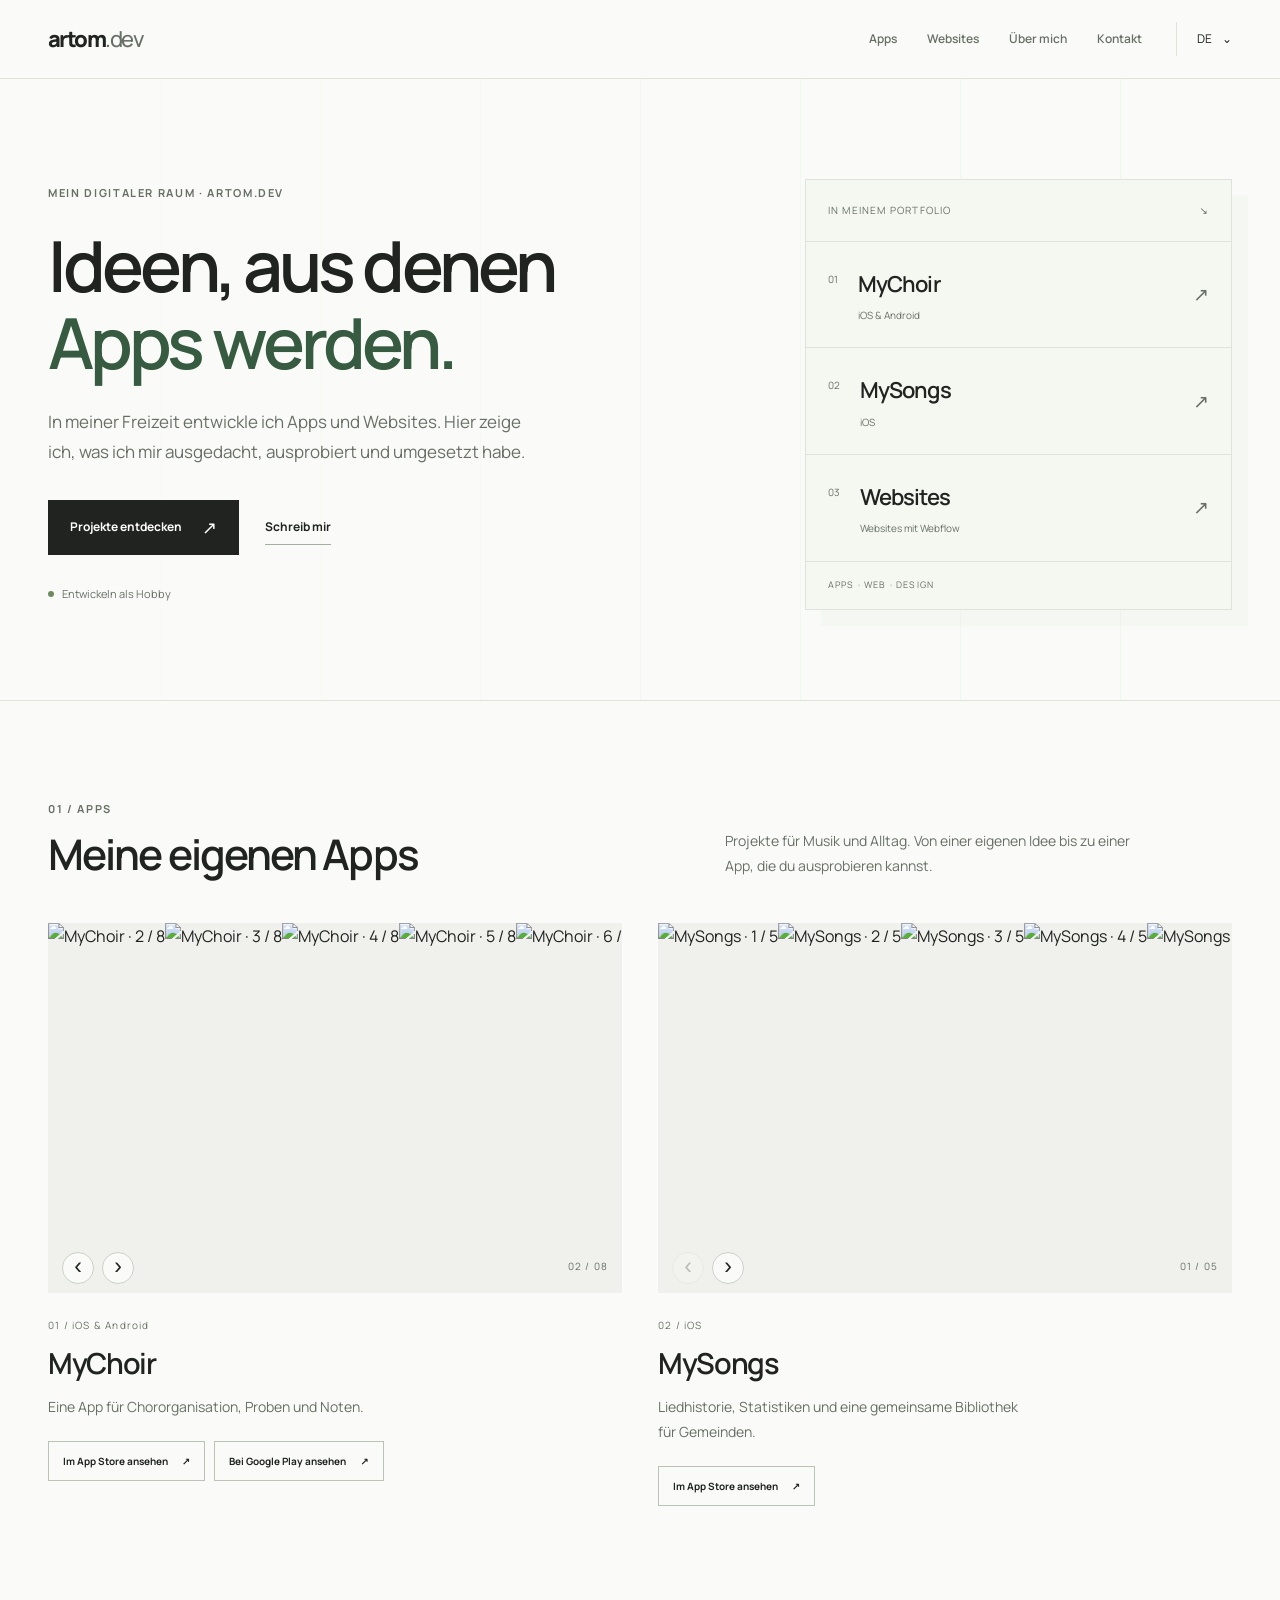
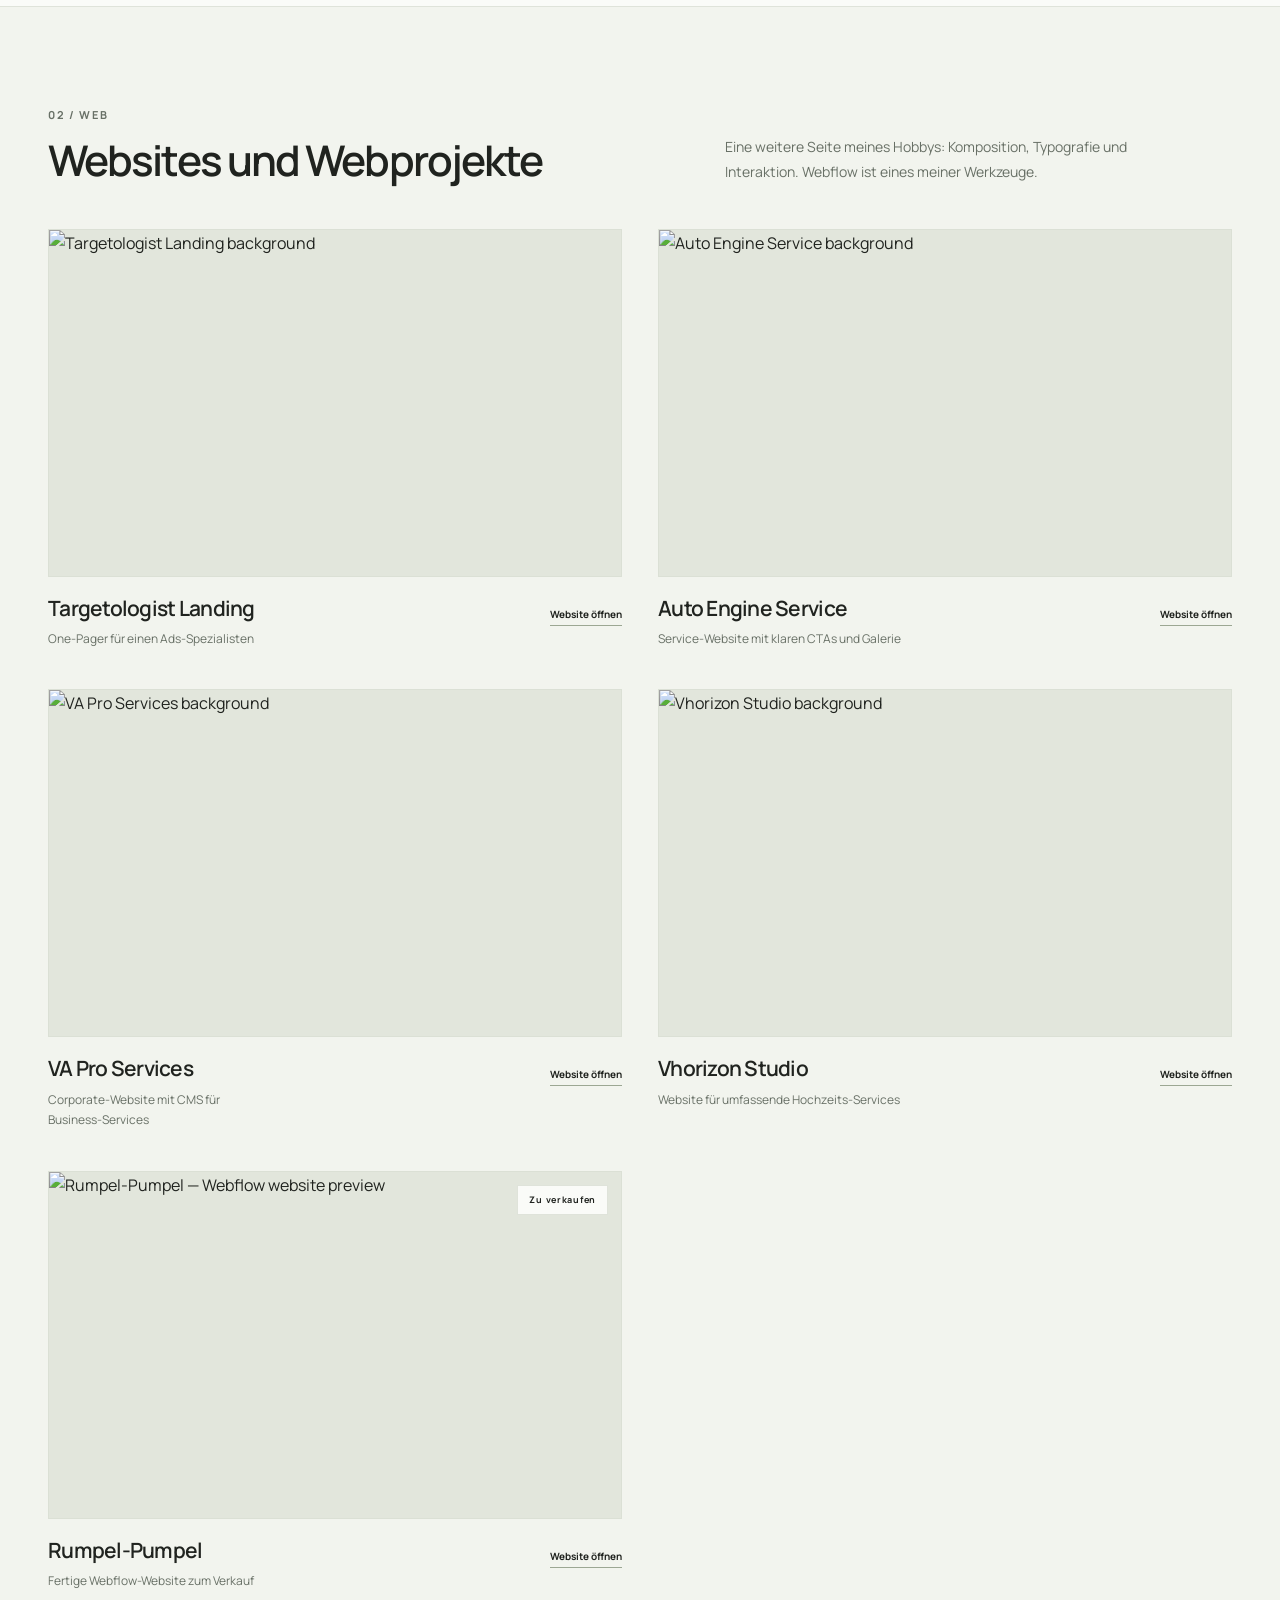
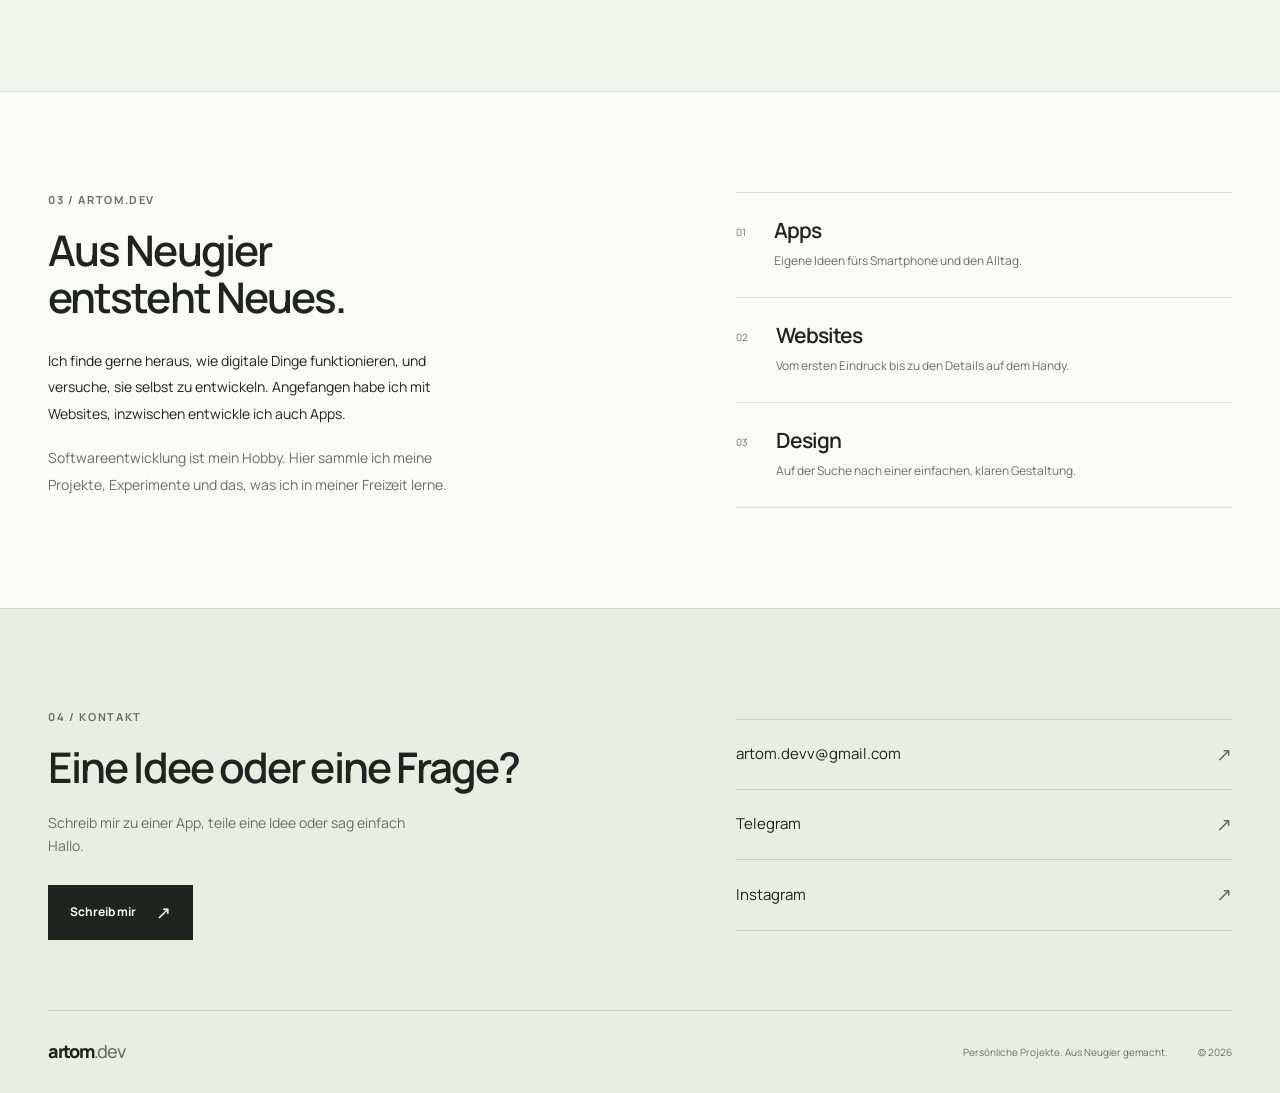
==== de.html @ 9166be3c "Refresh personal portfolio around hobby apps and web projects" ====
<!DOCTYPE html>
<html lang="de">
<head>
<meta charset="UTF-8"><meta name="viewport" content="width=device-width, initial-scale=1">
<title>artom.dev | Apps, Websites und eigene Projekte</title><meta name="description" content="Persönliche Projekte von artom.dev: MyChoir, MySongs und Websites. Softwareentwicklung als Hobby.">
<link rel="preconnect" href="https://fonts.googleapis.com"><link rel="preconnect" href="https://fonts.gstatic.com" crossorigin>
<link href="https://fonts.googleapis.com/css2?family=Manrope:wght@400;500;600;700;800&display=swap" rel="stylesheet">
<link rel="stylesheet" href="assets/css/styles.css?v=20261108-personal">
<link rel="alternate" hreflang="uk" href="./index.html"><link rel="alternate" hreflang="en" href="./en.html"><link rel="alternate" hreflang="de" href="./de.html"><link rel="alternate" hreflang="x-default" href="./en.html">
<link rel="canonical" href="https://artom-sites.github.io/artom.dev/de.html">
</head>
<body>
<a class="skip-link" href="#main">Zum Inhalt</a>
<header class="site-header"><div class="container header-inner">
<a class="brand" href="#hero" aria-label="artom.dev">artom<span>.dev</span></a>
<nav class="main-nav" aria-label="Apps / Websites"><a href="#apps">Apps</a><a href="#cases">Websites</a><a href="#about">Über mich</a><a href="#contacts">Kontakt</a></nav>
<div class="lang-switch"><button id="lang-btn" aria-label="Sprache ändern" aria-expanded="false" aria-controls="languages"><span class="lang-current">DE</span><span aria-hidden="true">⌄</span></button><ul id="languages"><li><a href="index.html" lang="uk">UK</a></li><li><a href="en.html" lang="en">EN</a></li><li><a href="de.html" lang="de">DE</a></li></ul></div>
</div></header>
<main id="main">
<section id="hero" class="hero"><div class="container hero-grid"><div class="hero-copy"><div class="eyebrow">Mein digitaler Raum · artom.dev</div><h1>Ideen, aus denen<br><span>Apps werden.</span></h1><p class="hero-body">In meiner Freizeit entwickle ich Apps und Websites. Hier zeige ich, was ich mir ausgedacht, ausprobiert und umgesetzt habe.</p><div class="hero-ctas"><a class="btn-primary" href="#apps">Projekte entdecken <span aria-hidden="true">↗</span></a><a class="text-link" href="#contacts">Schreib mir</a></div><div class="hobby-note"><span class="status-dot" aria-hidden="true"></span>Entwickeln als Hobby</div></div>
<aside class="project-index"><div class="index-heading"><span>In meinem Portfolio</span><span aria-hidden="true">↘</span></div><a href="#apps"><span class="index-no">01</span><span><strong>MyChoir</strong><small>iOS &amp; Android</small></span><span class="index-arrow" aria-hidden="true">↗</span></a><a href="#apps"><span class="index-no">02</span><span><strong>MySongs</strong><small>iOS</small></span><span class="index-arrow" aria-hidden="true">↗</span></a><a href="#cases"><span class="index-no">03</span><span><strong>Websites</strong><small>Websites mit Webflow</small></span><span class="index-arrow" aria-hidden="true">↗</span></a><div class="index-footer">Apps · Web · Design</div></aside>
</div></section>
<section id="apps" class="section apps-section"><div class="container"><div class="section-heading"><div><div class="eyebrow">01 / APPS</div><h2>Meine eigenen Apps</h2></div><p>Projekte für Musik und Alltag. Von einer eigenen Idee bis zu einer App, die du ausprobieren kannst.</p></div><div class="products-list"><article class="product-feature"><div class="product-feature-copy"><div class="product-number">01 / iOS &amp; Android</div><div class="product-heading"><img class="product-icon" data-app-icon="6759878768" alt="" width="64" height="64" loading="lazy"><h3>MyChoir</h3></div><p>Eine App für Chororganisation, Proben und Noten.</p><div class="product-store-links"><a class="btn-black product-store-link" href="https://apps.apple.com/us/app/mychoir/id6759878768" target="_blank" rel="noopener noreferrer">Im App Store ansehen <span aria-hidden="true">↗</span></a><a class="btn-black product-store-link" href="https://play.google.com/store/apps/details?id=com.mychoir.app" target="_blank" rel="noopener noreferrer">Bei Google Play ansehen <span aria-hidden="true">↗</span></a></div></div><div class="product-visual product-carousel" data-carousel="mychoir" aria-label="Screenshots MyChoir">
      <div class="product-carousel-track" tabindex="0" role="region" aria-roledescription="carousel"><img class="product-carousel-image" src="img/apps/mychoir-01.webp" alt="MyChoir · 1 / 8" loading="eager" decoding="async"><img class="product-carousel-image" src="img/apps/mychoir-02.webp" alt="MyChoir · 2 / 8" loading="eager" decoding="async"><img class="product-carousel-image" src="img/apps/mychoir-03.webp" alt="MyChoir · 3 / 8" loading="lazy" decoding="async"><img class="product-carousel-image" src="img/apps/mychoir-04.webp" alt="MyChoir · 4 / 8" loading="lazy" decoding="async"><img class="product-carousel-image" src="img/apps/mychoir-05.webp" alt="MyChoir · 5 / 8" loading="lazy" decoding="async"><img class="product-carousel-image" src="img/apps/mychoir-06.webp" alt="MyChoir · 6 / 8" loading="lazy" decoding="async"><img class="product-carousel-image" src="img/apps/mychoir-07.webp" alt="MyChoir · 7 / 8" loading="lazy" decoding="async"><img class="product-carousel-image" src="img/apps/mychoir-08.webp" alt="MyChoir · 8 / 8" loading="lazy" decoding="async"></div>
      <button class="product-carousel-arrow product-carousel-prev" type="button" aria-label="Vorheriger Screenshot" disabled>‹</button>
      <button class="product-carousel-arrow product-carousel-next" type="button" aria-label="Nächster Screenshot">›</button>
      <span class="product-carousel-progress" aria-live="polite">01 / 08</span>
    </div></article>
<article class="product-feature"><div class="product-feature-copy"><div class="product-number">02 / iOS</div><div class="product-heading"><img class="product-icon" data-app-icon="6814960554" alt="" width="64" height="64" loading="lazy"><h3>MySongs</h3></div><p>Liedhistorie, Statistiken und eine gemeinsame Bibliothek für Gemeinden.</p><a class="btn-black product-store-link" href="https://apps.apple.com/us/app/mysongs/id6814960554" target="_blank" rel="noopener noreferrer">Im App Store ansehen <span aria-hidden="true">↗</span></a></div><div class="product-visual product-carousel" data-carousel="mysongs" aria-label="Screenshots MySongs">
      <div class="product-carousel-track" tabindex="0" role="region" aria-roledescription="carousel"><img class="product-carousel-image" src="img/apps/mysongs-01.webp" alt="MySongs · 1 / 5" loading="eager" decoding="async"><img class="product-carousel-image" src="img/apps/mysongs-02.webp" alt="MySongs · 2 / 5" loading="eager" decoding="async"><img class="product-carousel-image" src="img/apps/mysongs-03.webp" alt="MySongs · 3 / 5" loading="lazy" decoding="async"><img class="product-carousel-image" src="img/apps/mysongs-04.webp" alt="MySongs · 4 / 5" loading="lazy" decoding="async"><img class="product-carousel-image" src="img/apps/mysongs-05.webp" alt="MySongs · 5 / 5" loading="lazy" decoding="async"></div>
      <button class="product-carousel-arrow product-carousel-prev" type="button" aria-label="Vorheriger Screenshot" disabled>‹</button>
      <button class="product-carousel-arrow product-carousel-next" type="button" aria-label="Nächster Screenshot">›</button>
      <span class="product-carousel-progress" aria-live="polite">01 / 05</span>
    </div></article></div></div></section>
<section id="cases" class="section">
        <div class="container">
          <div class="section-heading"><div><div class="eyebrow">02 / WEB</div><h2>Websites und Webprojekte</h2></div><p>Eine weitere Seite meines Hobbys: Komposition, Typografie und Interaktion. Webflow ist eines meiner Werkzeuge.</p></div>
          <div class="cases-grid">
            <!-- Case 1 -->
            <article class="case">
              <div class="bg"><img src="img/targetolog.png" alt="Targetologist Landing background"/></div>
              <div class="content">
                <div>
                  <h3 class="font-title type-h3">Targetologist Landing</h3>
                  <p class="type-body">One‑Pager für einen Ads‑Spezialisten</p>
                </div>
                <div class="actions">
                  <a class="btn-black" href="https://artom-targetolog-site.webflow.io/" target="_blank" rel="noopener noreferrer">Website öffnen</a>
                  <svg class="arrow-thin" viewBox="0 0 48 20" aria-hidden="true"><path d="M2 10 H42"/><path d="M42 10 L36 4 M42 10 L36 16"/></svg>
                </div>
              </div>
            </article>
            <!-- Case 2 -->
            <article class="case">
              <div class="bg"><img src="img/avto-servis.png" alt="Auto Engine Service background"/></div>
              <div class="content">
                <div>
                  <h3 class="font-title type-h3">Auto Engine Service</h3>
                  <p class="type-body">Service‑Website mit klaren CTAs und Galerie</p>
                </div>
                <div class="actions">
                  <a class="btn-black" href="https://avto-engine-servise.webflow.io/" target="_blank" rel="noopener noreferrer">Website öffnen</a>
                  <svg class="arrow-thin" viewBox="0 0 48 20" aria-hidden="true"><path d="M2 10 H42"/><path d="M42 10 L36 4 M42 10 L36 16"/></svg>
                </div>
              </div>
            </article>
            <!-- Case 3 -->
            <article class="case">
              <div class="bg"><img src="img/va-pro-services.png" alt="VA Pro Services background"/></div>
              <div class="content">
                <div>
                  <h3 class="font-title type-h3">VA Pro Services</h3>
                  <p class="type-body">Corporate‑Website mit CMS für Business‑Services</p>
                </div>
                <div class="actions">
                  <a class="btn-black" href="https://www.va-proservices.com/" target="_blank" rel="noopener noreferrer">Website öffnen</a>
                  <svg class="arrow-thin" viewBox="0 0 48 20" aria-hidden="true"><path d="M2 10 H42"/><path d="M42 10 L36 4 M42 10 L36 16"/></svg>
                </div>
              </div>
            </article>
            <!-- Case 4 -->
            <article class="case">
              <div class="bg"><img src="img/wedding.png" alt="Vhorizon Studio background"/></div>
              <div class="content">
                <div>
                  <h3 class="font-title type-h3">Vhorizon Studio</h3>
                  <p class="type-body">Website für umfassende Hochzeits‑Services</p>
                </div>
                <div class="actions">
                  <a class="btn-black" href="http://vhorizonstudio.com" target="_blank" rel="noopener noreferrer">Website öffnen</a>
                  <svg class="arrow-thin" viewBox="0 0 48 20" aria-hidden="true"><path d="M2 10 H42"/><path d="M42 10 L36 4 M42 10 L36 16"/></svg>
                </div>
              </div>
            </article>
            <!-- Rumpel-Pumpel: Webflow project available for purchase -->
            <article class="case case--for-sale">
              <div class="bg"><img src="img/rumpel-pumpel.webp" alt="Rumpel-Pumpel — Webflow website preview" loading="lazy" decoding="async"/></div>
              <span class="case-sale-badge">Zu verkaufen</span>
              <div class="content">
                <div>
                  <h3 class="font-title type-h3">Rumpel-Pumpel</h3>
                  <p class="type-body">Fertige Webflow-Website zum Verkauf</p>
                </div>
                <div class="actions">
                  <a class="btn-black" href="https://rumpelpumpel.webflow.io/" target="_blank" rel="noopener noreferrer">Website öffnen</a>
                  <svg class="arrow-thin" viewBox="0 0 48 20" aria-hidden="true"><path d="M2 10 H42"/><path d="M42 10 L36 4 M42 10 L36 16"/></svg>
                </div>
              </div>
            </article>
          </div>
        </div>
      </section>
<section id="about" class="section about-section"><div class="container about-grid"><div><div class="eyebrow">03 / ARTOM.DEV</div><h2>Aus Neugier entsteht Neues.</h2><p class="about-intro">Ich finde gerne heraus, wie digitale Dinge funktionieren, und versuche, sie selbst zu entwickeln. Angefangen habe ich mit Websites, inzwischen entwickle ich auch Apps.</p><p>Softwareentwicklung ist mein Hobby. Hier sammle ich meine Projekte, Experimente und das, was ich in meiner Freizeit lerne.</p></div><div class="interests"><div class="interest"><span class="interest-number">01</span><div><h3>Apps</h3><p>Eigene Ideen fürs Smartphone und den Alltag.</p></div></div><div class="interest"><span class="interest-number">02</span><div><h3>Websites</h3><p>Vom ersten Eindruck bis zu den Details auf dem Handy.</p></div></div><div class="interest"><span class="interest-number">03</span><div><h3>Design</h3><p>Auf der Suche nach einer einfachen, klaren Gestaltung.</p></div></div></div></div></section>
<section id="contacts" class="section"><div class="container"><div class="contact-grid"><div><div class="eyebrow">04 / KONTAKT</div><h2>Eine Idee oder eine Frage?</h2><p>Schreib mir zu einer App, teile eine Idee oder sag einfach Hallo.</p><a class="btn-primary" href="https://t.me/artom_dev" target="_blank" rel="noopener noreferrer">Schreib mir <span aria-hidden="true">↗</span></a></div><div class="contacts-links"><a href="mailto:artom.devv@gmail.com" class="contact-a">artom.devv@gmail.com <span aria-hidden="true">↗</span></a><a href="https://t.me/artom_dev" target="_blank" rel="noopener noreferrer" class="contact-a">Telegram <span aria-hidden="true">↗</span></a><a href="https://instagram.com/artom.dev" target="_blank" rel="noopener noreferrer" class="contact-a">Instagram <span aria-hidden="true">↗</span></a></div></div><footer class="site-footer"><a class="brand" href="#hero">artom<span>.dev</span></a><span>Persönliche Projekte. Aus Neugier gemacht.</span><span>© 2026</span></footer></div></section>
</main>

<script>(function(){const ids=['6759878768','6814960554'];Promise.all(ids.map(async id=>{try{const r=await fetch('https://itunes.apple.com/lookup?id='+id+'&country=us');if(!r.ok)return;const data=await r.json();const app=data.results&&data.results[0];if(!app)return;const icon=document.querySelector('[data-app-icon="'+id+'"]');const shot=document.querySelector('[data-app-shot="'+id+'"]');if(icon&&app.artworkUrl512)icon.src=app.artworkUrl512;if(shot){const url=(app.screenshotUrls&&app.screenshotUrls[0])||(app.ipadScreenshotUrls&&app.ipadScreenshotUrls[0]);if(url){shot.src=url;shot.onload=()=>shot.closest('.product-visual').classList.add('has-image')}}}catch(e){}}))})();</script>

<script>
(function () {
  document.querySelectorAll('.product-carousel').forEach(function(carousel) {
    const track=carousel.querySelector('.product-carousel-track');
    const slides=Array.from(track.querySelectorAll('.product-carousel-image'));
    const prev=carousel.querySelector('.product-carousel-prev');
    const next=carousel.querySelector('.product-carousel-next');
    const progress=carousel.querySelector('.product-carousel-progress');
    let destination=track.scrollLeft;
    let frame=0;
    function limit(){return Math.max(0,track.scrollWidth-track.clientWidth);}
    function positions(){return slides.map(function(slide){return slide.offsetLeft-slides[0].offsetLeft;});}
    function update(){
      const left=track.scrollLeft;
      const at=positions().reduce(function(best,pos,index){
        return Math.abs(pos-left)<Math.abs(positions()[best]-left)?index:best;
      },0);
      prev.disabled=left<=1;
      next.disabled=left>=limit()-1;
      progress.textContent=String(at+1).padStart(2,'0')+' / '+String(slides.length).padStart(2,'0');
    }
    function move(left){
      destination=Math.max(0,Math.min(limit(),left));
      track.scrollTo({left:destination,behavior:window.matchMedia('(prefers-reduced-motion: reduce)').matches?'instant':'smooth'});
    }
    function go(delta){
      const stops=positions();
      const nextStop=delta>0?stops.find(function(pos){return pos>destination+1;}):stops.slice().reverse().find(function(pos){return pos<destination-1;});
      move(nextStop===undefined?(delta>0?limit():0):nextStop);
    }
    prev.addEventListener('click',function(){go(-1);});
    next.addEventListener('click',function(){go(1);});
    track.addEventListener('scroll',function(){
      cancelAnimationFrame(frame);
      frame=requestAnimationFrame(update);
    },{passive:true});
    track.addEventListener('scrollend',function(){destination=track.scrollLeft;update();});
    ['pointerdown','wheel','touchstart'].forEach(function(event){
      track.addEventListener(event,function(){destination=track.scrollLeft;},{passive:true});
    });
    track.addEventListener('keydown',function(e){
      if(e.key==='ArrowRight'||e.key==='ArrowLeft'){
        e.preventDefault();destination=track.scrollLeft;go(e.key==='ArrowRight'?1:-1);
      }
      if(e.key==='Home'||e.key==='End'){e.preventDefault();move(e.key==='Home'?0:limit());}
    });
    function refresh(){destination=track.scrollLeft;update();}
    slides.forEach(function(slide){slide.addEventListener('load',refresh);});
    window.addEventListener('resize',refresh);
    update();
  });
})();
</script>
      
<script>
(function(){
const btn=document.getElementById('lang-btn'),wrapper=btn.parentElement;
function closeLanguages(){wrapper.classList.remove('open');btn.setAttribute('aria-expanded','false');}
btn.addEventListener('click',function(){const open=wrapper.classList.toggle('open');btn.setAttribute('aria-expanded',String(open));});
document.addEventListener('click',function(event){if(!wrapper.contains(event.target))closeLanguages();});
document.addEventListener('keydown',function(event){if(event.key==='Escape')closeLanguages();});
})();
</script>

</body></html>
---- assets/css/styles.css ----
/* Personal project portfolio. One type family, a quiet grid and room for the work. */
:root{--ink:#20231f;--muted:#687066;--paper:#fafbf8;--line:#dfe3da;--soft:#f0f3ec;--accent:#365b40;--max:1240px}
*{box-sizing:border-box}
html{scroll-behavior:smooth;scroll-padding-top:96px}
body{margin:0;background:var(--paper);color:var(--ink);font-family:'Manrope',system-ui,sans-serif;font-size:16px;line-height:1.65;-webkit-font-smoothing:antialiased}
button,input,textarea{font:inherit}
button,a{-webkit-tap-highlight-color:transparent}
a{color:inherit;text-decoration:none}
button{cursor:pointer}
img{display:block;max-width:100%}
h1,h2,h3,p{margin:0}
h1,h2,h3{line-height:1.12;letter-spacing:-.045em;font-weight:600}
p{color:var(--muted)}
.container{width:min(var(--max),calc(100% - 96px));margin-inline:auto}
.section{padding:100px 0}
.eyebrow{font-size:11px;letter-spacing:.15em;text-transform:uppercase;font-weight:700;color:var(--muted);line-height:1.5}
h2{font-size:clamp(30px,3.3vw,44px);text-wrap:balance}
a:focus-visible,button:focus-visible{outline:2px solid var(--accent);outline-offset:5px}
.skip-link{position:fixed;top:10px;left:10px;padding:10px 20px;background:var(--ink);color:white;z-index:1000;transform:translateY(-150%)}
.skip-link:focus{transform:translateY(0)}
.site-header{position:sticky;top:0;z-index:30;background:rgba(250,251,248,.96);backdrop-filter:blur(16px);border-bottom:1px solid var(--line)}
.header-inner{display:flex;align-items:center;gap:34px;min-height:78px}
.brand{font-size:22px;font-weight:800;letter-spacing:-.07em;white-space:nowrap}
.brand span{font-weight:500;color:var(--muted)}
.main-nav{display:flex;gap:30px;margin-left:auto;align-items:center}
.main-nav a{font-size:12px;font-weight:600;color:var(--muted);padding:8px 0;transition:color .2s}
.main-nav a:hover{color:var(--ink)}
.lang-switch{position:relative;border-left:1px solid var(--line);padding-left:20px}
.lang-switch button{display:flex;gap:10px;align-items:center;border:0;background:none;padding:7px 0;color:var(--ink);font-size:12px}
.lang-switch ul{display:none;list-style:none;margin:12px 0 0;padding:6px;position:absolute;right:-10px;top:100%;background:var(--paper);border:1px solid var(--line);min-width:76px;box-shadow:0 12px 25px #20231f0d}
.lang-switch.open ul{display:block}
.lang-switch ul a{display:block;padding:8px 12px;font-size:12px}
.lang-switch ul a:hover{background:var(--soft)}
.hero{position:relative;padding:100px 0 90px;border-bottom:1px solid var(--line);overflow:hidden}
.hero:before{content:'';position:absolute;inset:0;z-index:-1;background-image:linear-gradient(to right,#dfe3da55 1px,transparent 1px);background-size:calc(100% / 8) 100%;mask-image:linear-gradient(to right,transparent,#000)}
.hero-grid{display:grid;grid-template-columns:minmax(0,1.55fr) minmax(280px,1fr);gap:8%;align-items:center}
.hero h1{font-size:clamp(42px,5.5vw,76px);line-height:1.1;margin:25px 0;letter-spacing:-.055em}
.hero h1 span{color:var(--accent)}
.hero-body{max-width:48ch;font-size:17px;line-height:1.8}
.hero-ctas{display:flex;align-items:center;gap:26px;flex-wrap:wrap;margin-top:32px}
.btn-primary,.btn-secondary,.btn-black{display:inline-flex;align-items:center;justify-content:center;gap:20px;font-size:12px;font-weight:700;line-height:1.4;border:1px solid var(--ink);padding:14px 21px;transition:background .2s,color .2s;min-height:46px}
.btn-primary{background:var(--ink);color:#fff}
.btn-primary:hover{background:var(--accent);border-color:var(--accent)}
.btn-primary span{font-size:18px;font-weight:400}
.text-link{font-size:12px;font-weight:700;border-bottom:1px solid #a5afa1;padding:7px 0}
.hobby-note{display:flex;align-items:center;gap:8px;margin-top:30px;font-size:11px;color:var(--muted)}
.status-dot{width:6px;height:6px;background:#6d8a60;border-radius:50%}
.project-index{border:1px solid var(--line);background:#f5f7f1;box-shadow:16px 16px 0 #e8ede355}
.index-heading{padding:22px;display:flex;justify-content:space-between;gap:14px;font-size:10px;text-transform:uppercase;letter-spacing:.12em;color:var(--muted)}
.project-index>a{display:flex;gap:20px;align-items:center;border-top:1px solid var(--line);padding:24px 22px;transition:background .2s}
.project-index>a:hover{background:#e9eee2}
.index-no{font-size:10px;color:var(--muted);align-self:flex-start;padding-top:5px}
.project-index strong{display:block;font-size:22px;font-weight:600;letter-spacing:-.04em}
.project-index small{display:block;font-size:10px;color:var(--muted);margin-top:5px}
.index-arrow{margin-left:auto;color:var(--muted);font-size:19px}
.index-footer{border-top:1px solid var(--line);padding:16px 22px;font-size:9px;text-transform:uppercase;letter-spacing:.13em;color:var(--muted)}
.section-heading{display:grid;grid-template-columns:1.1fr 1fr;gap:10%;align-items:end;margin-bottom:44px}
.section-heading h2{margin-top:14px}
.section-heading>p{font-size:14px;max-width:46ch;line-height:1.8}
#apps{border-bottom:1px solid var(--line)}
.products-list{display:grid;grid-template-columns:repeat(2,minmax(0,1fr));gap:36px}
.product-feature{display:flex;flex-direction:column;min-width:0}
.product-feature-copy{order:2;padding-top:24px}
.product-number{font-size:10px;color:var(--muted);letter-spacing:.12em;margin-bottom:14px}
.product-heading{display:flex;align-items:center;gap:12px;margin-bottom:14px}
.product-heading h3{font-size:29px;letter-spacing:-.045em}
.product-icon{width:44px;height:44px;border-radius:10px;background:var(--soft);object-fit:cover}
.product-icon:not([src]){display:none}
.product-feature-copy>p{font-size:14px;max-width:42ch;line-height:1.8;margin-bottom:22px}
.product-store-links{display:flex;flex-wrap:wrap;gap:9px}
.btn-black{background:transparent;color:var(--ink);border-color:#bbc3b5;font-size:10px;padding:11px 14px;gap:14px;min-height:40px}
.btn-black:hover{background:var(--ink);color:white;border-color:var(--ink)}
.product-visual.product-carousel{order:1;position:relative;display:block;height:370px;overflow:hidden;background:#f0f0ed;width:100%}
.product-carousel-track{display:flex;align-items:stretch;gap:0;width:100%;height:100%;padding:0 0 50px;overflow-x:auto;overflow-y:hidden;scroll-snap-type:x proximity;scroll-behavior:smooth;scroll-padding-inline:0;scrollbar-width:none;overscroll-behavior-x:contain}
.product-carousel-track::-webkit-scrollbar{display:none}
.product-carousel-image{display:block;flex:0 0 auto;width:auto;height:100%;max-width:none;padding:0;object-fit:contain;border-radius:0;scroll-snap-align:start}
.product-carousel-track:focus-visible{outline:2px solid var(--accent);outline-offset:-2px}
.product-carousel-arrow{position:absolute;bottom:9px;display:flex;align-items:center;justify-content:center;width:32px;height:32px;border:1px solid #ccd2c6;background:var(--paper);color:var(--ink);border-radius:50%;font:23px/1 Arial,sans-serif;padding:0 0 2px;z-index:2}
.product-carousel-prev{left:14px}.product-carousel-next{left:54px}
.product-carousel-arrow:disabled{opacity:.25;cursor:default}
.product-carousel-progress{position:absolute;bottom:18px;right:14px;color:var(--muted);font-size:10px;letter-spacing:.12em;pointer-events:none}
#cases{background:#f2f4ee;border-bottom:1px solid var(--line)}
.cases-grid{display:grid;grid-template-columns:repeat(2,minmax(0,1fr));gap:40px 36px}
.case{position:relative;min-width:0}
.case .bg{aspect-ratio:1.65;overflow:hidden;background:#e2e6dc;border:1px solid #dbe0d5}
.case .bg img{width:100%;height:100%;object-fit:cover;object-position:top;transition:transform .5s}
.case:hover .bg img{transform:scale(1.025)}
.case .content{display:flex;justify-content:space-between;align-items:flex-start;gap:16px;padding-top:20px}
.case h3{font-size:21px;letter-spacing:-.035em}
.case p{font-size:12px;margin-top:9px;line-height:1.7;max-width:37ch}
.case .actions{flex-shrink:0;padding-top:2px}
.case .actions .btn-black{border:0;padding:4px 0;font-size:10px;border-bottom:1px solid #9ca793;min-height:0}
.case .actions .btn-black:hover{background:transparent;color:var(--accent)}
.case .actions svg{display:none}
.case-sale-badge{position:absolute;top:14px;right:14px;padding:7px 11px;background:var(--paper);color:var(--ink);font-size:9px;font-weight:700;letter-spacing:.08em;border:1px solid var(--line)}
.about-grid{display:grid;grid-template-columns:1.1fr 1fr;gap:12%}
.about-grid h2{margin:18px 0 26px;max-width:16ch}
.about-grid p{font-size:14px;line-height:1.9;max-width:49ch}
.about-grid .about-intro{color:var(--ink);margin-bottom:18px}
.interests{border-top:1px solid var(--line);align-self:center}
.interest{display:flex;gap:28px;padding:26px 0;border-bottom:1px solid var(--line)}
.interest-number{font-size:10px;color:var(--muted);padding-top:5px}
.interest h3{font-size:21px;margin-bottom:8px}
.interest p{font-size:12px;line-height:1.7}
#contacts{background:#e9eee3;padding-bottom:0;border-top:1px solid #d6dfcf}
.contact-grid{display:grid;grid-template-columns:1.1fr 1fr;gap:12%;padding-bottom:70px}
.contact-grid h2{margin:18px 0 20px}
.contact-grid p{font-size:14px;max-width:42ch;margin-bottom:28px}
.contacts-links{display:flex;flex-direction:column;align-self:center;border-top:1px solid #cbd5c2}
.contact-a{display:flex;align-items:center;justify-content:space-between;gap:14px;padding:19px 0;border-bottom:1px solid #cbd5c2;font-size:15px;overflow-wrap:anywhere}
.contact-a span{color:var(--muted);font-size:19px;flex-shrink:0}
.contact-a:hover{color:var(--accent)}
.site-footer{display:flex;align-items:center;gap:30px;border-top:1px solid #cbd5c2;padding:26px 0;font-size:10px;color:var(--muted)}
.site-footer>.brand{color:var(--ink);font-size:18px;margin-right:auto}
@media(min-width:1450px){.hero{padding-top:120px;padding-bottom:110px}}
@media(max-width:1000px){.container{width:calc(100% - 64px)}.hero-grid{gap:6%;grid-template-columns:1.35fr 1fr}.hero{padding:80px 0}.hero h1{font-size:50px}.main-nav{gap:20px}.header-inner{gap:22px}.section{padding:76px 0}.case .content{display:block}.case .actions{margin-top:14px}.section-heading{gap:6%}.about-grid,.contact-grid{gap:7%}.product-visual.product-carousel{height:340px}.site-footer{gap:18px}}
@media(max-width:760px){.container{width:calc(100% - 40px)}.header-inner{min-height:70px;gap:16px;flex-wrap:wrap;padding-top:14px;padding-bottom:12px}.brand{font-size:21px}.lang-switch{margin-left:auto;border-left:0;padding:0}.main-nav{order:3;flex-basis:100%;margin:0;justify-content:space-between;gap:12px}.main-nav a{padding:0;font-size:11px}.lang-switch ul{margin-top:6px}.hero{padding:54px 0}.hero-grid{grid-template-columns:1fr;gap:42px}.hero h1{font-size:clamp(37px,8.7vw,56px);margin:20px 0 24px}.hero-body{font-size:15px;max-width:42ch}.hero-ctas{gap:22px;margin-top:26px}.hobby-note{margin-top:22px}.project-index{box-shadow:8px 8px 0 #e8ede355}.index-heading{padding:16px 18px}.project-index>a{padding:16px 18px;gap:18px}.project-index strong{font-size:20px}.project-index small{margin-top:2px}.index-footer{padding:12px 18px}.section{padding:56px 0}.section-heading{grid-template-columns:1fr;gap:20px;margin-bottom:30px}.section-heading h2{margin-top:12px}.section-heading>p{font-size:13px}.products-list,.cases-grid{grid-template-columns:1fr;gap:42px}.product-visual.product-carousel{height:330px}.product-feature-copy{padding-top:20px}.product-heading h3{font-size:27px}.product-feature-copy>p{font-size:13px;max-width:45ch;margin-bottom:18px}.product-store-link{font-size:9px;gap:9px;padding:10px 12px}.case .content{display:flex;gap:12px;padding-top:17px}.case h3{font-size:19px}.case p{font-size:12px}.case .actions{margin-top:0}.case .actions .btn-black{font-size:9px}.about-grid,.contact-grid{grid-template-columns:1fr;gap:34px}.about-grid h2{max-width:19ch}.about-grid p{font-size:13px}.interest{padding:20px 0}.contact-grid{padding-bottom:44px}.contact-grid p{font-size:13px}.contact-a{font-size:14px}.site-footer{flex-wrap:wrap;gap:10px;align-items:center;padding:22px 0}.site-footer>.brand{flex-basis:70%;margin:0}.site-footer>span:nth-child(2){order:3;flex-basis:100%}.site-footer>span:last-child{margin-left:auto}}
@media(max-width:360px){.container{width:calc(100% - 32px)}.hero h1{font-size:35px}.hero-ctas{gap:16px}.btn-primary{padding:13px 16px}.case .content{display:block}.case .actions{margin-top:12px}.main-nav{gap:8px}.main-nav a{font-size:10px}}
@media(prefers-reduced-motion:reduce){html,.product-carousel-track{scroll-behavior:auto}*,*::before,*::after{transition:none!important;animation:none!important}}
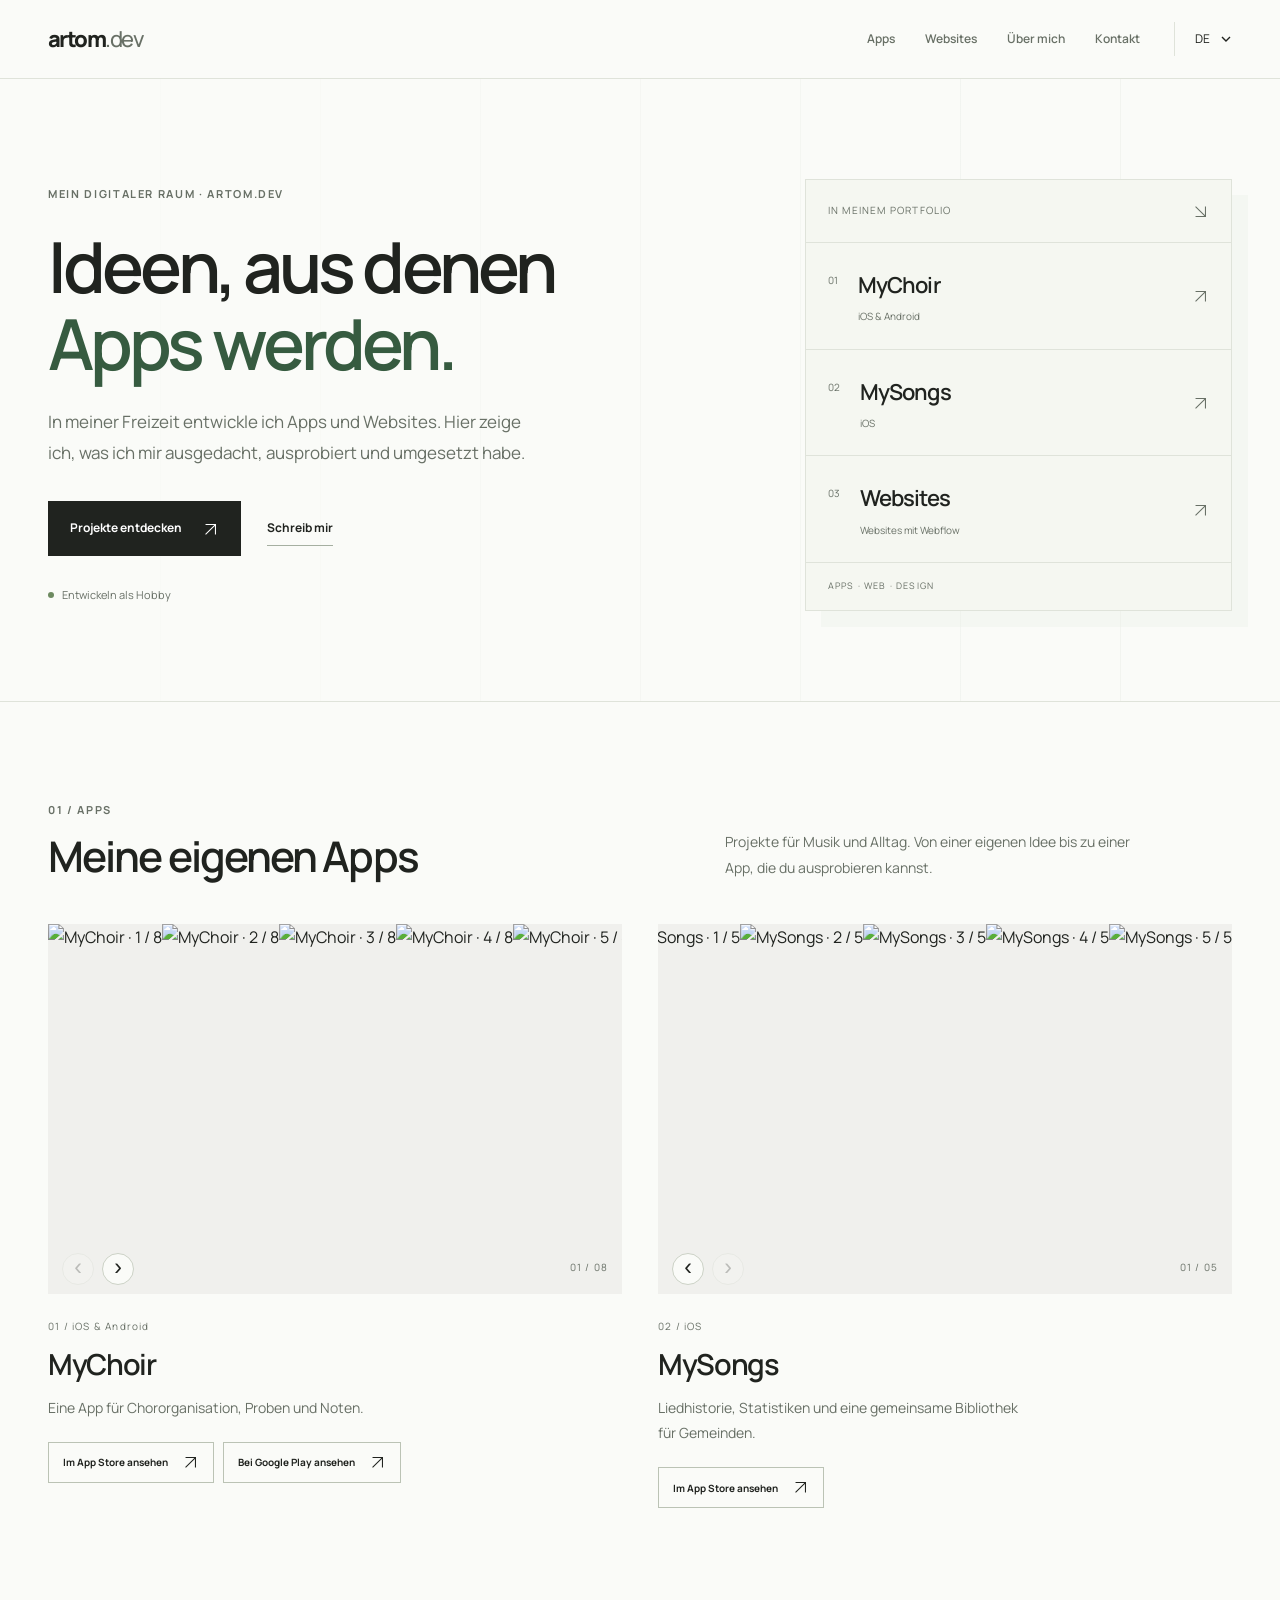
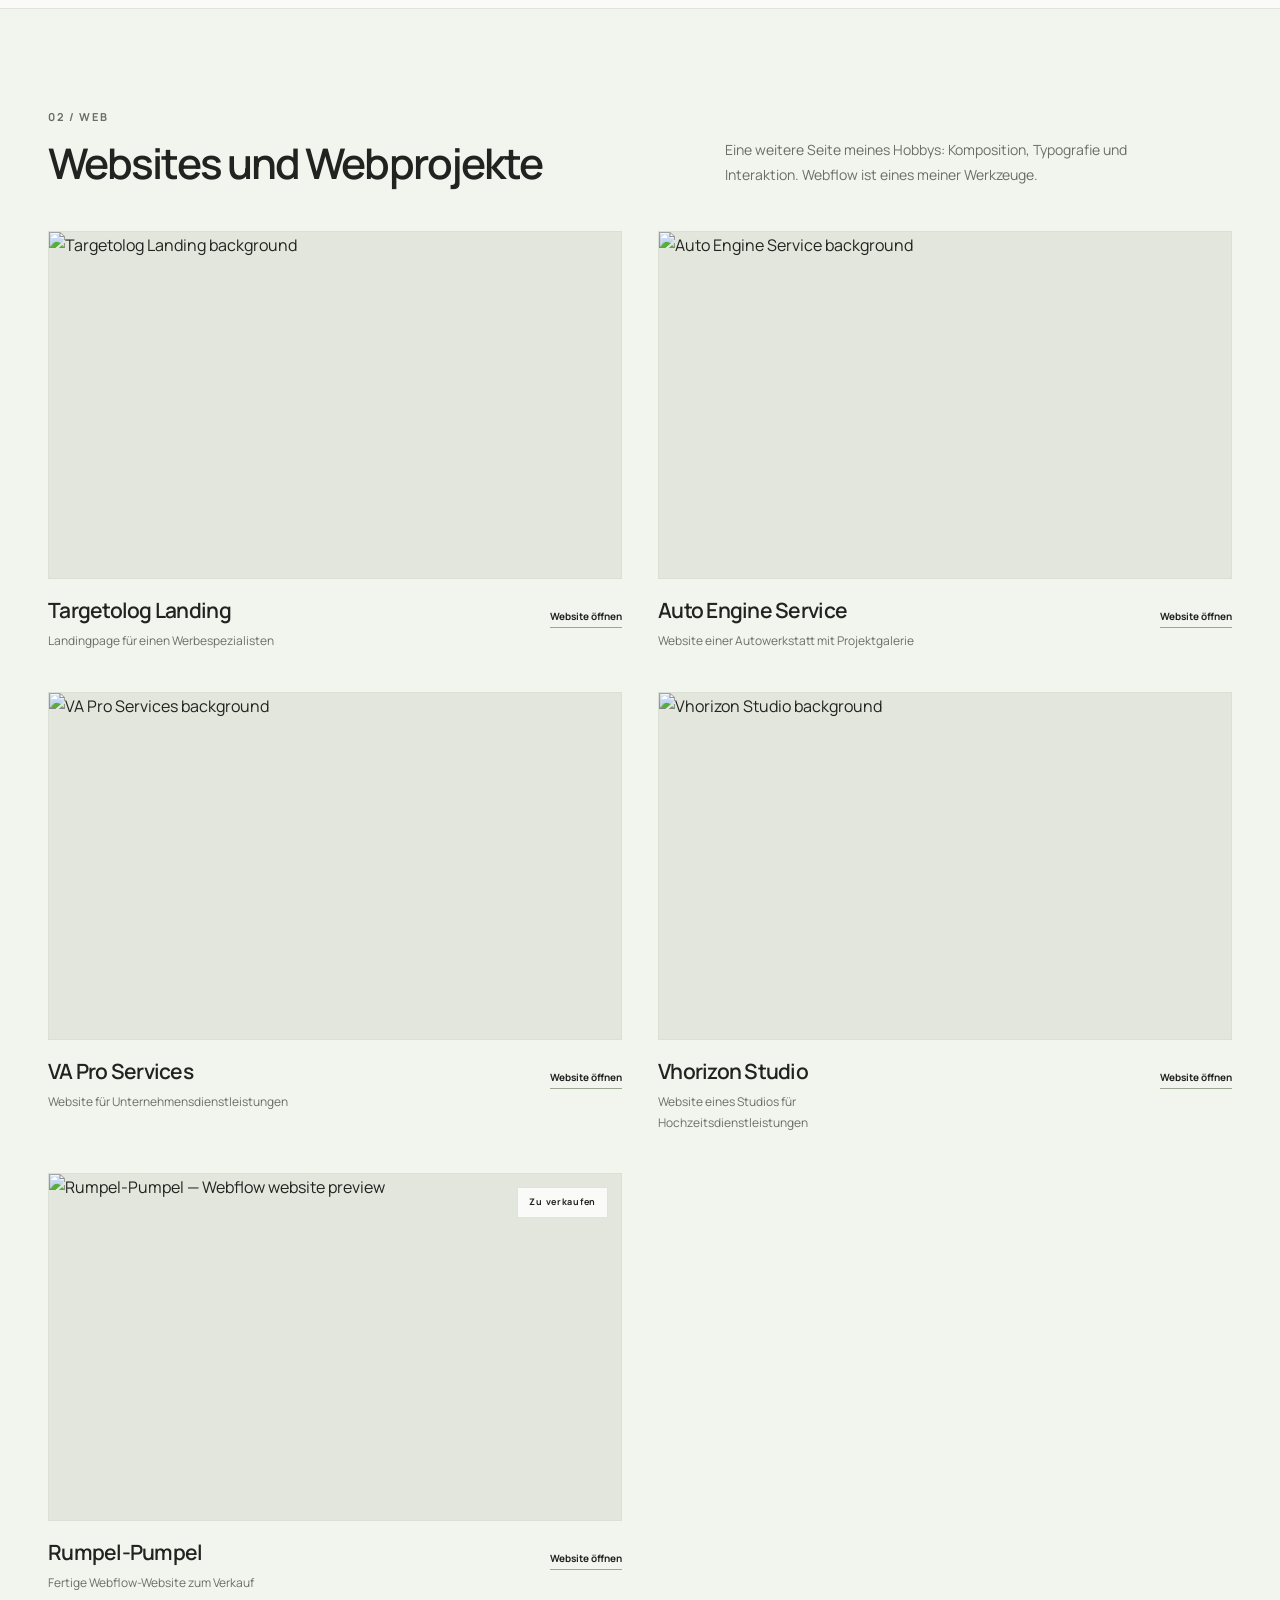
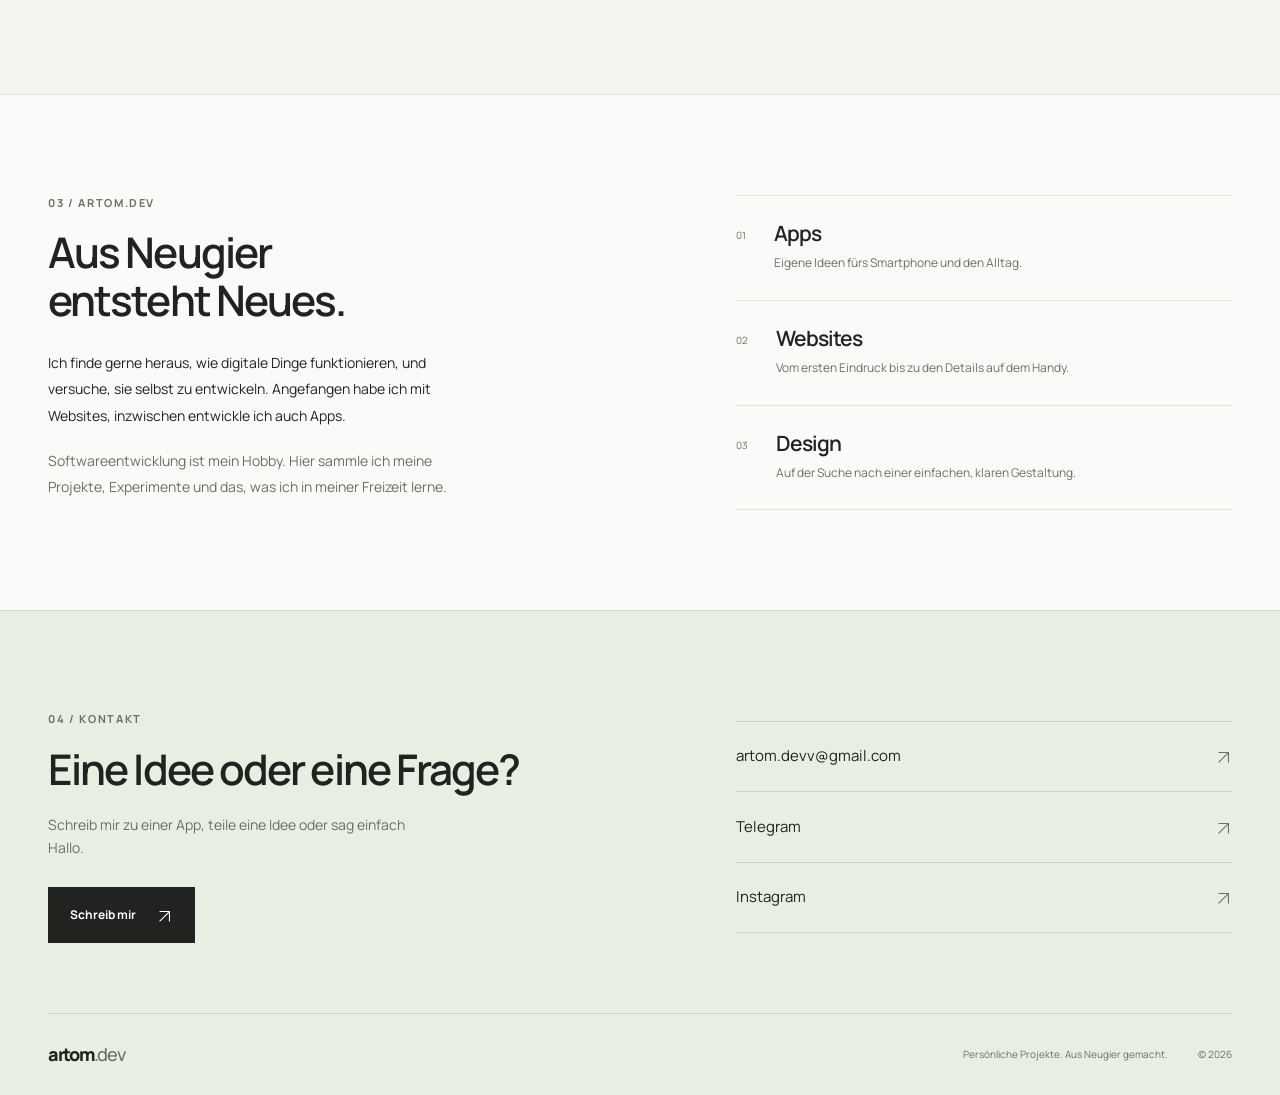
==== commit 5f36a95a: "Polish portfolio icons, accessible galleries and legacy contact pages" ====
--- a/de.html
+++ b/de.html
@@ -5,7 +5,7 @@
 <title>artom.dev | Apps, Websites und eigene Projekte</title><meta name="description" content="Persönliche Projekte von artom.dev: MyChoir, MySongs und Websites. Softwareentwicklung als Hobby.">
 <link rel="preconnect" href="https://fonts.googleapis.com"><link rel="preconnect" href="https://fonts.gstatic.com" crossorigin>
 <link href="https://fonts.googleapis.com/css2?family=Manrope:wght@400;500;600;700;800&display=swap" rel="stylesheet">
-<link rel="stylesheet" href="assets/css/styles.css?v=20261108-personal">
+<link rel="stylesheet" href="assets/css/styles.css?v=20261108-personal-v2">
 <link rel="alternate" hreflang="uk" href="./index.html"><link rel="alternate" hreflang="en" href="./en.html"><link rel="alternate" hreflang="de" href="./de.html"><link rel="alternate" hreflang="x-default" href="./en.html">
 <link rel="canonical" href="https://artom-sites.github.io/artom.dev/de.html">
 </head>
@@ -14,20 +14,20 @@
 <header class="site-header"><div class="container header-inner">
 <a class="brand" href="#hero" aria-label="artom.dev">artom<span>.dev</span></a>
 <nav class="main-nav" aria-label="Apps / Websites"><a href="#apps">Apps</a><a href="#cases">Websites</a><a href="#about">Über mich</a><a href="#contacts">Kontakt</a></nav>
-<div class="lang-switch"><button id="lang-btn" aria-label="Sprache ändern" aria-expanded="false" aria-controls="languages"><span class="lang-current">DE</span><span aria-hidden="true">⌄</span></button><ul id="languages"><li><a href="index.html" lang="uk">UK</a></li><li><a href="en.html" lang="en">EN</a></li><li><a href="de.html" lang="de">DE</a></li></ul></div>
+<div class="lang-switch"><button id="lang-btn" aria-label="Sprache ändern" aria-expanded="false" aria-controls="languages"><span class="lang-current">DE</span><span aria-hidden="true"><svg class="icon-chevron" viewBox="0 0 12 8" fill="none" stroke="currentColor" stroke-width="1.4" aria-hidden="true"><path d="m2 2 4 4 4-4"/></svg></span></button><ul id="languages"><li><a href="index.html" lang="uk">UK</a></li><li><a href="en.html" lang="en">EN</a></li><li><a href="de.html" lang="de">DE</a></li></ul></div>
 </div></header>
 <main id="main">
-<section id="hero" class="hero"><div class="container hero-grid"><div class="hero-copy"><div class="eyebrow">Mein digitaler Raum · artom.dev</div><h1>Ideen, aus denen<br><span>Apps werden.</span></h1><p class="hero-body">In meiner Freizeit entwickle ich Apps und Websites. Hier zeige ich, was ich mir ausgedacht, ausprobiert und umgesetzt habe.</p><div class="hero-ctas"><a class="btn-primary" href="#apps">Projekte entdecken <span aria-hidden="true">↗</span></a><a class="text-link" href="#contacts">Schreib mir</a></div><div class="hobby-note"><span class="status-dot" aria-hidden="true"></span>Entwickeln als Hobby</div></div>
-<aside class="project-index"><div class="index-heading"><span>In meinem Portfolio</span><span aria-hidden="true">↘</span></div><a href="#apps"><span class="index-no">01</span><span><strong>MyChoir</strong><small>iOS &amp; Android</small></span><span class="index-arrow" aria-hidden="true">↗</span></a><a href="#apps"><span class="index-no">02</span><span><strong>MySongs</strong><small>iOS</small></span><span class="index-arrow" aria-hidden="true">↗</span></a><a href="#cases"><span class="index-no">03</span><span><strong>Websites</strong><small>Websites mit Webflow</small></span><span class="index-arrow" aria-hidden="true">↗</span></a><div class="index-footer">Apps · Web · Design</div></aside>
+<section id="hero" class="hero"><div class="container hero-grid"><div class="hero-copy"><div class="eyebrow">Mein digitaler Raum · artom.dev</div><h1>Ideen, aus denen<br><span>Apps werden.</span></h1><p class="hero-body">In meiner Freizeit entwickle ich Apps und Websites. Hier zeige ich, was ich mir ausgedacht, ausprobiert und umgesetzt habe.</p><div class="hero-ctas"><a class="btn-primary" href="#apps">Projekte entdecken <span aria-hidden="true"><svg class="icon-arrow" viewBox="0 0 24 24" fill="none" stroke="currentColor" stroke-width="1.5" aria-hidden="true"><path d="M5 19 19 5M5 5h14v14"/></svg></span></a><a class="text-link" href="#contacts">Schreib mir</a></div><div class="hobby-note"><span class="status-dot" aria-hidden="true"></span>Entwickeln als Hobby</div></div>
+<aside class="project-index"><div class="index-heading"><span>In meinem Portfolio</span><span aria-hidden="true"><svg class="icon-arrow icon-arrow-down" viewBox="0 0 24 24" fill="none" stroke="currentColor" stroke-width="1.5" aria-hidden="true"><path d="M5 19 19 5M5 5h14v14"/></svg></span></div><a href="#mychoir"><span class="index-no">01</span><span><strong>MyChoir</strong><small>iOS &amp; Android</small></span><span class="index-arrow" aria-hidden="true"><svg class="icon-arrow" viewBox="0 0 24 24" fill="none" stroke="currentColor" stroke-width="1.5" aria-hidden="true"><path d="M5 19 19 5M5 5h14v14"/></svg></span></a><a href="#mysongs"><span class="index-no">02</span><span><strong>MySongs</strong><small>iOS</small></span><span class="index-arrow" aria-hidden="true"><svg class="icon-arrow" viewBox="0 0 24 24" fill="none" stroke="currentColor" stroke-width="1.5" aria-hidden="true"><path d="M5 19 19 5M5 5h14v14"/></svg></span></a><a href="#cases"><span class="index-no">03</span><span><strong>Websites</strong><small>Websites mit Webflow</small></span><span class="index-arrow" aria-hidden="true"><svg class="icon-arrow" viewBox="0 0 24 24" fill="none" stroke="currentColor" stroke-width="1.5" aria-hidden="true"><path d="M5 19 19 5M5 5h14v14"/></svg></span></a><div class="index-footer">Apps · Web · Design</div></aside>
 </div></section>
-<section id="apps" class="section apps-section"><div class="container"><div class="section-heading"><div><div class="eyebrow">01 / APPS</div><h2>Meine eigenen Apps</h2></div><p>Projekte für Musik und Alltag. Von einer eigenen Idee bis zu einer App, die du ausprobieren kannst.</p></div><div class="products-list"><article class="product-feature"><div class="product-feature-copy"><div class="product-number">01 / iOS &amp; Android</div><div class="product-heading"><img class="product-icon" data-app-icon="6759878768" alt="" width="64" height="64" loading="lazy"><h3>MyChoir</h3></div><p>Eine App für Chororganisation, Proben und Noten.</p><div class="product-store-links"><a class="btn-black product-store-link" href="https://apps.apple.com/us/app/mychoir/id6759878768" target="_blank" rel="noopener noreferrer">Im App Store ansehen <span aria-hidden="true">↗</span></a><a class="btn-black product-store-link" href="https://play.google.com/store/apps/details?id=com.mychoir.app" target="_blank" rel="noopener noreferrer">Bei Google Play ansehen <span aria-hidden="true">↗</span></a></div></div><div class="product-visual product-carousel" data-carousel="mychoir" aria-label="Screenshots MyChoir">
-      <div class="product-carousel-track" tabindex="0" role="region" aria-roledescription="carousel"><img class="product-carousel-image" src="img/apps/mychoir-01.webp" alt="MyChoir · 1 / 8" loading="eager" decoding="async"><img class="product-carousel-image" src="img/apps/mychoir-02.webp" alt="MyChoir · 2 / 8" loading="eager" decoding="async"><img class="product-carousel-image" src="img/apps/mychoir-03.webp" alt="MyChoir · 3 / 8" loading="lazy" decoding="async"><img class="product-carousel-image" src="img/apps/mychoir-04.webp" alt="MyChoir · 4 / 8" loading="lazy" decoding="async"><img class="product-carousel-image" src="img/apps/mychoir-05.webp" alt="MyChoir · 5 / 8" loading="lazy" decoding="async"><img class="product-carousel-image" src="img/apps/mychoir-06.webp" alt="MyChoir · 6 / 8" loading="lazy" decoding="async"><img class="product-carousel-image" src="img/apps/mychoir-07.webp" alt="MyChoir · 7 / 8" loading="lazy" decoding="async"><img class="product-carousel-image" src="img/apps/mychoir-08.webp" alt="MyChoir · 8 / 8" loading="lazy" decoding="async"></div>
+<section id="apps" class="section apps-section"><div class="container"><div class="section-heading"><div><div class="eyebrow">01 / APPS</div><h2>Meine eigenen Apps</h2></div><p>Projekte für Musik und Alltag. Von einer eigenen Idee bis zu einer App, die du ausprobieren kannst.</p></div><div class="products-list"><article class="product-feature" id="mychoir"><div class="product-feature-copy"><div class="product-number">01 / iOS &amp; Android</div><div class="product-heading"><img class="product-icon" data-app-icon="6759878768" alt="" width="64" height="64" loading="lazy"><h3>MyChoir</h3></div><p>Eine App für Chororganisation, Proben und Noten.</p><div class="product-store-links"><a class="btn-black product-store-link" href="https://apps.apple.com/us/app/mychoir/id6759878768" target="_blank" rel="noopener noreferrer">Im App Store ansehen <span aria-hidden="true"><svg class="icon-arrow" viewBox="0 0 24 24" fill="none" stroke="currentColor" stroke-width="1.5" aria-hidden="true"><path d="M5 19 19 5M5 5h14v14"/></svg></span></a><a class="btn-black product-store-link" href="https://play.google.com/store/apps/details?id=com.mychoir.app" target="_blank" rel="noopener noreferrer">Bei Google Play ansehen <span aria-hidden="true"><svg class="icon-arrow" viewBox="0 0 24 24" fill="none" stroke="currentColor" stroke-width="1.5" aria-hidden="true"><path d="M5 19 19 5M5 5h14v14"/></svg></span></a></div></div><div class="product-visual product-carousel" data-carousel="mychoir" aria-label="Screenshots MyChoir">
+      <div class="product-carousel-track" aria-label="Screenshots MyChoir" tabindex="0" role="region" aria-roledescription="carousel"><img class="product-carousel-image" src="img/apps/mychoir-01.webp" alt="MyChoir · 1 / 8" loading="eager" decoding="async"><img class="product-carousel-image" src="img/apps/mychoir-02.webp" alt="MyChoir · 2 / 8" loading="eager" decoding="async"><img class="product-carousel-image" src="img/apps/mychoir-03.webp" alt="MyChoir · 3 / 8" loading="lazy" decoding="async"><img class="product-carousel-image" src="img/apps/mychoir-04.webp" alt="MyChoir · 4 / 8" loading="lazy" decoding="async"><img class="product-carousel-image" src="img/apps/mychoir-05.webp" alt="MyChoir · 5 / 8" loading="lazy" decoding="async"><img class="product-carousel-image" src="img/apps/mychoir-06.webp" alt="MyChoir · 6 / 8" loading="lazy" decoding="async"><img class="product-carousel-image" src="img/apps/mychoir-07.webp" alt="MyChoir · 7 / 8" loading="lazy" decoding="async"><img class="product-carousel-image" src="img/apps/mychoir-08.webp" alt="MyChoir · 8 / 8" loading="lazy" decoding="async"></div>
       <button class="product-carousel-arrow product-carousel-prev" type="button" aria-label="Vorheriger Screenshot" disabled>‹</button>
       <button class="product-carousel-arrow product-carousel-next" type="button" aria-label="Nächster Screenshot">›</button>
       <span class="product-carousel-progress" aria-live="polite">01 / 08</span>
     </div></article>
-<article class="product-feature"><div class="product-feature-copy"><div class="product-number">02 / iOS</div><div class="product-heading"><img class="product-icon" data-app-icon="6814960554" alt="" width="64" height="64" loading="lazy"><h3>MySongs</h3></div><p>Liedhistorie, Statistiken und eine gemeinsame Bibliothek für Gemeinden.</p><a class="btn-black product-store-link" href="https://apps.apple.com/us/app/mysongs/id6814960554" target="_blank" rel="noopener noreferrer">Im App Store ansehen <span aria-hidden="true">↗</span></a></div><div class="product-visual product-carousel" data-carousel="mysongs" aria-label="Screenshots MySongs">
-      <div class="product-carousel-track" tabindex="0" role="region" aria-roledescription="carousel"><img class="product-carousel-image" src="img/apps/mysongs-01.webp" alt="MySongs · 1 / 5" loading="eager" decoding="async"><img class="product-carousel-image" src="img/apps/mysongs-02.webp" alt="MySongs · 2 / 5" loading="eager" decoding="async"><img class="product-carousel-image" src="img/apps/mysongs-03.webp" alt="MySongs · 3 / 5" loading="lazy" decoding="async"><img class="product-carousel-image" src="img/apps/mysongs-04.webp" alt="MySongs · 4 / 5" loading="lazy" decoding="async"><img class="product-carousel-image" src="img/apps/mysongs-05.webp" alt="MySongs · 5 / 5" loading="lazy" decoding="async"></div>
+<article class="product-feature" id="mysongs"><div class="product-feature-copy"><div class="product-number">02 / iOS</div><div class="product-heading"><img class="product-icon" data-app-icon="6814960554" alt="" width="64" height="64" loading="lazy"><h3>MySongs</h3></div><p>Liedhistorie, Statistiken und eine gemeinsame Bibliothek für Gemeinden.</p><a class="btn-black product-store-link" href="https://apps.apple.com/us/app/mysongs/id6814960554" target="_blank" rel="noopener noreferrer">Im App Store ansehen <span aria-hidden="true"><svg class="icon-arrow" viewBox="0 0 24 24" fill="none" stroke="currentColor" stroke-width="1.5" aria-hidden="true"><path d="M5 19 19 5M5 5h14v14"/></svg></span></a></div><div class="product-visual product-carousel" data-carousel="mysongs" aria-label="Screenshots MySongs">
+      <div class="product-carousel-track" aria-label="Screenshots MySongs" tabindex="0" role="region" aria-roledescription="carousel"><img class="product-carousel-image" src="img/apps/mysongs-01.webp" alt="MySongs · 1 / 5" loading="eager" decoding="async"><img class="product-carousel-image" src="img/apps/mysongs-02.webp" alt="MySongs · 2 / 5" loading="eager" decoding="async"><img class="product-carousel-image" src="img/apps/mysongs-03.webp" alt="MySongs · 3 / 5" loading="lazy" decoding="async"><img class="product-carousel-image" src="img/apps/mysongs-04.webp" alt="MySongs · 4 / 5" loading="lazy" decoding="async"><img class="product-carousel-image" src="img/apps/mysongs-05.webp" alt="MySongs · 5 / 5" loading="lazy" decoding="async"></div>
       <button class="product-carousel-arrow product-carousel-prev" type="button" aria-label="Vorheriger Screenshot" disabled>‹</button>
       <button class="product-carousel-arrow product-carousel-next" type="button" aria-label="Nächster Screenshot">›</button>
       <span class="product-carousel-progress" aria-live="polite">01 / 05</span>
@@ -38,11 +38,11 @@
           <div class="cases-grid">
             <!-- Case 1 -->
             <article class="case">
-              <div class="bg"><img src="img/targetolog.png" alt="Targetologist Landing background"/></div>
+              <div class="bg"><img src="img/targetolog.png" alt="Targetolog Landing background"/></div>
               <div class="content">
                 <div>
-                  <h3 class="font-title type-h3">Targetologist Landing</h3>
-                  <p class="type-body">One‑Pager für einen Ads‑Spezialisten</p>
+                  <h3 class="font-title type-h3">Targetolog Landing</h3>
+                  <p class="type-body">Landingpage für einen Werbespezialisten</p>
                 </div>
                 <div class="actions">
                   <a class="btn-black" href="https://artom-targetolog-site.webflow.io/" target="_blank" rel="noopener noreferrer">Website öffnen</a>
@@ -56,7 +56,7 @@
               <div class="content">
                 <div>
                   <h3 class="font-title type-h3">Auto Engine Service</h3>
-                  <p class="type-body">Service‑Website mit klaren CTAs und Galerie</p>
+                  <p class="type-body">Website einer Autowerkstatt mit Projektgalerie</p>
                 </div>
                 <div class="actions">
                   <a class="btn-black" href="https://avto-engine-servise.webflow.io/" target="_blank" rel="noopener noreferrer">Website öffnen</a>
@@ -70,7 +70,7 @@
               <div class="content">
                 <div>
                   <h3 class="font-title type-h3">VA Pro Services</h3>
-                  <p class="type-body">Corporate‑Website mit CMS für Business‑Services</p>
+                  <p class="type-body">Website für Unternehmensdienstleistungen</p>
                 </div>
                 <div class="actions">
                   <a class="btn-black" href="https://www.va-proservices.com/" target="_blank" rel="noopener noreferrer">Website öffnen</a>
@@ -84,7 +84,7 @@
               <div class="content">
                 <div>
                   <h3 class="font-title type-h3">Vhorizon Studio</h3>
-                  <p class="type-body">Website für umfassende Hochzeits‑Services</p>
+                  <p class="type-body">Website eines Studios für Hochzeitsdienstleistungen</p>
                 </div>
                 <div class="actions">
                   <a class="btn-black" href="http://vhorizonstudio.com" target="_blank" rel="noopener noreferrer">Website öffnen</a>
@@ -111,7 +111,7 @@
         </div>
       </section>
 <section id="about" class="section about-section"><div class="container about-grid"><div><div class="eyebrow">03 / ARTOM.DEV</div><h2>Aus Neugier entsteht Neues.</h2><p class="about-intro">Ich finde gerne heraus, wie digitale Dinge funktionieren, und versuche, sie selbst zu entwickeln. Angefangen habe ich mit Websites, inzwischen entwickle ich auch Apps.</p><p>Softwareentwicklung ist mein Hobby. Hier sammle ich meine Projekte, Experimente und das, was ich in meiner Freizeit lerne.</p></div><div class="interests"><div class="interest"><span class="interest-number">01</span><div><h3>Apps</h3><p>Eigene Ideen fürs Smartphone und den Alltag.</p></div></div><div class="interest"><span class="interest-number">02</span><div><h3>Websites</h3><p>Vom ersten Eindruck bis zu den Details auf dem Handy.</p></div></div><div class="interest"><span class="interest-number">03</span><div><h3>Design</h3><p>Auf der Suche nach einer einfachen, klaren Gestaltung.</p></div></div></div></div></section>
-<section id="contacts" class="section"><div class="container"><div class="contact-grid"><div><div class="eyebrow">04 / KONTAKT</div><h2>Eine Idee oder eine Frage?</h2><p>Schreib mir zu einer App, teile eine Idee oder sag einfach Hallo.</p><a class="btn-primary" href="https://t.me/artom_dev" target="_blank" rel="noopener noreferrer">Schreib mir <span aria-hidden="true">↗</span></a></div><div class="contacts-links"><a href="mailto:artom.devv@gmail.com" class="contact-a">artom.devv@gmail.com <span aria-hidden="true">↗</span></a><a href="https://t.me/artom_dev" target="_blank" rel="noopener noreferrer" class="contact-a">Telegram <span aria-hidden="true">↗</span></a><a href="https://instagram.com/artom.dev" target="_blank" rel="noopener noreferrer" class="contact-a">Instagram <span aria-hidden="true">↗</span></a></div></div><footer class="site-footer"><a class="brand" href="#hero">artom<span>.dev</span></a><span>Persönliche Projekte. Aus Neugier gemacht.</span><span>© 2026</span></footer></div></section>
+<section id="contacts" class="section"><div class="container"><div class="contact-grid"><div><div class="eyebrow">04 / KONTAKT</div><h2>Eine Idee oder eine Frage?</h2><p>Schreib mir zu einer App, teile eine Idee oder sag einfach Hallo.</p><a class="btn-primary" href="https://t.me/artom_dev" target="_blank" rel="noopener noreferrer">Schreib mir <span aria-hidden="true"><svg class="icon-arrow" viewBox="0 0 24 24" fill="none" stroke="currentColor" stroke-width="1.5" aria-hidden="true"><path d="M5 19 19 5M5 5h14v14"/></svg></span></a></div><div class="contacts-links"><a href="mailto:artom.devv@gmail.com" class="contact-a">artom.devv@gmail.com <span aria-hidden="true"><svg class="icon-arrow" viewBox="0 0 24 24" fill="none" stroke="currentColor" stroke-width="1.5" aria-hidden="true"><path d="M5 19 19 5M5 5h14v14"/></svg></span></a><a href="https://t.me/artom_dev" target="_blank" rel="noopener noreferrer" class="contact-a">Telegram <span aria-hidden="true"><svg class="icon-arrow" viewBox="0 0 24 24" fill="none" stroke="currentColor" stroke-width="1.5" aria-hidden="true"><path d="M5 19 19 5M5 5h14v14"/></svg></span></a><a href="https://instagram.com/artom.dev" target="_blank" rel="noopener noreferrer" class="contact-a">Instagram <span aria-hidden="true"><svg class="icon-arrow" viewBox="0 0 24 24" fill="none" stroke="currentColor" stroke-width="1.5" aria-hidden="true"><path d="M5 19 19 5M5 5h14v14"/></svg></span></a></div></div><footer class="site-footer"><a class="brand" href="#hero">artom<span>.dev</span></a><span>Persönliche Projekte. Aus Neugier gemacht.</span><span>© 2026</span></footer></div></section>
 </main>
 
 <script>(function(){const ids=['6759878768','6814960554'];Promise.all(ids.map(async id=>{try{const r=await fetch('https://itunes.apple.com/lookup?id='+id+'&country=us');if(!r.ok)return;const data=await r.json();const app=data.results&&data.results[0];if(!app)return;const icon=document.querySelector('[data-app-icon="'+id+'"]');const shot=document.querySelector('[data-app-shot="'+id+'"]');if(icon&&app.artworkUrl512)icon.src=app.artworkUrl512;if(shot){const url=(app.screenshotUrls&&app.screenshotUrls[0])||(app.ipadScreenshotUrls&&app.ipadScreenshotUrls[0]);if(url){shot.src=url;shot.onload=()=>shot.closest('.product-visual').classList.add('has-image')}}}catch(e){}}))})();</script>
--- a/assets/css/styles.css
+++ b/assets/css/styles.css
@@ -117,3 +117,5 @@
 @media(max-width:760px){.container{width:calc(100% - 40px)}.header-inner{min-height:70px;gap:16px;flex-wrap:wrap;padding-top:14px;padding-bottom:12px}.brand{font-size:21px}.lang-switch{margin-left:auto;border-left:0;padding:0}.main-nav{order:3;flex-basis:100%;margin:0;justify-content:space-between;gap:12px}.main-nav a{padding:0;font-size:11px}.lang-switch ul{margin-top:6px}.hero{padding:54px 0}.hero-grid{grid-template-columns:1fr;gap:42px}.hero h1{font-size:clamp(37px,8.7vw,56px);margin:20px 0 24px}.hero-body{font-size:15px;max-width:42ch}.hero-ctas{gap:22px;margin-top:26px}.hobby-note{margin-top:22px}.project-index{box-shadow:8px 8px 0 #e8ede355}.index-heading{padding:16px 18px}.project-index>a{padding:16px 18px;gap:18px}.project-index strong{font-size:20px}.project-index small{margin-top:2px}.index-footer{padding:12px 18px}.section{padding:56px 0}.section-heading{grid-template-columns:1fr;gap:20px;margin-bottom:30px}.section-heading h2{margin-top:12px}.section-heading>p{font-size:13px}.products-list,.cases-grid{grid-template-columns:1fr;gap:42px}.product-visual.product-carousel{height:330px}.product-feature-copy{padding-top:20px}.product-heading h3{font-size:27px}.product-feature-copy>p{font-size:13px;max-width:45ch;margin-bottom:18px}.product-store-link{font-size:9px;gap:9px;padding:10px 12px}.case .content{display:flex;gap:12px;padding-top:17px}.case h3{font-size:19px}.case p{font-size:12px}.case .actions{margin-top:0}.case .actions .btn-black{font-size:9px}.about-grid,.contact-grid{grid-template-columns:1fr;gap:34px}.about-grid h2{max-width:19ch}.about-grid p{font-size:13px}.interest{padding:20px 0}.contact-grid{padding-bottom:44px}.contact-grid p{font-size:13px}.contact-a{font-size:14px}.site-footer{flex-wrap:wrap;gap:10px;align-items:center;padding:22px 0}.site-footer>.brand{flex-basis:70%;margin:0}.site-footer>span:nth-child(2){order:3;flex-basis:100%}.site-footer>span:last-child{margin-left:auto}}
 @media(max-width:360px){.container{width:calc(100% - 32px)}.hero h1{font-size:35px}.hero-ctas{gap:16px}.btn-primary{padding:13px 16px}.case .content{display:block}.case .actions{margin-top:12px}.main-nav{gap:8px}.main-nav a{font-size:10px}}
 @media(prefers-reduced-motion:reduce){html,.product-carousel-track{scroll-behavior:auto}*,*::before,*::after{transition:none!important;animation:none!important}}
+
+.icon-arrow{display:inline-block;width:17px;height:17px;vertical-align:middle;flex-shrink:0}.icon-arrow-down{transform:rotate(90deg)}.icon-chevron{display:block;width:12px;height:8px}.product-feature{scroll-margin-top:110px}
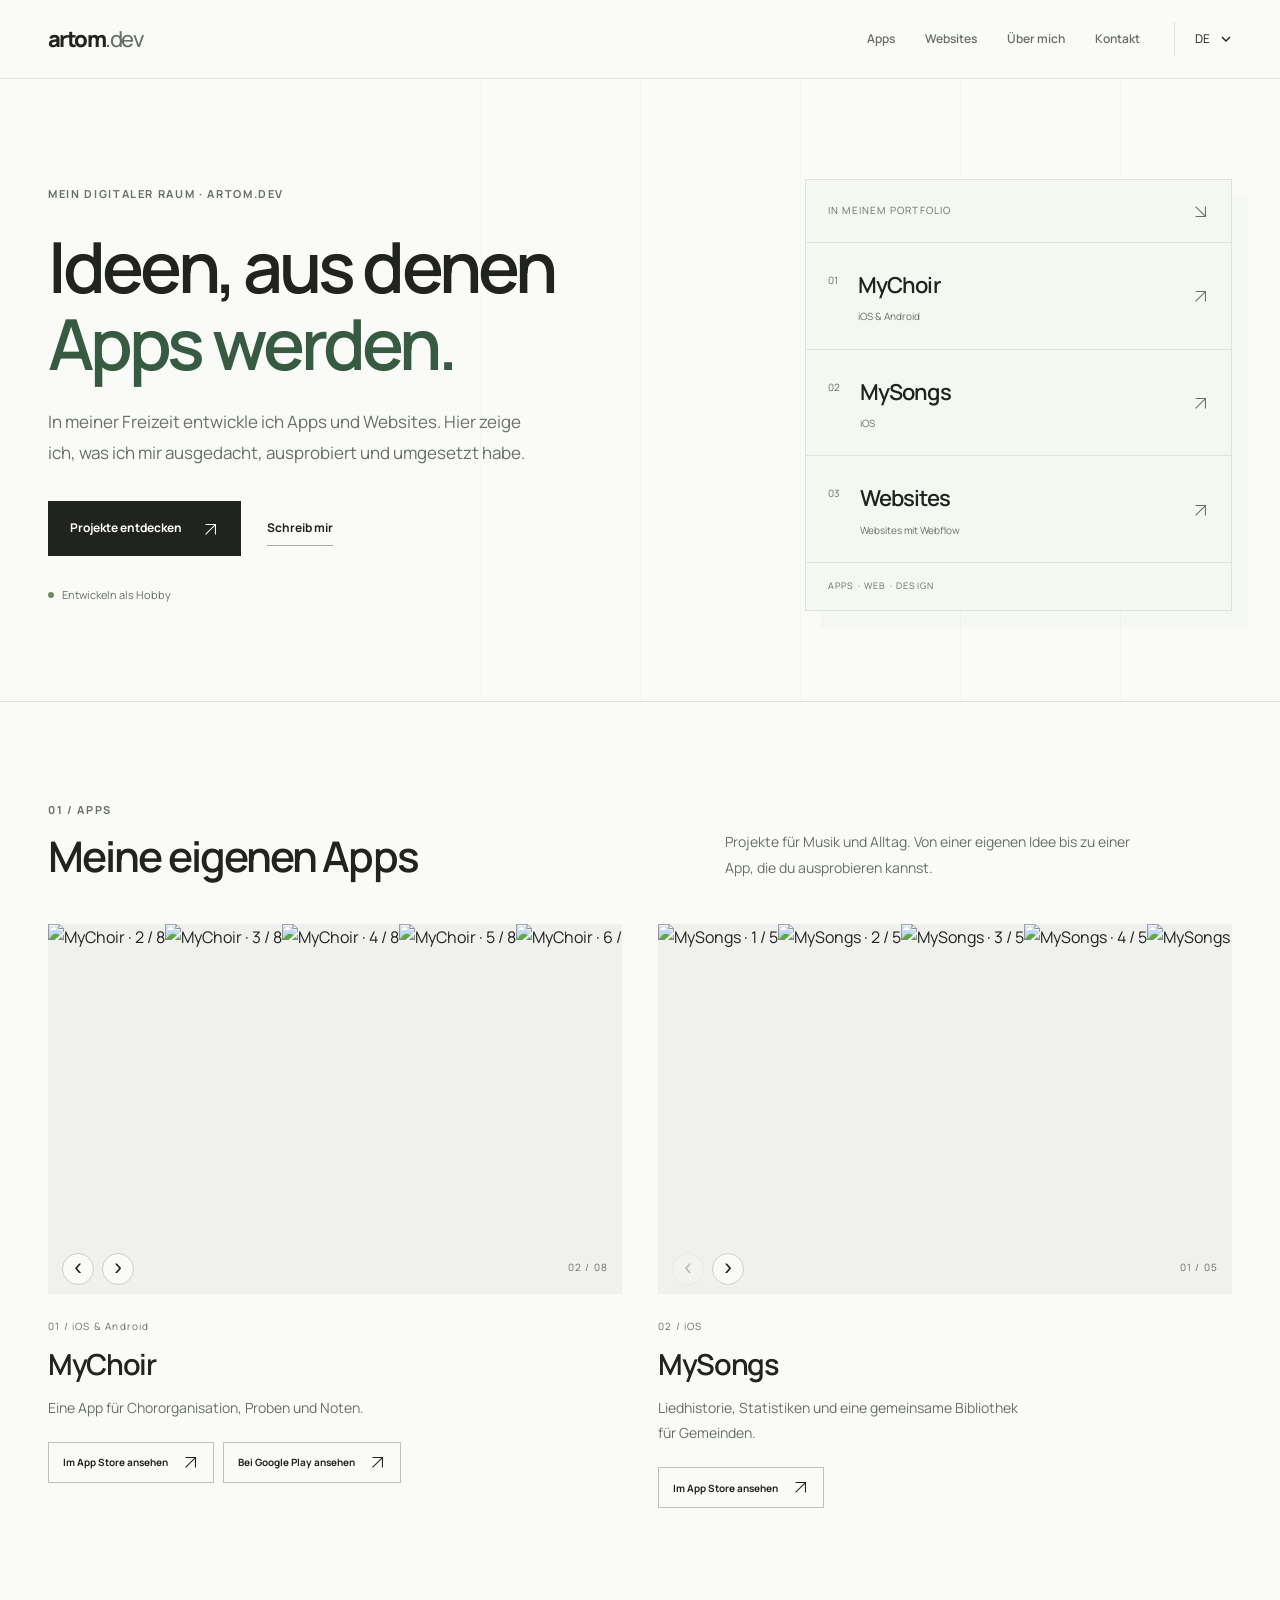
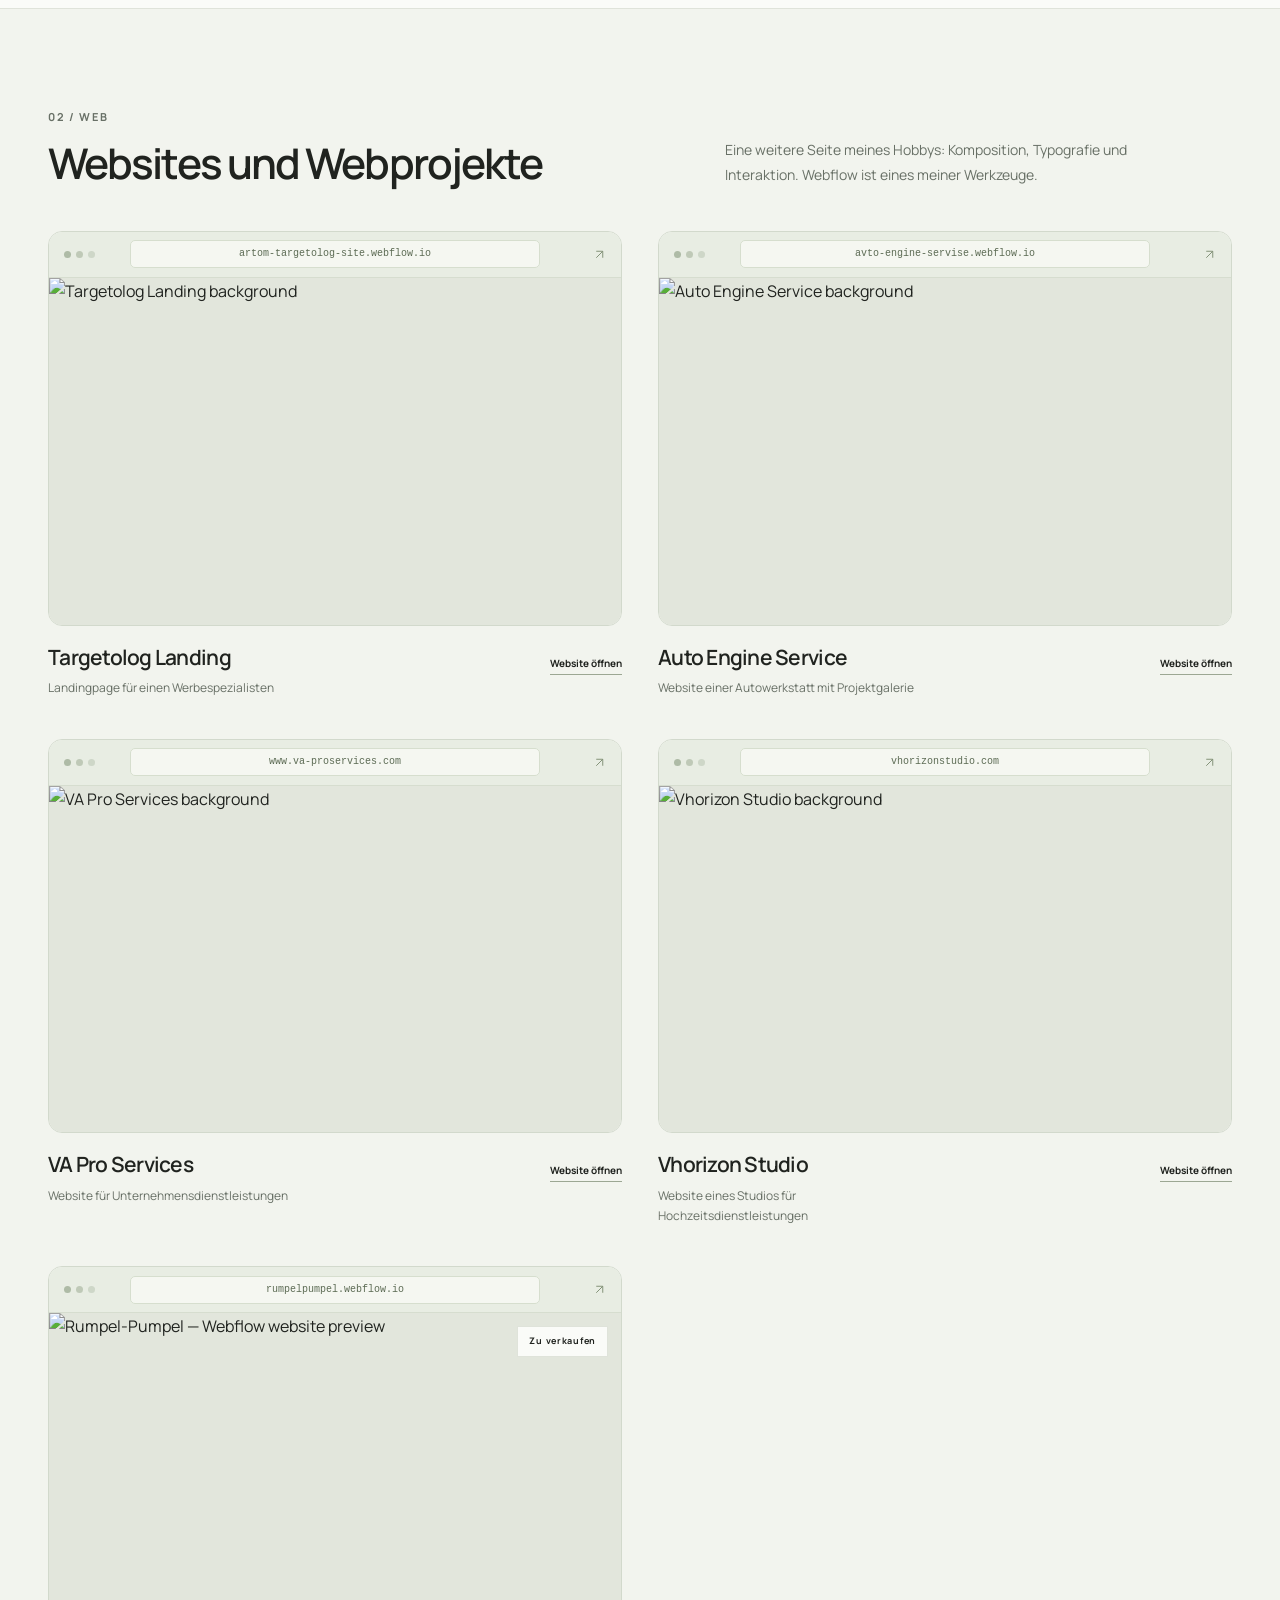
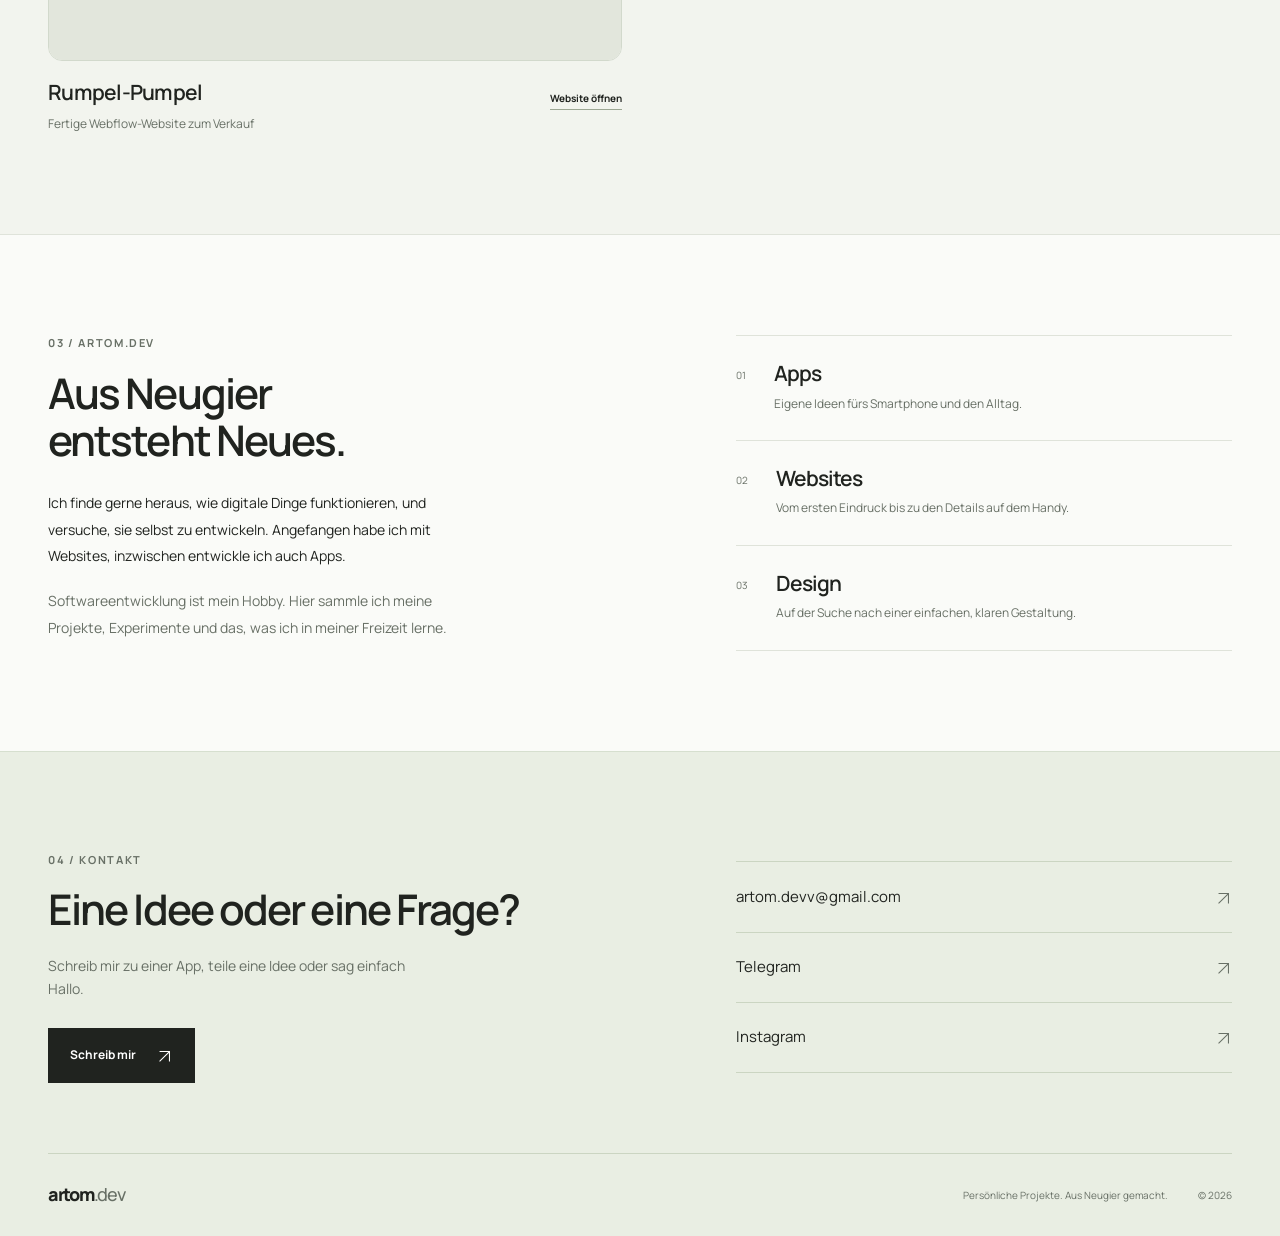
==== commit 70b6ad7b: "Add browser-style project frames and accessible motion" ====
--- a/de.html
+++ b/de.html
@@ -5,7 +5,7 @@
 <title>artom.dev | Apps, Websites und eigene Projekte</title><meta name="description" content="Persönliche Projekte von artom.dev: MyChoir, MySongs und Websites. Softwareentwicklung als Hobby.">
 <link rel="preconnect" href="https://fonts.googleapis.com"><link rel="preconnect" href="https://fonts.gstatic.com" crossorigin>
 <link href="https://fonts.googleapis.com/css2?family=Manrope:wght@400;500;600;700;800&display=swap" rel="stylesheet">
-<link rel="stylesheet" href="assets/css/styles.css?v=20261108-personal-v2">
+<link rel="stylesheet" href="assets/css/styles.css?v=20261108-personal">
 <link rel="alternate" hreflang="uk" href="./index.html"><link rel="alternate" hreflang="en" href="./en.html"><link rel="alternate" hreflang="de" href="./de.html"><link rel="alternate" hreflang="x-default" href="./en.html">
 <link rel="canonical" href="https://artom-sites.github.io/artom.dev/de.html">
 </head>
@@ -38,7 +38,7 @@
           <div class="cases-grid">
             <!-- Case 1 -->
             <article class="case">
-              <div class="bg"><img src="img/targetolog.png" alt="Targetolog Landing background"/></div>
+              <div class="browser-frame"><div class="browser-bar"><span class="browser-dots" aria-hidden="true"><i></i><i></i><i></i></span><a class="browser-address" href="https://artom-targetolog-site.webflow.io/" target="_blank" rel="noopener noreferrer" title="artom-targetolog-site.webflow.io">artom-targetolog-site.webflow.io</a><span class="browser-bar-end" aria-hidden="true"><svg viewBox="0 0 16 16" fill="none" stroke="currentColor" stroke-width="1.2"><path d="M4 12 12 4M4 4h8v8"/></svg></span></div><div class="bg"><img src="img/targetolog.png" alt="Targetolog Landing background"/></div></div>
               <div class="content">
                 <div>
                   <h3 class="font-title type-h3">Targetolog Landing</h3>
@@ -52,7 +52,7 @@
             </article>
             <!-- Case 2 -->
             <article class="case">
-              <div class="bg"><img src="img/avto-servis.png" alt="Auto Engine Service background"/></div>
+              <div class="browser-frame"><div class="browser-bar"><span class="browser-dots" aria-hidden="true"><i></i><i></i><i></i></span><a class="browser-address" href="https://avto-engine-servise.webflow.io/" target="_blank" rel="noopener noreferrer" title="avto-engine-servise.webflow.io">avto-engine-servise.webflow.io</a><span class="browser-bar-end" aria-hidden="true"><svg viewBox="0 0 16 16" fill="none" stroke="currentColor" stroke-width="1.2"><path d="M4 12 12 4M4 4h8v8"/></svg></span></div><div class="bg"><img src="img/avto-servis.png" alt="Auto Engine Service background"/></div></div>
               <div class="content">
                 <div>
                   <h3 class="font-title type-h3">Auto Engine Service</h3>
@@ -66,7 +66,7 @@
             </article>
             <!-- Case 3 -->
             <article class="case">
-              <div class="bg"><img src="img/va-pro-services.png" alt="VA Pro Services background"/></div>
+              <div class="browser-frame"><div class="browser-bar"><span class="browser-dots" aria-hidden="true"><i></i><i></i><i></i></span><a class="browser-address" href="https://www.va-proservices.com/" target="_blank" rel="noopener noreferrer" title="www.va-proservices.com">www.va-proservices.com</a><span class="browser-bar-end" aria-hidden="true"><svg viewBox="0 0 16 16" fill="none" stroke="currentColor" stroke-width="1.2"><path d="M4 12 12 4M4 4h8v8"/></svg></span></div><div class="bg"><img src="img/va-pro-services.png" alt="VA Pro Services background"/></div></div>
               <div class="content">
                 <div>
                   <h3 class="font-title type-h3">VA Pro Services</h3>
@@ -80,7 +80,7 @@
             </article>
             <!-- Case 4 -->
             <article class="case">
-              <div class="bg"><img src="img/wedding.png" alt="Vhorizon Studio background"/></div>
+              <div class="browser-frame"><div class="browser-bar"><span class="browser-dots" aria-hidden="true"><i></i><i></i><i></i></span><a class="browser-address" href="http://vhorizonstudio.com" target="_blank" rel="noopener noreferrer" title="vhorizonstudio.com">vhorizonstudio.com</a><span class="browser-bar-end" aria-hidden="true"><svg viewBox="0 0 16 16" fill="none" stroke="currentColor" stroke-width="1.2"><path d="M4 12 12 4M4 4h8v8"/></svg></span></div><div class="bg"><img src="img/wedding.png" alt="Vhorizon Studio background"/></div></div>
               <div class="content">
                 <div>
                   <h3 class="font-title type-h3">Vhorizon Studio</h3>
@@ -94,7 +94,7 @@
             </article>
             <!-- Rumpel-Pumpel: Webflow project available for purchase -->
             <article class="case case--for-sale">
-              <div class="bg"><img src="img/rumpel-pumpel.webp" alt="Rumpel-Pumpel — Webflow website preview" loading="lazy" decoding="async"/></div>
+              <div class="browser-frame"><div class="browser-bar"><span class="browser-dots" aria-hidden="true"><i></i><i></i><i></i></span><a class="browser-address" href="https://rumpelpumpel.webflow.io/" target="_blank" rel="noopener noreferrer" title="rumpelpumpel.webflow.io">rumpelpumpel.webflow.io</a><span class="browser-bar-end" aria-hidden="true"><svg viewBox="0 0 16 16" fill="none" stroke="currentColor" stroke-width="1.2"><path d="M4 12 12 4M4 4h8v8"/></svg></span></div><div class="bg"><img src="img/rumpel-pumpel.webp" alt="Rumpel-Pumpel — Webflow website preview" loading="lazy" decoding="async"/></div></div>
               <span class="case-sale-badge">Zu verkaufen</span>
               <div class="content">
                 <div>
@@ -180,4 +180,14 @@
 })();
 </script>
 
+<script>
+(function(){
+  const cards=document.querySelectorAll('.case');
+  const motion=window.matchMedia('(prefers-reduced-motion: reduce)');
+  if(motion.matches||!('IntersectionObserver' in window))return;
+  const observer=new IntersectionObserver(entries=>{entries.forEach(entry=>{if(entry.isIntersecting){entry.target.classList.add('is-revealed');observer.unobserve(entry.target);}});},{threshold:0.12});
+  cards.forEach((card,index)=>{card.style.setProperty('--reveal-delay',(index%2)*90+'ms');card.classList.add('reveal-ready');observer.observe(card);});
+  motion.addEventListener('change',event=>{if(event.matches){observer.disconnect();cards.forEach(card=>card.classList.add('is-revealed'));}});
+})();
+</script>
 </body></html>
--- a/assets/css/styles.css
+++ b/assets/css/styles.css
@@ -119,3 +119,17 @@
 @media(prefers-reduced-motion:reduce){html,.product-carousel-track{scroll-behavior:auto}*,*::before,*::after{transition:none!important;animation:none!important}}
 
 .icon-arrow{display:inline-block;width:17px;height:17px;vertical-align:middle;flex-shrink:0}.icon-arrow-down{transform:rotate(90deg)}.icon-chevron{display:block;width:12px;height:8px}.product-feature{scroll-margin-top:110px}
+
+/* Quiet browser chrome for website previews. */
+.browser-frame{overflow:hidden;border:1px solid #d2d9cc;border-radius:14px;background:var(--paper);transition:transform .45s cubic-bezier(.2,.7,.2,1),box-shadow .45s,border-color .3s}
+.browser-bar{height:46px;display:grid;grid-template-columns:56px minmax(0,1fr) 56px;align-items:center;gap:10px;padding:0 15px;background:#e8ede3;border-bottom:1px solid #d6ddcf}
+.browser-dots{display:flex;gap:5px}.browser-dots i{width:7px;height:7px;background:#aebba6;border-radius:50%}.browser-dots i:nth-child(2){opacity:.7}.browser-dots i:nth-child(3){opacity:.45}
+.browser-address{display:block;min-width:0;overflow:hidden;text-overflow:ellipsis;white-space:nowrap;text-align:center;font-family:ui-monospace,SFMono-Regular,Consolas,monospace;font-size:10px;line-height:26px;padding:0 10px;border:1px solid #d6dece;border-radius:5px;background:#f5f7f1;color:#5c6b54;transition:background .2s,color .2s}
+.browser-address:hover{background:#fff;color:var(--ink)}.browser-address:focus-visible{outline:2px solid var(--accent);outline-offset:2px}
+.browser-bar-end{display:flex;justify-content:flex-end;color:#819076}.browser-bar-end svg{width:13px;height:13px}
+.case .browser-frame .bg{border:0}.case-sale-badge{top:60px}
+.case.reveal-ready{opacity:0;transform:translateY(22px);transition:opacity .65s ease var(--reveal-delay,0ms),transform .65s cubic-bezier(.2,.7,.2,1) var(--reveal-delay,0ms)}
+.case.reveal-ready.is-revealed{opacity:1;transform:none}
+@media(hover:hover) and (pointer:fine){.case:hover .browser-frame{transform:translateY(-5px);box-shadow:0 16px 30px -18px #3b4f3a55;border-color:#aab99f}.case:hover .bg img{transform:scale(1.035)}}
+@media(max-width:760px){.browser-bar{height:40px;grid-template-columns:35px minmax(0,1fr) 18px;gap:8px;padding:0 11px}.browser-dots{gap:4px}.browser-dots i{width:6px;height:6px}.browser-address{font-size:9px;line-height:24px;padding:0 7px}.browser-frame{border-radius:11px}.case-sale-badge{top:52px}}
+@media(prefers-reduced-motion:reduce){.case.reveal-ready{opacity:1;transform:none;transition:none}.case:hover .browser-frame,.case:hover .bg img{transform:none}.browser-frame,.browser-address{transition:none}}
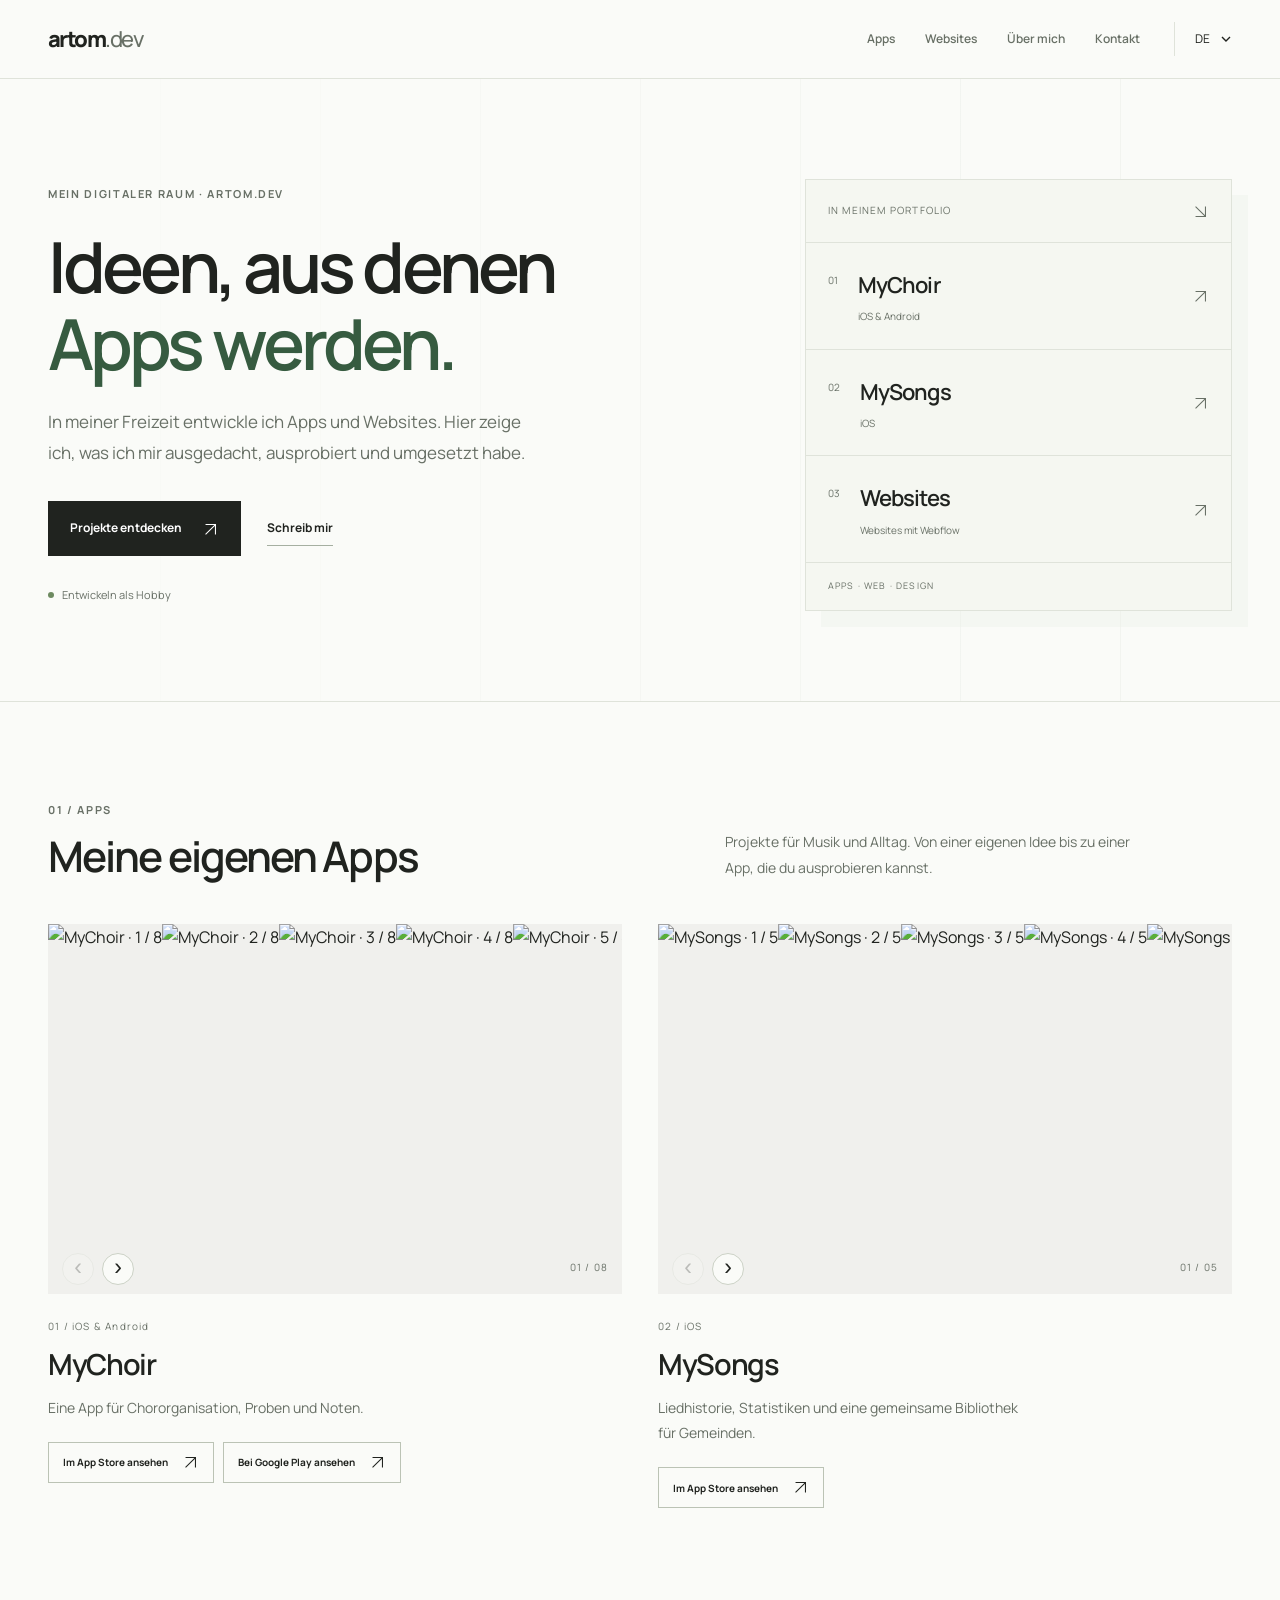
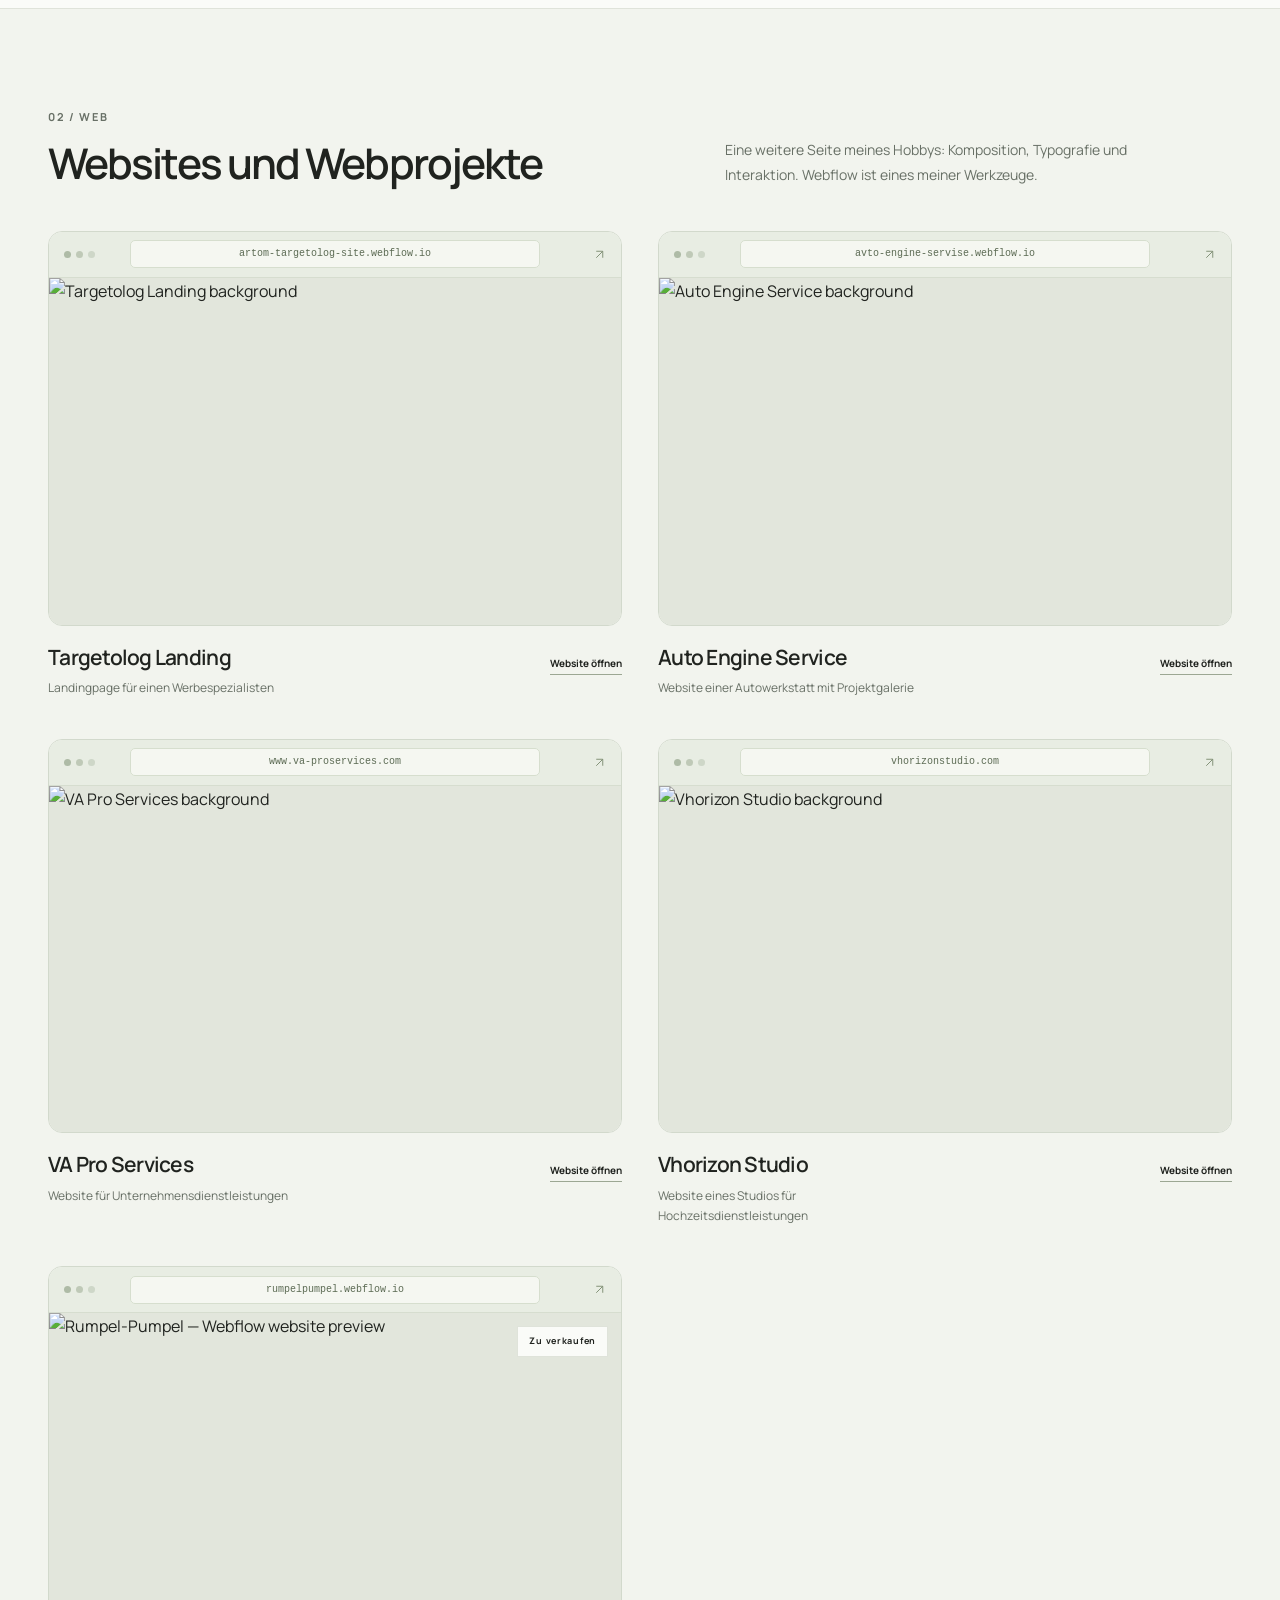
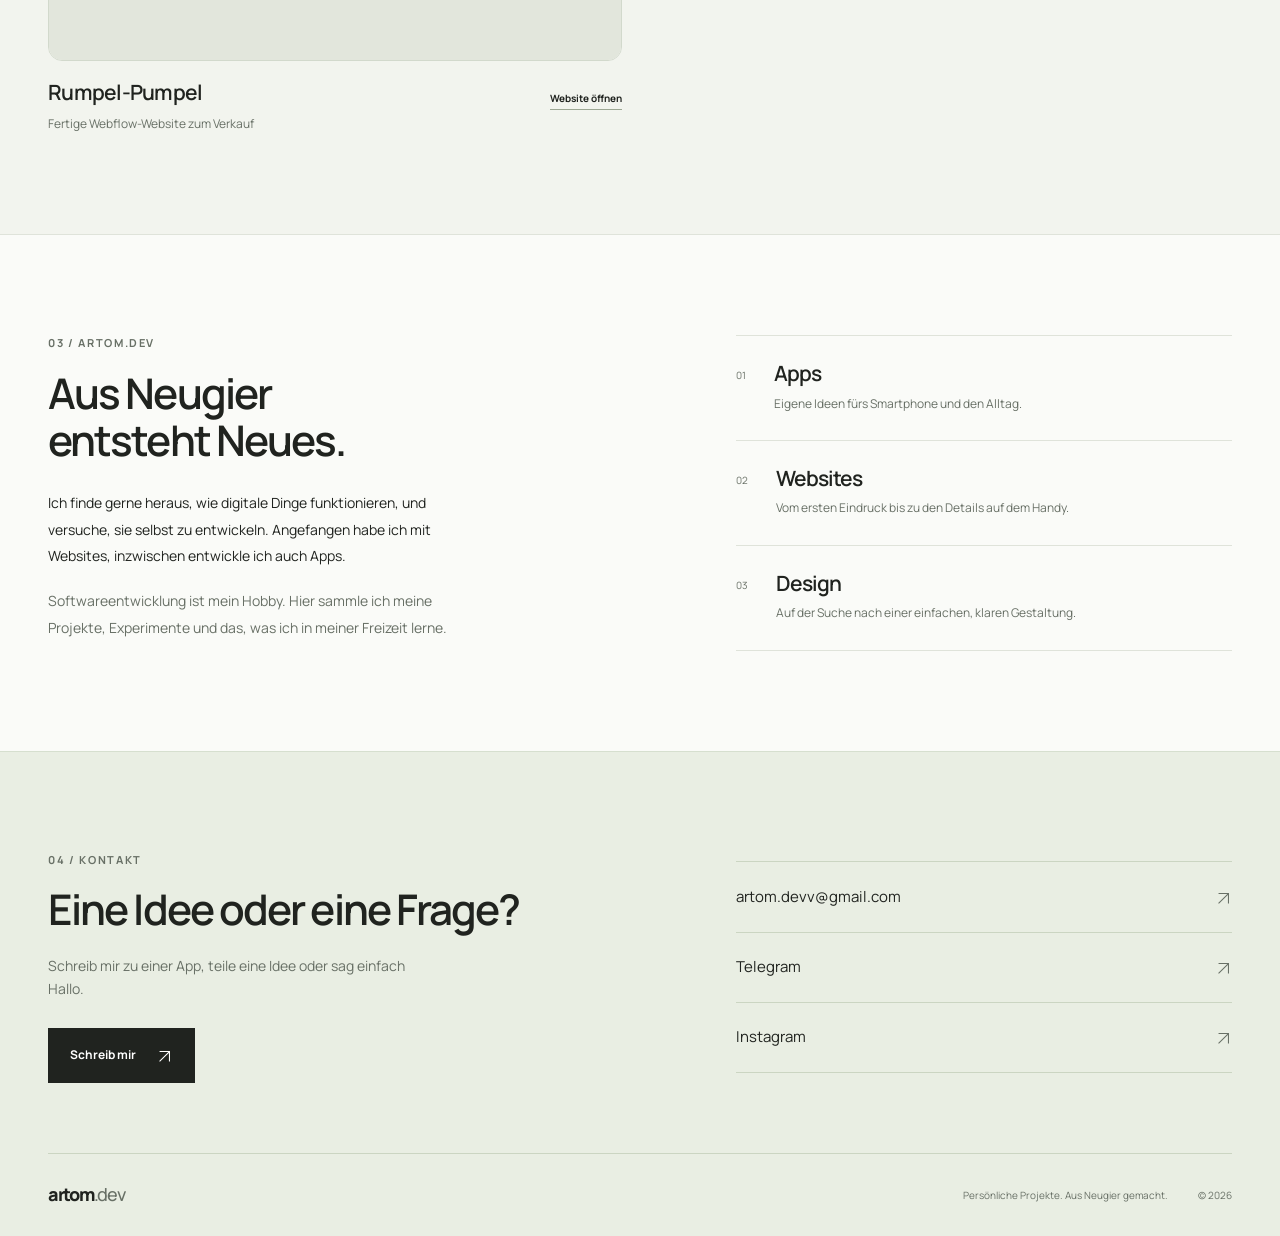
==== commit 9814d35c: "Update German canonical URL after portfolio transfer" ====
--- a/de.html
+++ b/de.html
@@ -7,7 +7,7 @@
 <link href="https://fonts.googleapis.com/css2?family=Manrope:wght@400;500;600;700;800&display=swap" rel="stylesheet">
 <link rel="stylesheet" href="assets/css/styles.css?v=20261108-personal">
 <link rel="alternate" hreflang="uk" href="./index.html"><link rel="alternate" hreflang="en" href="./en.html"><link rel="alternate" hreflang="de" href="./de.html"><link rel="alternate" hreflang="x-default" href="./en.html">
-<link rel="canonical" href="https://artom-sites.github.io/artom.dev/de.html">
+<link rel="canonical" href="https://artom-dev.github.io/de.html">
 </head>
 <body>
 <a class="skip-link" href="#main">Zum Inhalt</a>
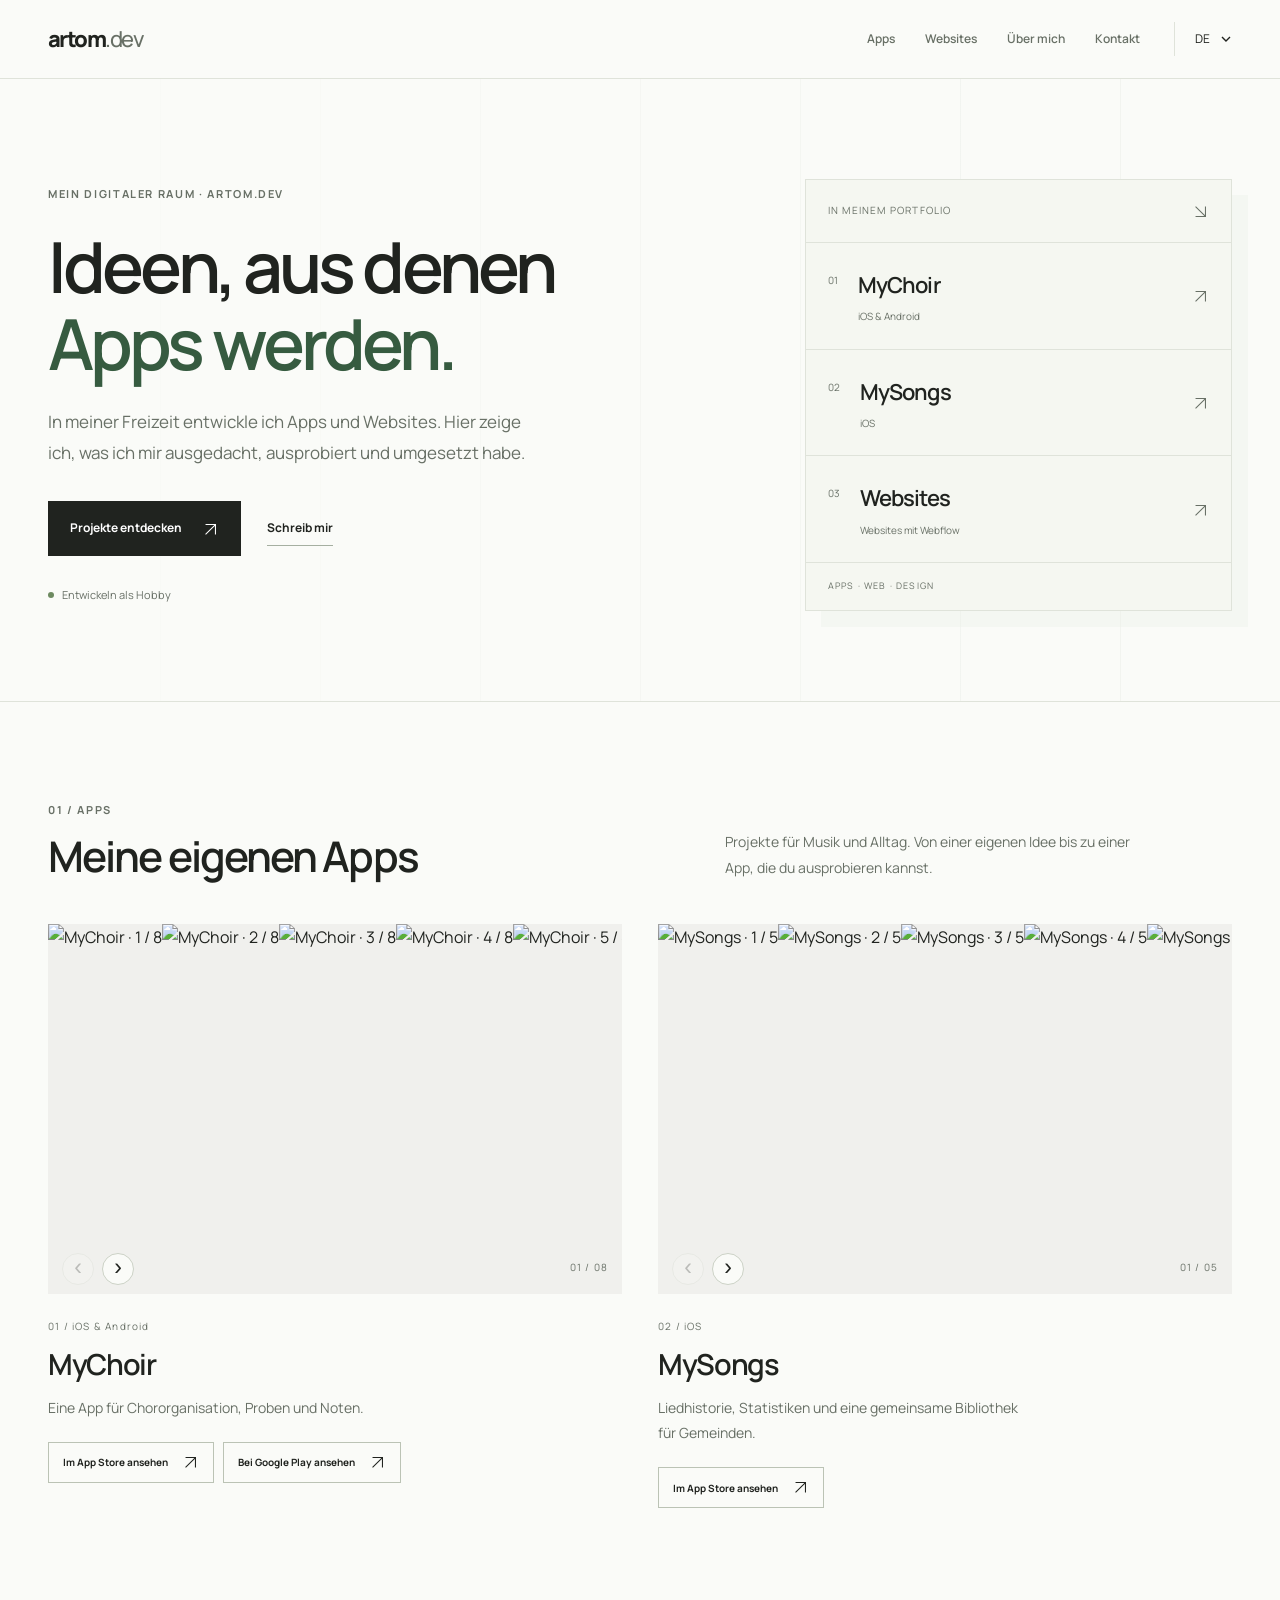
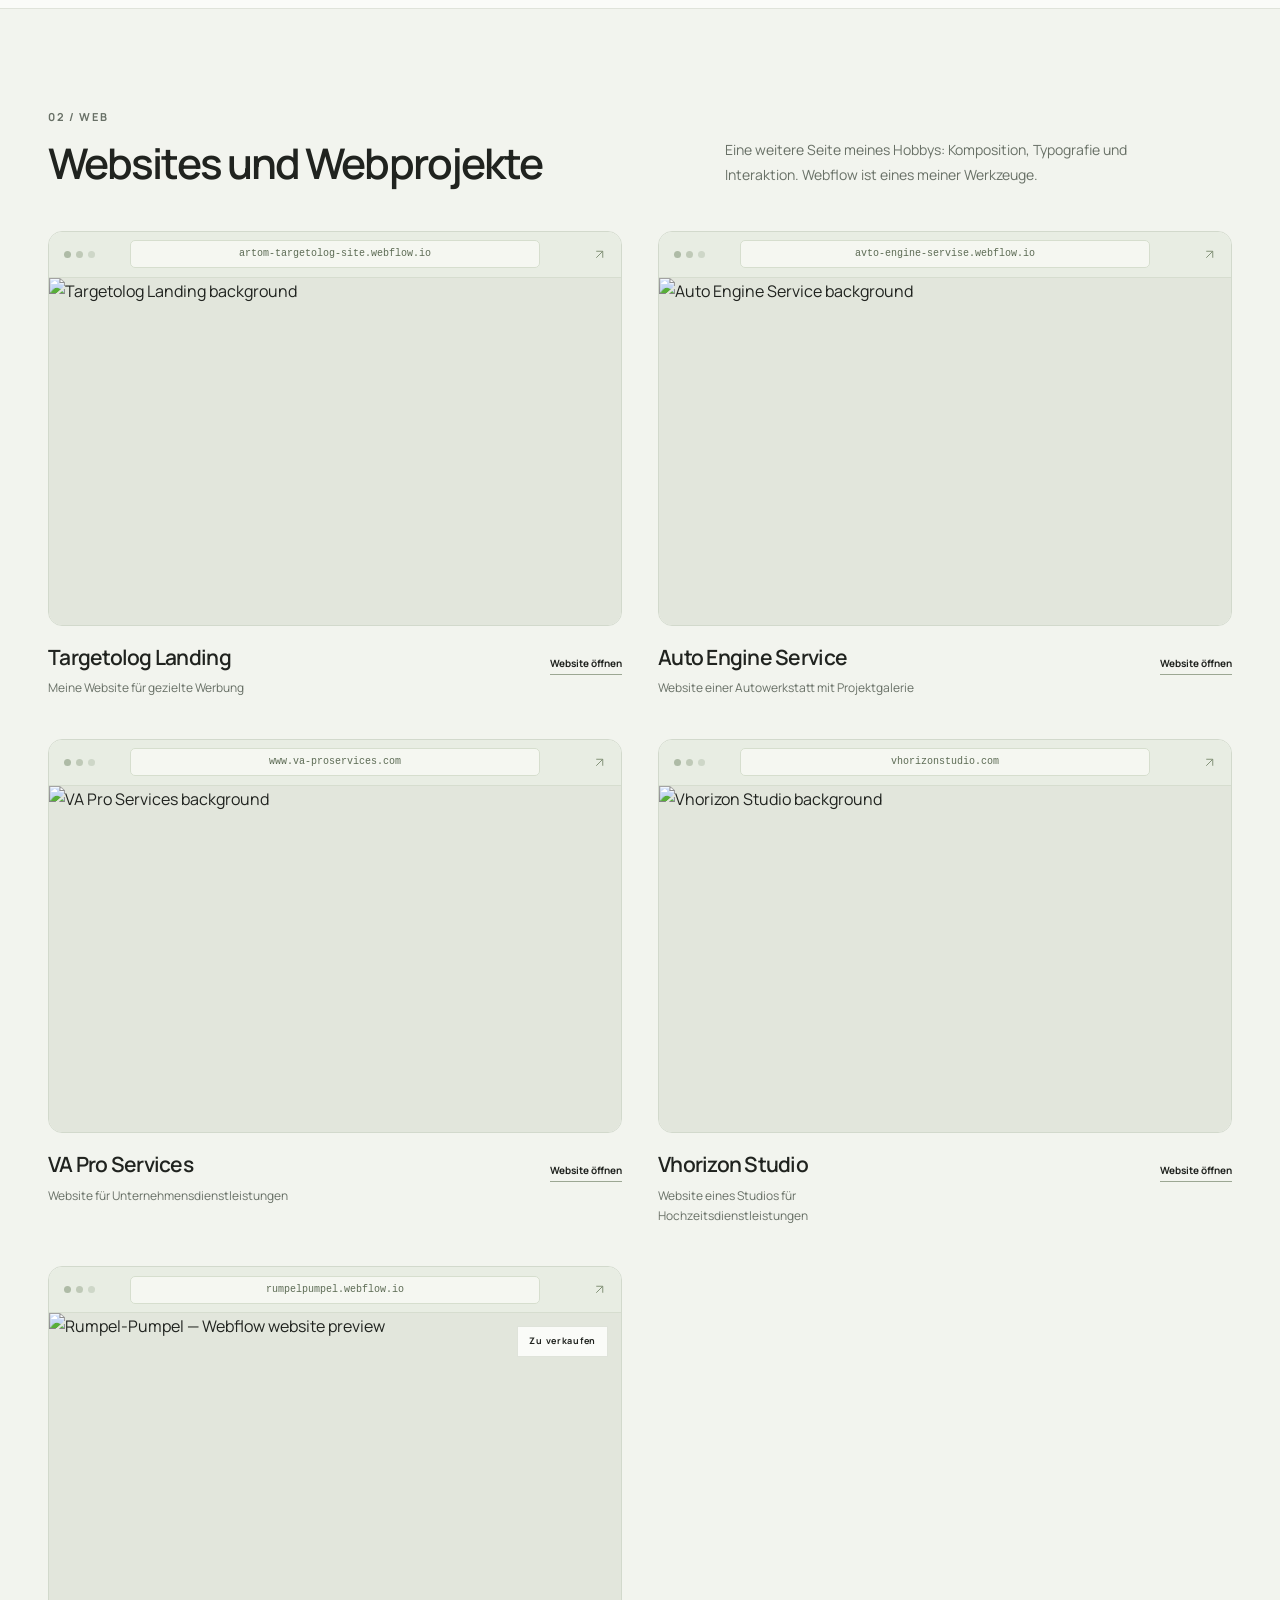
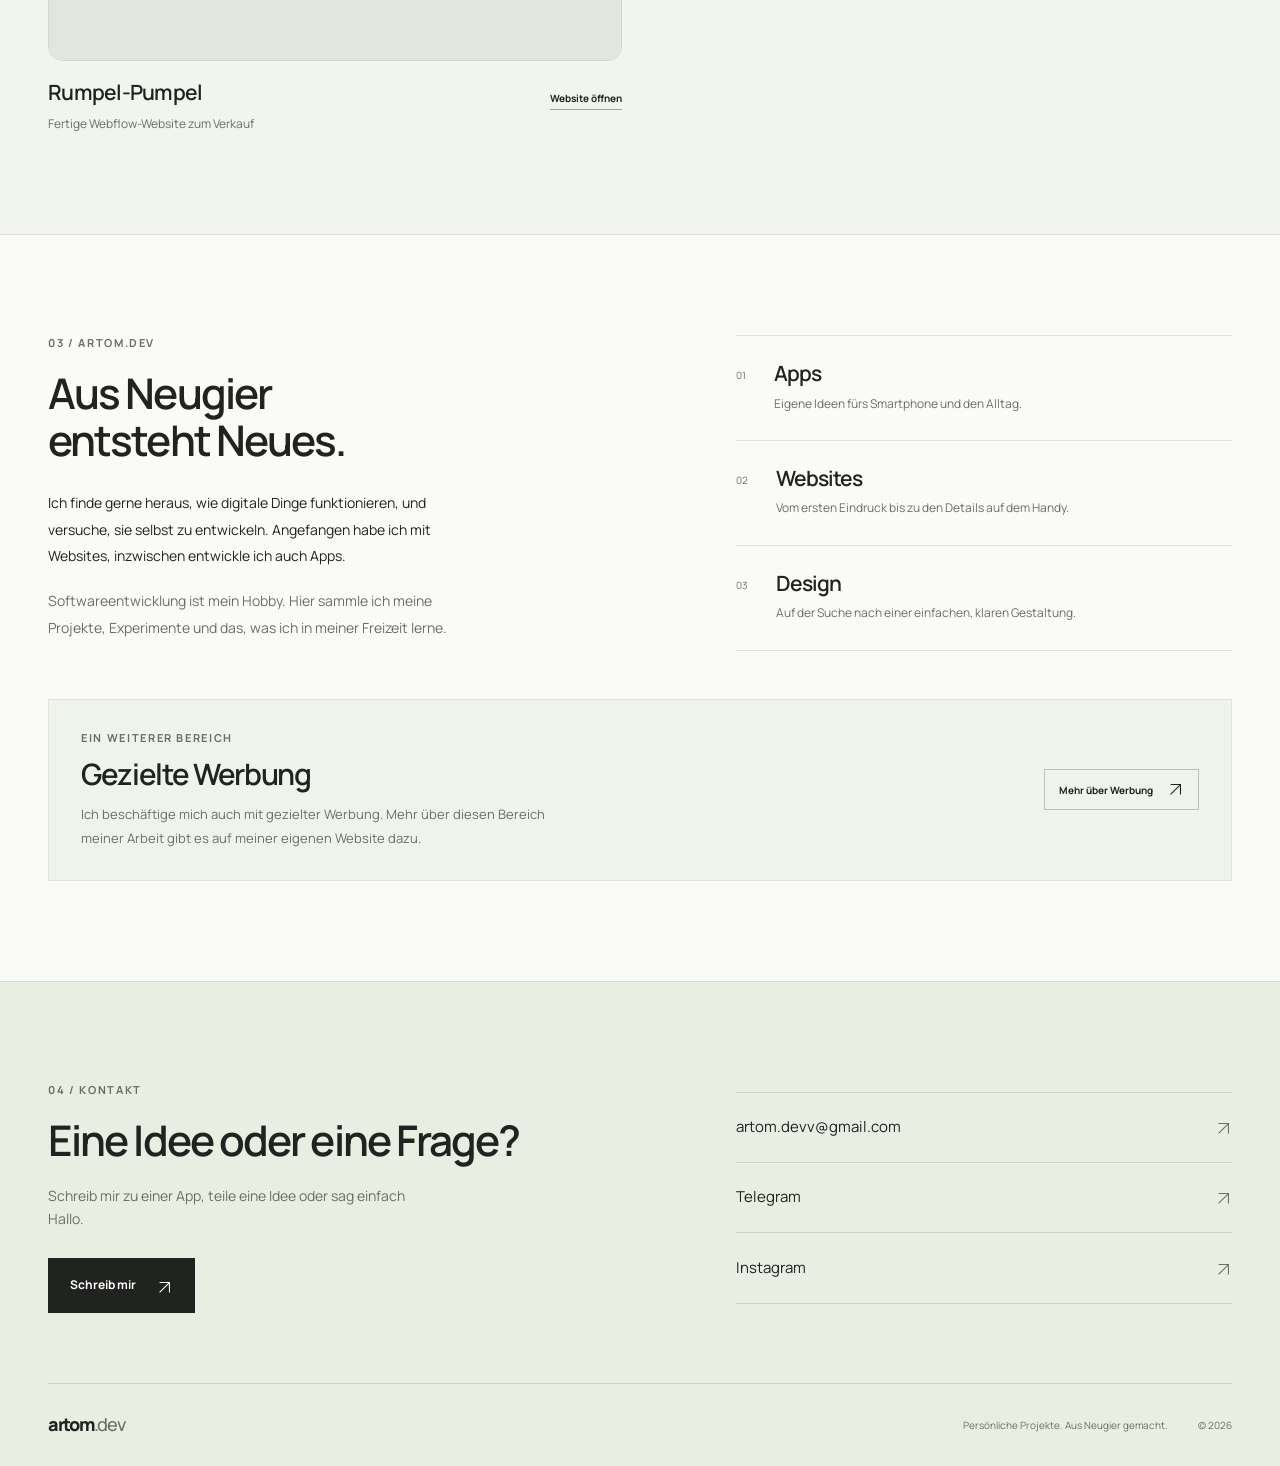
==== commit b0c9ff02: "Add targeted advertising block to portfolio in all languages" ====
--- a/de.html
+++ b/de.html
@@ -5,9 +5,30 @@
 <title>artom.dev | Apps, Websites und eigene Projekte</title><meta name="description" content="Persönliche Projekte von artom.dev: MyChoir, MySongs und Websites. Softwareentwicklung als Hobby.">
 <link rel="preconnect" href="https://fonts.googleapis.com"><link rel="preconnect" href="https://fonts.gstatic.com" crossorigin>
 <link href="https://fonts.googleapis.com/css2?family=Manrope:wght@400;500;600;700;800&display=swap" rel="stylesheet">
-<link rel="stylesheet" href="assets/css/styles.css?v=20261108-personal">
+<link rel="stylesheet" href="assets/css/styles.css?v=20261110-advertising">
 <link rel="alternate" hreflang="uk" href="./index.html"><link rel="alternate" hreflang="en" href="./en.html"><link rel="alternate" hreflang="de" href="./de.html"><link rel="alternate" hreflang="x-default" href="./en.html">
 <link rel="canonical" href="https://artom-dev.github.io/de.html">
+
+<link rel="icon" href="/favicon.ico?v=20261108">
+<link rel="icon" type="image/png" sizes="512x512" href="/site-icon.png?v=20261108">
+<link rel="apple-touch-icon" sizes="180x180" href="/apple-touch-icon.png?v=20261108">
+<meta name="theme-color" content="#e6efdf">
+<meta property="og:type" content="website">
+<meta property="og:site_name" content="artom.dev">
+<meta property="og:locale" content="de_DE">
+<meta property="og:title" content="artom.dev | Apps, Websites und eigene Projekte">
+<meta property="og:description" content="Persönliche Projekte von artom.dev: MyChoir, MySongs und Websites. Softwareentwicklung als Hobby.">
+<meta property="og:url" content="https://artom-dev.github.io/de.html">
+<meta property="og:image" content="https://artom-dev.github.io/social-preview.png?v=20261108">
+<meta property="og:image:secure_url" content="https://artom-dev.github.io/social-preview.png?v=20261108">
+<meta property="og:image:type" content="image/png">
+<meta property="og:image:width" content="1200">
+<meta property="og:image:height" content="630">
+<meta property="og:image:alt" content="artom.dev — MyChoir, MySongs, Web">
+<meta name="twitter:card" content="summary_large_image">
+<meta name="twitter:title" content="artom.dev | Apps, Websites und eigene Projekte">
+<meta name="twitter:description" content="Persönliche Projekte von artom.dev: MyChoir, MySongs und Websites. Softwareentwicklung als Hobby.">
+<meta name="twitter:image" content="https://artom-dev.github.io/social-preview.png?v=20261108">
 </head>
 <body>
 <a class="skip-link" href="#main">Zum Inhalt</a>
@@ -42,7 +63,7 @@
               <div class="content">
                 <div>
                   <h3 class="font-title type-h3">Targetolog Landing</h3>
-                  <p class="type-body">Landingpage für einen Werbespezialisten</p>
+                  <p class="type-body">Meine Website für gezielte Werbung</p>
                 </div>
                 <div class="actions">
                   <a class="btn-black" href="https://artom-targetolog-site.webflow.io/" target="_blank" rel="noopener noreferrer">Website öffnen</a>
@@ -110,7 +131,7 @@
           </div>
         </div>
       </section>
-<section id="about" class="section about-section"><div class="container about-grid"><div><div class="eyebrow">03 / ARTOM.DEV</div><h2>Aus Neugier entsteht Neues.</h2><p class="about-intro">Ich finde gerne heraus, wie digitale Dinge funktionieren, und versuche, sie selbst zu entwickeln. Angefangen habe ich mit Websites, inzwischen entwickle ich auch Apps.</p><p>Softwareentwicklung ist mein Hobby. Hier sammle ich meine Projekte, Experimente und das, was ich in meiner Freizeit lerne.</p></div><div class="interests"><div class="interest"><span class="interest-number">01</span><div><h3>Apps</h3><p>Eigene Ideen fürs Smartphone und den Alltag.</p></div></div><div class="interest"><span class="interest-number">02</span><div><h3>Websites</h3><p>Vom ersten Eindruck bis zu den Details auf dem Handy.</p></div></div><div class="interest"><span class="interest-number">03</span><div><h3>Design</h3><p>Auf der Suche nach einer einfachen, klaren Gestaltung.</p></div></div></div></div></section>
+<section id="about" class="section about-section"><div class="container about-grid"><div><div class="eyebrow">03 / ARTOM.DEV</div><h2>Aus Neugier entsteht Neues.</h2><p class="about-intro">Ich finde gerne heraus, wie digitale Dinge funktionieren, und versuche, sie selbst zu entwickeln. Angefangen habe ich mit Websites, inzwischen entwickle ich auch Apps.</p><p>Softwareentwicklung ist mein Hobby. Hier sammle ich meine Projekte, Experimente und das, was ich in meiner Freizeit lerne.</p></div><div class="interests"><div class="interest"><span class="interest-number">01</span><div><h3>Apps</h3><p>Eigene Ideen fürs Smartphone und den Alltag.</p></div></div><div class="interest"><span class="interest-number">02</span><div><h3>Websites</h3><p>Vom ersten Eindruck bis zu den Details auf dem Handy.</p></div></div><div class="interest"><span class="interest-number">03</span><div><h3>Design</h3><p>Auf der Suche nach einer einfachen, klaren Gestaltung.</p></div></div></div></div><div class="container"><aside id="advertising" class="advertising-note" aria-labelledby="advertising-title"><div><div class="eyebrow">Ein weiterer Bereich</div><h3 id="advertising-title">Gezielte Werbung</h3><p>Ich beschäftige mich auch mit gezielter Werbung. Mehr über diesen Bereich meiner Arbeit gibt es auf meiner eigenen Website dazu.</p></div><a class="btn-black" href="https://artom-targetolog-site.webflow.io/" target="_blank" rel="noopener noreferrer">Mehr über Werbung <svg class="icon-arrow" viewBox="0 0 24 24" fill="none" stroke="currentColor" stroke-width="1.5" aria-hidden="true"><path d="M5 19 19 5M5 5h14v14"/></svg></a></aside></div></section>
 <section id="contacts" class="section"><div class="container"><div class="contact-grid"><div><div class="eyebrow">04 / KONTAKT</div><h2>Eine Idee oder eine Frage?</h2><p>Schreib mir zu einer App, teile eine Idee oder sag einfach Hallo.</p><a class="btn-primary" href="https://t.me/artom_dev" target="_blank" rel="noopener noreferrer">Schreib mir <span aria-hidden="true"><svg class="icon-arrow" viewBox="0 0 24 24" fill="none" stroke="currentColor" stroke-width="1.5" aria-hidden="true"><path d="M5 19 19 5M5 5h14v14"/></svg></span></a></div><div class="contacts-links"><a href="mailto:artom.devv@gmail.com" class="contact-a">artom.devv@gmail.com <span aria-hidden="true"><svg class="icon-arrow" viewBox="0 0 24 24" fill="none" stroke="currentColor" stroke-width="1.5" aria-hidden="true"><path d="M5 19 19 5M5 5h14v14"/></svg></span></a><a href="https://t.me/artom_dev" target="_blank" rel="noopener noreferrer" class="contact-a">Telegram <span aria-hidden="true"><svg class="icon-arrow" viewBox="0 0 24 24" fill="none" stroke="currentColor" stroke-width="1.5" aria-hidden="true"><path d="M5 19 19 5M5 5h14v14"/></svg></span></a><a href="https://instagram.com/artom.dev" target="_blank" rel="noopener noreferrer" class="contact-a">Instagram <span aria-hidden="true"><svg class="icon-arrow" viewBox="0 0 24 24" fill="none" stroke="currentColor" stroke-width="1.5" aria-hidden="true"><path d="M5 19 19 5M5 5h14v14"/></svg></span></a></div></div><footer class="site-footer"><a class="brand" href="#hero">artom<span>.dev</span></a><span>Persönliche Projekte. Aus Neugier gemacht.</span><span>© 2026</span></footer></div></section>
 </main>
 
@@ -191,3 +212,4 @@
 })();
 </script>
 </body></html>
+
--- a/assets/css/styles.css
+++ b/assets/css/styles.css
@@ -133,3 +133,10 @@
 @media(hover:hover) and (pointer:fine){.case:hover .browser-frame{transform:translateY(-5px);box-shadow:0 16px 30px -18px #3b4f3a55;border-color:#aab99f}.case:hover .bg img{transform:scale(1.035)}}
 @media(max-width:760px){.browser-bar{height:40px;grid-template-columns:35px minmax(0,1fr) 18px;gap:8px;padding:0 11px}.browser-dots{gap:4px}.browser-dots i{width:6px;height:6px}.browser-address{font-size:9px;line-height:24px;padding:0 7px}.browser-frame{border-radius:11px}.case-sale-badge{top:52px}}
 @media(prefers-reduced-motion:reduce){.case.reveal-ready{opacity:1;transform:none;transition:none}.case:hover .browser-frame,.case:hover .bg img{transform:none}.browser-frame,.browser-address{transition:none}}
+
+/* A secondary service, kept within the personal portfolio's quiet visual language. */
+.advertising-note{display:flex;align-items:center;justify-content:space-between;gap:36px;margin-top:48px;padding:30px 32px;border:1px solid var(--line);background:var(--soft);scroll-margin-top:110px}
+.advertising-note h3{font-size:clamp(23px,2.3vw,30px);margin:12px 0}
+.advertising-note p{font-size:13px;line-height:1.8;max-width:62ch}
+.advertising-note>.btn-black{flex-shrink:0}
+@media(max-width:760px){.advertising-note{align-items:flex-start;flex-direction:column;gap:22px;margin-top:32px;padding:24px}.advertising-note>.btn-black{max-width:100%}}
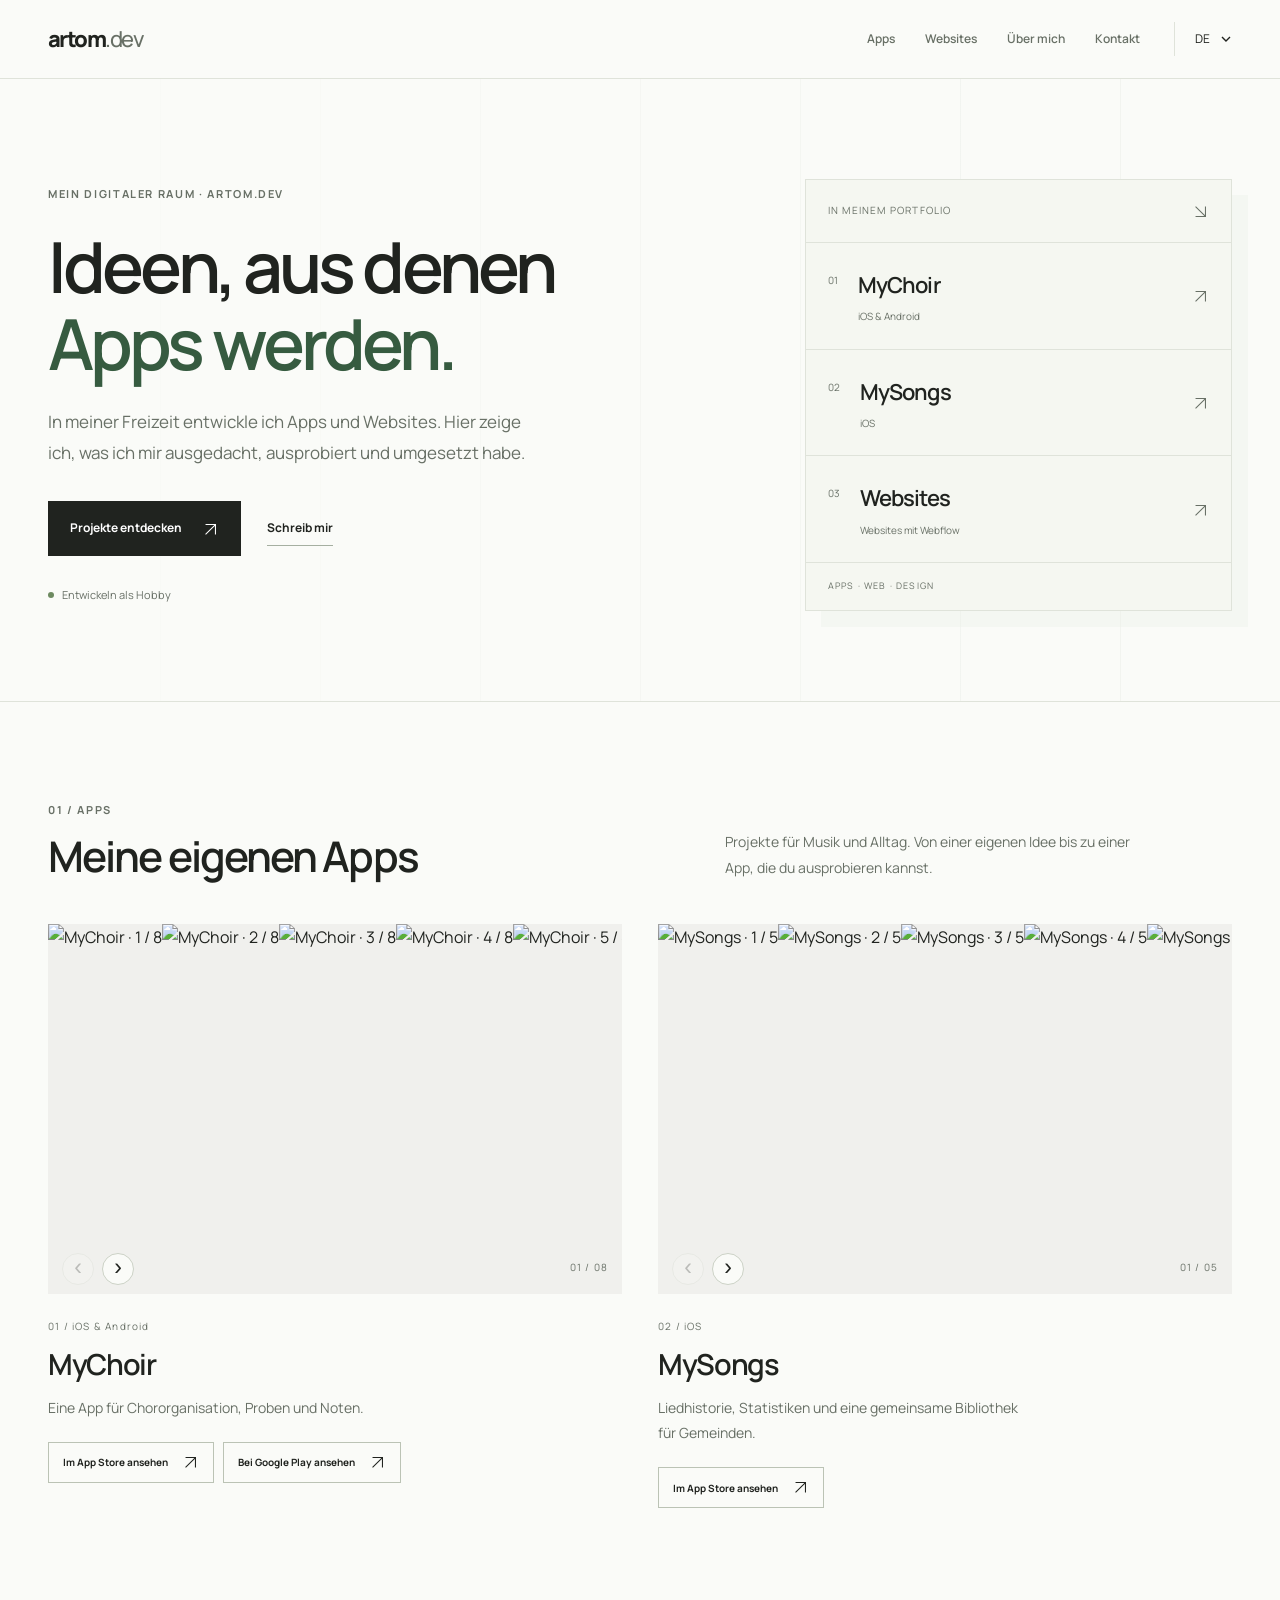
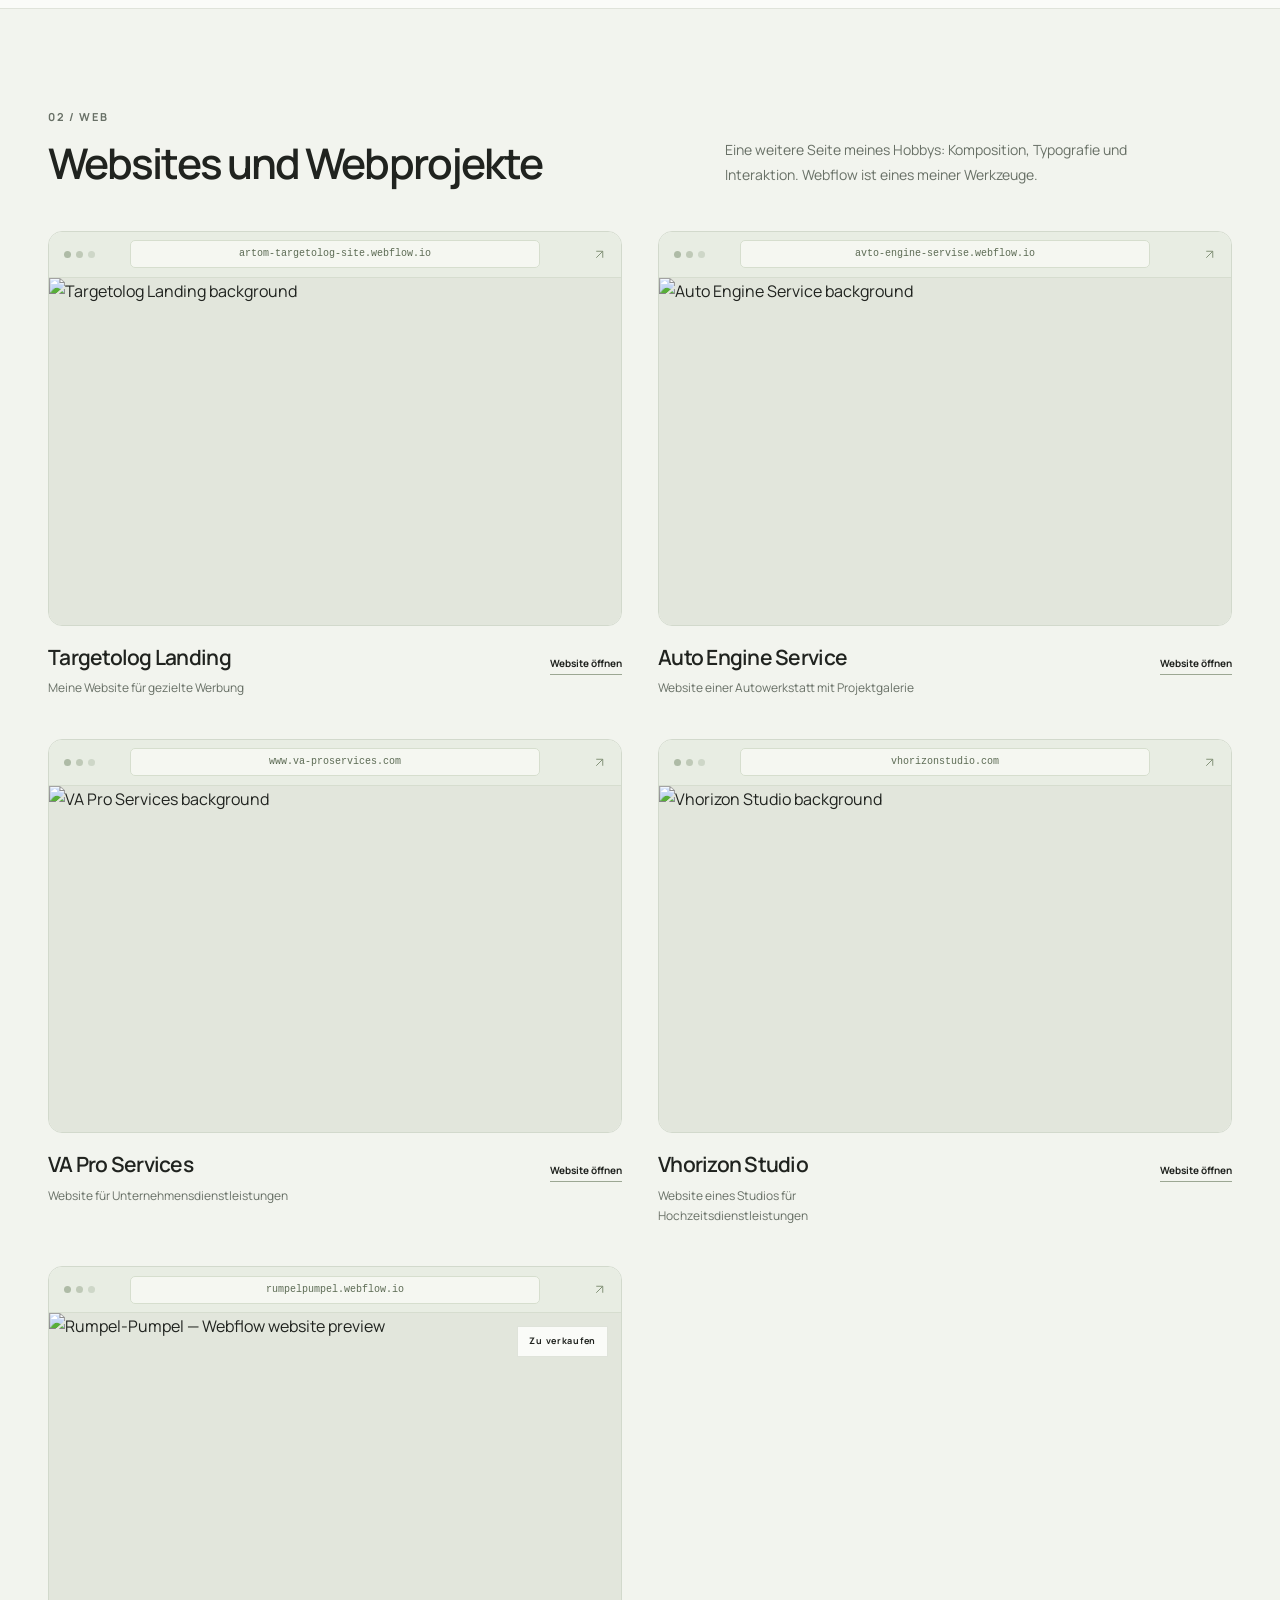
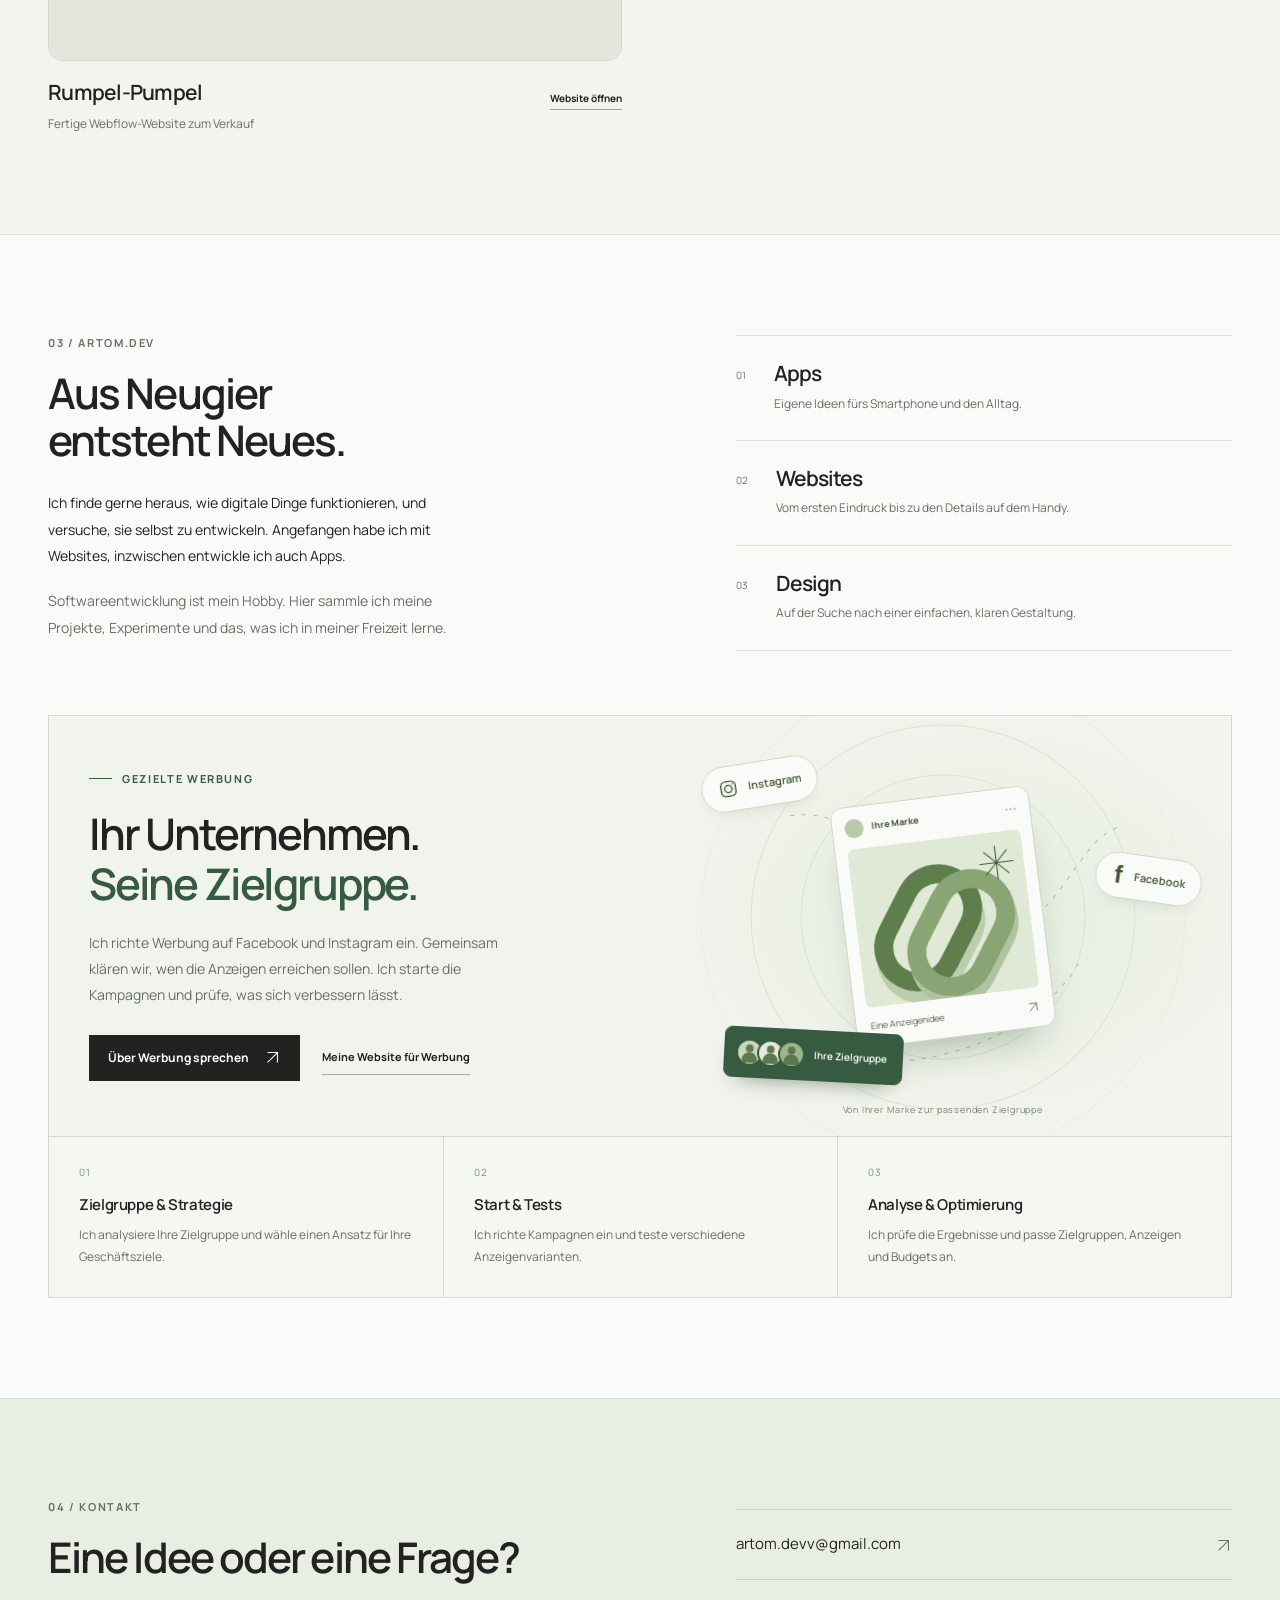
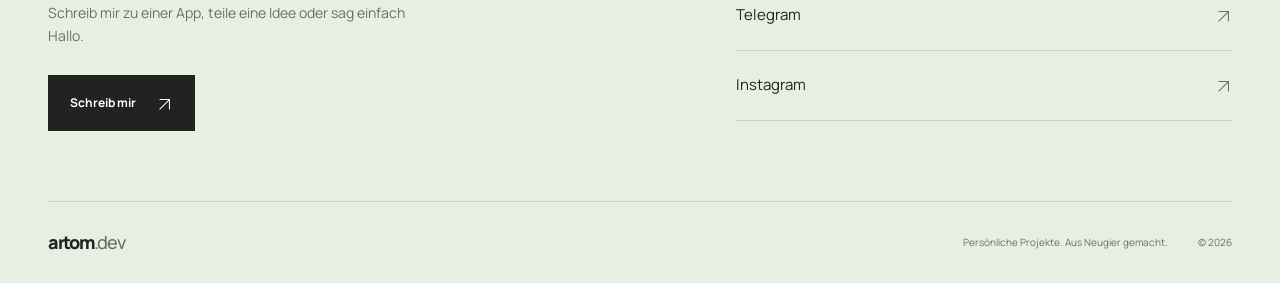
==== commit d612128e: "Create animated advertising showcase with service details" ====
--- a/de.html
+++ b/de.html
@@ -5,7 +5,7 @@
 <title>artom.dev | Apps, Websites und eigene Projekte</title><meta name="description" content="Persönliche Projekte von artom.dev: MyChoir, MySongs und Websites. Softwareentwicklung als Hobby.">
 <link rel="preconnect" href="https://fonts.googleapis.com"><link rel="preconnect" href="https://fonts.gstatic.com" crossorigin>
 <link href="https://fonts.googleapis.com/css2?family=Manrope:wght@400;500;600;700;800&display=swap" rel="stylesheet">
-<link rel="stylesheet" href="assets/css/styles.css?v=20261110-advertising">
+<link rel="stylesheet" href="assets/css/styles.css?v=20261110-ads-studio">
 <link rel="alternate" hreflang="uk" href="./index.html"><link rel="alternate" hreflang="en" href="./en.html"><link rel="alternate" hreflang="de" href="./de.html"><link rel="alternate" hreflang="x-default" href="./en.html">
 <link rel="canonical" href="https://artom-dev.github.io/de.html">
 
@@ -131,7 +131,12 @@
           </div>
         </div>
       </section>
-<section id="about" class="section about-section"><div class="container about-grid"><div><div class="eyebrow">03 / ARTOM.DEV</div><h2>Aus Neugier entsteht Neues.</h2><p class="about-intro">Ich finde gerne heraus, wie digitale Dinge funktionieren, und versuche, sie selbst zu entwickeln. Angefangen habe ich mit Websites, inzwischen entwickle ich auch Apps.</p><p>Softwareentwicklung ist mein Hobby. Hier sammle ich meine Projekte, Experimente und das, was ich in meiner Freizeit lerne.</p></div><div class="interests"><div class="interest"><span class="interest-number">01</span><div><h3>Apps</h3><p>Eigene Ideen fürs Smartphone und den Alltag.</p></div></div><div class="interest"><span class="interest-number">02</span><div><h3>Websites</h3><p>Vom ersten Eindruck bis zu den Details auf dem Handy.</p></div></div><div class="interest"><span class="interest-number">03</span><div><h3>Design</h3><p>Auf der Suche nach einer einfachen, klaren Gestaltung.</p></div></div></div></div><div class="container"><aside id="advertising" class="advertising-note" aria-labelledby="advertising-title"><div><div class="eyebrow">Ein weiterer Bereich</div><h3 id="advertising-title">Gezielte Werbung</h3><p>Ich beschäftige mich auch mit gezielter Werbung. Mehr über diesen Bereich meiner Arbeit gibt es auf meiner eigenen Website dazu.</p></div><a class="btn-black" href="https://artom-targetolog-site.webflow.io/" target="_blank" rel="noopener noreferrer">Mehr über Werbung <svg class="icon-arrow" viewBox="0 0 24 24" fill="none" stroke="currentColor" stroke-width="1.5" aria-hidden="true"><path d="M5 19 19 5M5 5h14v14"/></svg></a></aside></div></section>
+<section id="about" class="section about-section"><div class="container about-grid"><div><div class="eyebrow">03 / ARTOM.DEV</div><h2>Aus Neugier entsteht Neues.</h2><p class="about-intro">Ich finde gerne heraus, wie digitale Dinge funktionieren, und versuche, sie selbst zu entwickeln. Angefangen habe ich mit Websites, inzwischen entwickle ich auch Apps.</p><p>Softwareentwicklung ist mein Hobby. Hier sammle ich meine Projekte, Experimente und das, was ich in meiner Freizeit lerne.</p></div><div class="interests"><div class="interest"><span class="interest-number">01</span><div><h3>Apps</h3><p>Eigene Ideen fürs Smartphone und den Alltag.</p></div></div><div class="interest"><span class="interest-number">02</span><div><h3>Websites</h3><p>Vom ersten Eindruck bis zu den Details auf dem Handy.</p></div></div><div class="interest"><span class="interest-number">03</span><div><h3>Design</h3><p>Auf der Suche nach einer einfachen, klaren Gestaltung.</p></div></div></div></div><div class="container"><section id="advertising" class="ads-showcase" aria-labelledby="advertising-title">
+<div class="ads-top"><div class="ads-copy"><div class="eyebrow"><span class="ads-label-line" aria-hidden="true"></span>Gezielte Werbung</div><h3 id="advertising-title">Ihr Unternehmen.<br><em>Seine Zielgruppe.</em></h3><p>Ich richte Werbung auf Facebook und Instagram ein. Gemeinsam klären wir, wen die Anzeigen erreichen sollen. Ich starte die Kampagnen und prüfe, was sich verbessern lässt.</p><div class="ads-actions"><a class="btn-primary" href="https://t.me/artom_dev" target="_blank" rel="noopener noreferrer">Über Werbung sprechen <svg class="icon-arrow" viewBox="0 0 24 24" fill="none" stroke="currentColor" stroke-width="1.5" aria-hidden="true"><path d="M5 19 19 5M5 5h14v14"/></svg></a><a class="text-link" href="https://artom-targetolog-site.webflow.io/" target="_blank" rel="noopener noreferrer">Meine Website für Werbung</a></div></div>
+<div class="ads-art" aria-hidden="true"><div class="ads-orbit ads-orbit-one"></div><div class="ads-orbit ads-orbit-two"></div><div class="ads-orbit ads-orbit-three"></div><svg class="ads-paths" viewBox="0 0 500 400" fill="none"><path d="M105 95C230 80 130 260 250 235S370 120 420 105"/><path d="M90 310C195 355 330 320 380 235"/></svg><div class="ads-platform ads-instagram"><svg viewBox="0 0 24 24" fill="none" stroke="currentColor" stroke-width="1.5"><rect x="4" y="4" width="16" height="16" rx="5"/><circle cx="12" cy="12" r="4"/><circle cx="17" cy="7" r=".8" fill="currentColor" stroke="none"/></svg><span>Instagram</span></div><div class="ads-platform ads-facebook"><span class="ads-f">f</span><span>Facebook</span></div>
+<div class="ads-brand-card"><div class="ads-card-top"><span class="ads-card-avatar"></span><span>Ihre Marke</span><span class="ads-card-dots">···</span></div><div class="ads-card-art"><span class="ads-sculpture ads-sculpture-back"></span><span class="ads-sculpture ads-sculpture-front"></span><svg class="ads-art-star" viewBox="0 0 50 50" fill="none" stroke="currentColor" stroke-width="1.5"><path d="M25 2v46M2 25h46M9 9l32 32M9 41 41 9"/></svg></div><div class="ads-card-bottom"><span>Eine Anzeigenidee</span><svg class="icon-arrow" viewBox="0 0 24 24" fill="none" stroke="currentColor" stroke-width="1.5" aria-hidden="true"><path d="M5 19 19 5M5 5h14v14"/></svg></div></div>
+<div class="ads-audience"><div class="ads-people"><span><svg viewBox="0 0 24 24"><circle cx="12" cy="8" r="4"/><path d="M4 23v-3a8 8 0 0 1 16 0v3"/></svg></span><span><svg viewBox="0 0 24 24"><circle cx="12" cy="8" r="4"/><path d="M4 23v-3a8 8 0 0 1 16 0v3"/></svg></span><span><svg viewBox="0 0 24 24"><circle cx="12" cy="8" r="4"/><path d="M4 23v-3a8 8 0 0 1 16 0v3"/></svg></span></div><span>Ihre Zielgruppe</span></div><span class="ads-art-caption">Von Ihrer Marke zur passenden Zielgruppe</span></div></div>
+<div class="ads-process"><div class="ads-step"><span class="ads-step-no">01</span><h4>Zielgruppe & Strategie</h4><p>Ich analysiere Ihre Zielgruppe und wähle einen Ansatz für Ihre Geschäftsziele.</p></div><div class="ads-step"><span class="ads-step-no">02</span><h4>Start & Tests</h4><p>Ich richte Kampagnen ein und teste verschiedene Anzeigenvarianten.</p></div><div class="ads-step"><span class="ads-step-no">03</span><h4>Analyse & Optimierung</h4><p>Ich prüfe die Ergebnisse und passe Zielgruppen, Anzeigen und Budgets an.</p></div></div></section></div></section>
 <section id="contacts" class="section"><div class="container"><div class="contact-grid"><div><div class="eyebrow">04 / KONTAKT</div><h2>Eine Idee oder eine Frage?</h2><p>Schreib mir zu einer App, teile eine Idee oder sag einfach Hallo.</p><a class="btn-primary" href="https://t.me/artom_dev" target="_blank" rel="noopener noreferrer">Schreib mir <span aria-hidden="true"><svg class="icon-arrow" viewBox="0 0 24 24" fill="none" stroke="currentColor" stroke-width="1.5" aria-hidden="true"><path d="M5 19 19 5M5 5h14v14"/></svg></span></a></div><div class="contacts-links"><a href="mailto:artom.devv@gmail.com" class="contact-a">artom.devv@gmail.com <span aria-hidden="true"><svg class="icon-arrow" viewBox="0 0 24 24" fill="none" stroke="currentColor" stroke-width="1.5" aria-hidden="true"><path d="M5 19 19 5M5 5h14v14"/></svg></span></a><a href="https://t.me/artom_dev" target="_blank" rel="noopener noreferrer" class="contact-a">Telegram <span aria-hidden="true"><svg class="icon-arrow" viewBox="0 0 24 24" fill="none" stroke="currentColor" stroke-width="1.5" aria-hidden="true"><path d="M5 19 19 5M5 5h14v14"/></svg></span></a><a href="https://instagram.com/artom.dev" target="_blank" rel="noopener noreferrer" class="contact-a">Instagram <span aria-hidden="true"><svg class="icon-arrow" viewBox="0 0 24 24" fill="none" stroke="currentColor" stroke-width="1.5" aria-hidden="true"><path d="M5 19 19 5M5 5h14v14"/></svg></span></a></div></div><footer class="site-footer"><a class="brand" href="#hero">artom<span>.dev</span></a><span>Persönliche Projekte. Aus Neugier gemacht.</span><span>© 2026</span></footer></div></section>
 </main>
 
@@ -211,5 +216,6 @@
   motion.addEventListener('change',event=>{if(event.matches){observer.disconnect();cards.forEach(card=>card.classList.add('is-revealed'));}});
 })();
 </script>
+<script src="assets/js/advertising.js?v=20261110"></script>
 </body></html>
 
--- a/assets/css/styles.css
+++ b/assets/css/styles.css
@@ -134,9 +134,41 @@
 @media(max-width:760px){.browser-bar{height:40px;grid-template-columns:35px minmax(0,1fr) 18px;gap:8px;padding:0 11px}.browser-dots{gap:4px}.browser-dots i{width:6px;height:6px}.browser-address{font-size:9px;line-height:24px;padding:0 7px}.browser-frame{border-radius:11px}.case-sale-badge{top:52px}}
 @media(prefers-reduced-motion:reduce){.case.reveal-ready{opacity:1;transform:none;transition:none}.case:hover .browser-frame,.case:hover .bg img{transform:none}.browser-frame,.browser-address{transition:none}}
 
-/* A secondary service, kept within the personal portfolio's quiet visual language. */
-.advertising-note{display:flex;align-items:center;justify-content:space-between;gap:36px;margin-top:48px;padding:30px 32px;border:1px solid var(--line);background:var(--soft);scroll-margin-top:110px}
-.advertising-note h3{font-size:clamp(23px,2.3vw,30px);margin:12px 0}
-.advertising-note p{font-size:13px;line-height:1.8;max-width:62ch}
-.advertising-note>.btn-black{flex-shrink:0}
-@media(max-width:760px){.advertising-note{align-items:flex-start;flex-direction:column;gap:22px;margin-top:32px;padding:24px}.advertising-note>.btn-black{max-width:100%}}
+/* Advertising studio: an illustrative composition, never a performance dashboard. */
+.ads-showcase{margin-top:64px;border:1px solid #d2dacb;background:#f1f4ed;overflow:hidden;scroll-margin-top:110px}
+.ads-top{display:grid;grid-template-columns:1.05fr 1fr;align-items:center}
+.ads-copy{padding:48px 0 48px 40px;position:relative;z-index:2}
+.ads-copy .eyebrow{display:flex;align-items:center;gap:10px;color:var(--accent)}
+.ads-label-line{width:23px;height:1px;background:currentColor}
+.ads-copy h3{font-size:clamp(30px,3.4vw,46px);line-height:1.14;letter-spacing:-.05em;margin:22px 0}
+.ads-copy h3 em{font-style:normal;color:var(--accent)}
+.ads-copy>p{font-size:14px;line-height:1.85;max-width:47ch}
+.ads-actions{display:flex;align-items:center;flex-wrap:wrap;gap:18px 22px;margin-top:27px}
+.ads-actions .btn-primary{padding:13px 18px;gap:15px}.ads-actions .text-link{font-size:11px}
+.ads-art{height:420px;position:relative;isolation:isolate;overflow:hidden;background:radial-gradient(ellipse at 55% 48%,#d9e5cf88,transparent 65%)}
+.ads-orbit{position:absolute;left:50%;top:48%;width:285px;height:285px;border:1px solid #b1c4a155;border-radius:50%;transform:translate(-50%,-50%)}
+.ads-orbit-two{width:385px;height:385px}.ads-orbit-three{width:485px;height:485px;border-style:dashed;opacity:.65}
+.ads-paths{position:absolute;width:100%;height:100%;inset:0;stroke:#7e9e69;stroke-width:1;stroke-dasharray:4 7;opacity:.55}
+.ads-brand-card{position:absolute;top:80px;left:50%;width:200px;background:#fafbf8;border:1px solid #ced9c4;border-radius:12px;padding:12px;transform:translateX(-50%) rotate(-7deg);box-shadow:0 25px 36px -18px #31472a55;z-index:2;transition:transform .65s cubic-bezier(.2,.7,.2,1),box-shadow .65s}
+.ads-card-top{display:flex;align-items:center;gap:8px;font-size:9px;color:#384b31;font-weight:700;padding-bottom:11px}.ads-card-avatar{width:19px;height:19px;background:#b9caa8;border-radius:50%}.ads-card-dots{margin-left:auto;letter-spacing:2px}
+.ads-card-art{height:159px;background:#dfe9d5;border-radius:6px;position:relative;overflow:hidden}
+.ads-sculpture{position:absolute;display:block;width:88px;height:132px;border:19px solid #5e7e4c;border-radius:60px;transform:rotate(34deg);box-shadow:8px 9px 0 #bacdad;top:21px;left:27px}
+.ads-sculpture-front{border-color:#8aa574;transform:rotate(34deg) translate(39px,0);box-shadow:7px 7px 0 #afc39f;top:8px}
+.ads-art-star{position:absolute;width:37px;height:37px;right:9px;top:12px;color:#48603b}
+.ads-card-bottom{display:flex;align-items:center;justify-content:space-between;padding:12px 2px 0;font-size:9px;color:#526349}.ads-card-bottom svg{width:13px;height:13px}
+.ads-platform{position:absolute;display:flex;align-items:center;gap:9px;padding:11px 15px;background:#fafbf8f5;border:1px solid #cfd9c6;border-radius:40px;color:#3e5633;font-size:11px;font-weight:600;box-shadow:0 8px 18px -12px #3e563344;z-index:3}
+.ads-platform svg{width:22px;height:22px}.ads-instagram{left:8%;top:45px;transform:rotate(-9deg)}.ads-facebook{right:5%;top:140px;transform:rotate(8deg)}.ads-f{font-family:Arial,sans-serif;font-size:24px;font-weight:bold;line-height:22px;width:14px;text-align:center}
+.ads-audience{position:absolute;left:12%;bottom:55px;display:flex;align-items:center;gap:10px;padding:11px 15px 11px 11px;background:#365b40;border:1px solid #365b40;border-radius:8px;color:#fff;font-size:10px;font-weight:600;box-shadow:0 12px 22px -14px #23381e99;transform:rotate(3deg);z-index:4}
+.ads-people{display:flex;padding-right:5px}.ads-people>span{display:block;width:27px;height:27px;background:#c8d8bc;border:2px solid #365b40;border-radius:50%;margin-right:-6px;overflow:hidden}.ads-people>span:nth-child(2){background:#e4ebdc}.ads-people>span:nth-child(3){background:#9fb68c}.ads-people svg{width:23px;height:23px;fill:#5d794f}
+.ads-art-caption{position:absolute;bottom:18px;left:20px;right:20px;text-align:center;font-size:9px;letter-spacing:.09em;color:#77856c}
+.ads-process{display:grid;grid-template-columns:repeat(3,minmax(0,1fr));border-top:1px solid #d2dacb;background:#fafbf880}
+.ads-step{padding:27px 30px 30px;position:relative}.ads-step+.ads-step{border-left:1px solid #d2dacb}.ads-step-no{display:block;font-size:10px;letter-spacing:.12em;color:#7f9273;margin-bottom:14px}.ads-step h4{font-size:15px;letter-spacing:-.025em;font-weight:600;line-height:1.4;margin:0 0 9px}.ads-step p{font-size:12px;line-height:1.8}
+@media(hover:hover) and (pointer:fine){.ads-showcase:hover .ads-brand-card{transform:translateX(-50%) rotate(-2deg) translateY(-5px);box-shadow:0 30px 42px -18px #31472a66}}
+.ads-showcase.ads-enter .ads-brand-card{animation:ads-card-arrive 1.1s cubic-bezier(.2,.7,.2,1) both}.ads-showcase.ads-enter .ads-platform{animation:ads-chip-arrive 1.2s .15s cubic-bezier(.2,.7,.2,1) both}.ads-showcase.ads-enter .ads-audience{animation:ads-chip-arrive 1.2s .35s cubic-bezier(.2,.7,.2,1) both}.ads-showcase.ads-enter .ads-paths{animation:ads-path-flow 4s linear 1}.ads-showcase.ads-enter .ads-art-star{animation:ads-star-turn 2s .4s ease-out 1}
+@keyframes ads-card-arrive{from{opacity:0;translate:0 26px;rotate:-6deg}to{opacity:1;translate:0 0;rotate:0deg}}
+@keyframes ads-chip-arrive{from{opacity:0;translate:0 18px}to{opacity:1;translate:0 0}}
+@keyframes ads-path-flow{from{stroke-dashoffset:100}to{stroke-dashoffset:0}}
+@keyframes ads-star-turn{from{rotate:-90deg}to{rotate:0deg}}
+@media(max-width:1000px){.ads-copy{padding:34px 0 34px 28px}.ads-art{height:400px}.ads-platform{padding:9px 11px;font-size:10px}.ads-instagram{left:3%}.ads-facebook{right:2%;top:160px}.ads-audience{left:5%;bottom:42px}.ads-art-caption{bottom:10px}.ads-step{padding:24px}}
+@media(max-width:760px){.ads-showcase{margin-top:40px}.ads-top{grid-template-columns:1fr}.ads-copy{padding:28px 24px 0}.ads-copy h3{font-size:clamp(30px,8vw,40px);margin:18px 0}.ads-copy>p{font-size:13px}.ads-art{height:365px;margin:12px 0 0}.ads-brand-card{top:58px;width:185px}.ads-card-art{height:146px}.ads-instagram{top:34px;left:6%}.ads-facebook{right:5%;top:128px}.ads-audience{left:9%;bottom:37px}.ads-art-caption{bottom:9px;font-size:8px}.ads-process{grid-template-columns:1fr}.ads-step{padding:22px 24px 22px 57px}.ads-step+.ads-step{border-left:0;border-top:1px solid #d2dacb}.ads-step-no{position:absolute;left:24px;top:25px;margin:0}.ads-step h4{font-size:14px}.ads-step p{font-size:12px}.ads-actions{gap:12px 20px}.ads-actions .btn-primary{font-size:11px}}
+@media(prefers-reduced-motion:reduce){.ads-showcase *{animation:none!important;transition:none!important}.ads-showcase:hover .ads-brand-card{transform:translateX(-50%) rotate(-7deg)}}
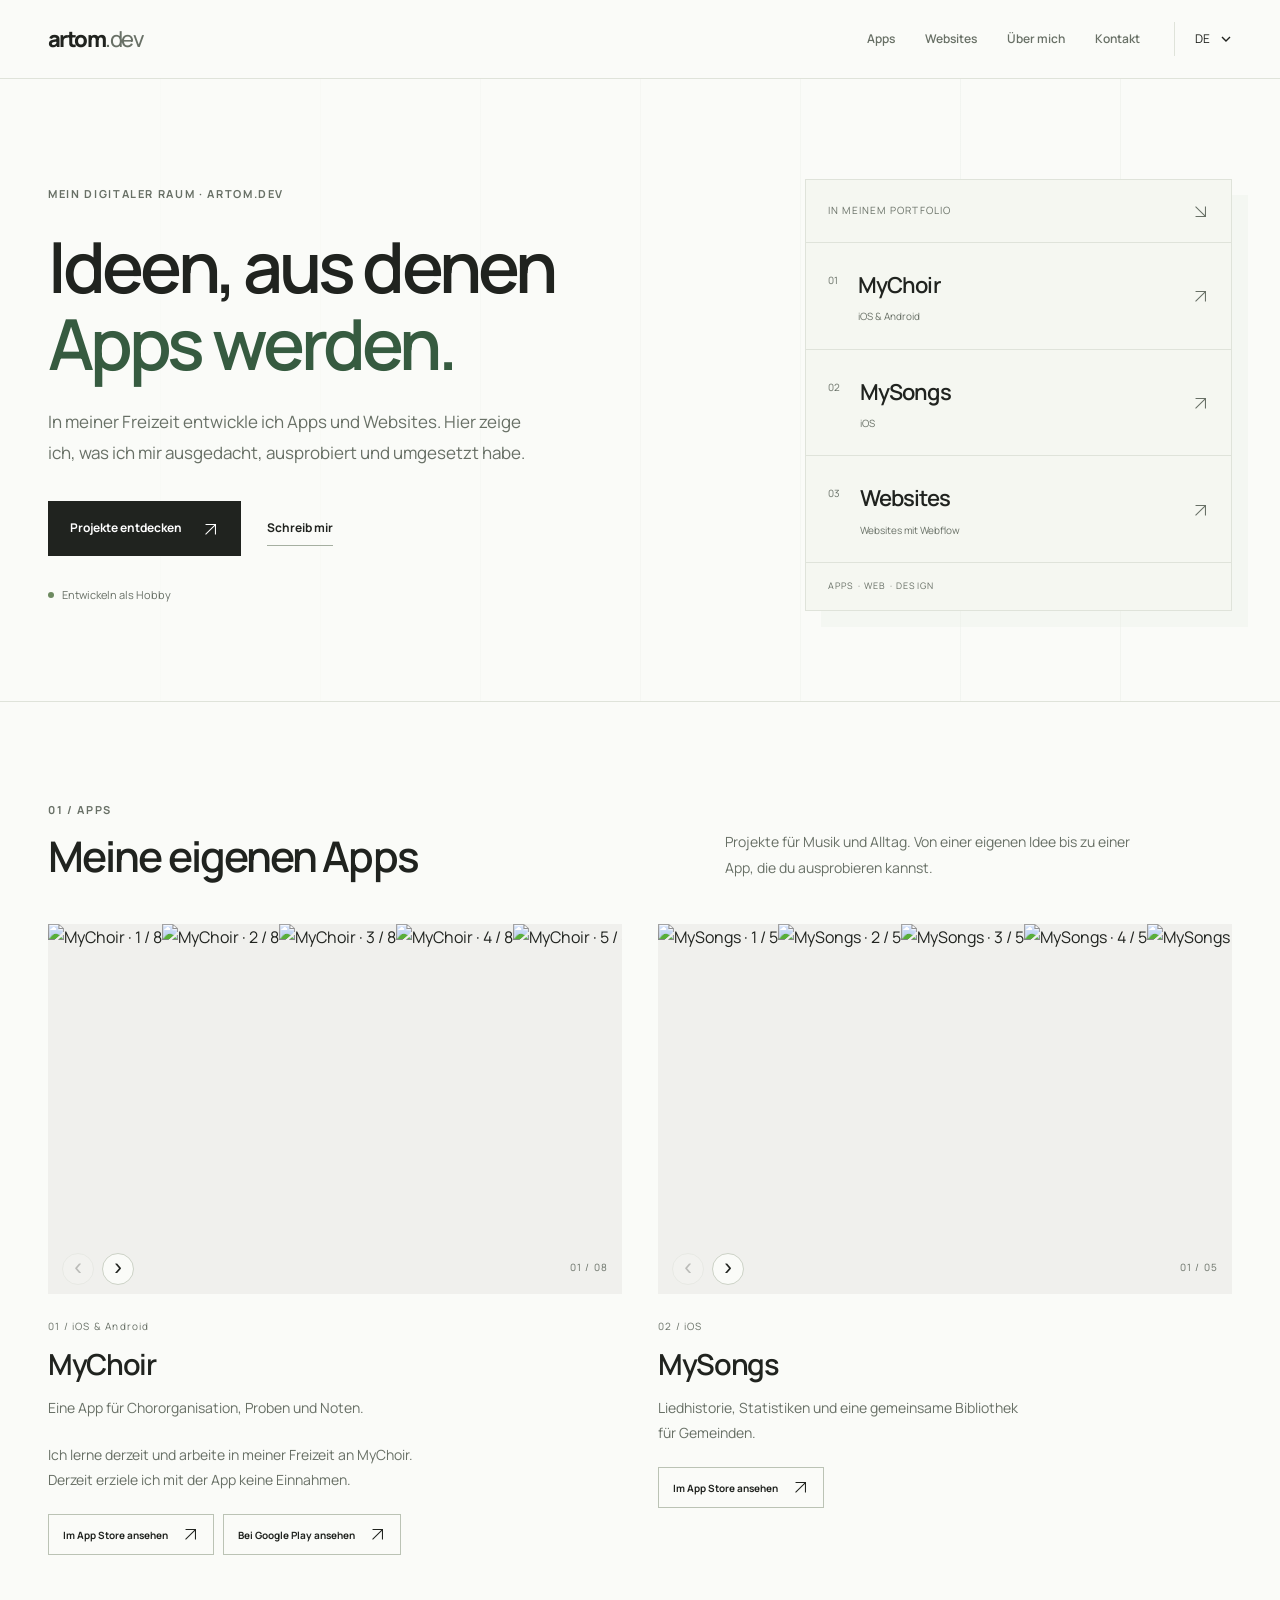
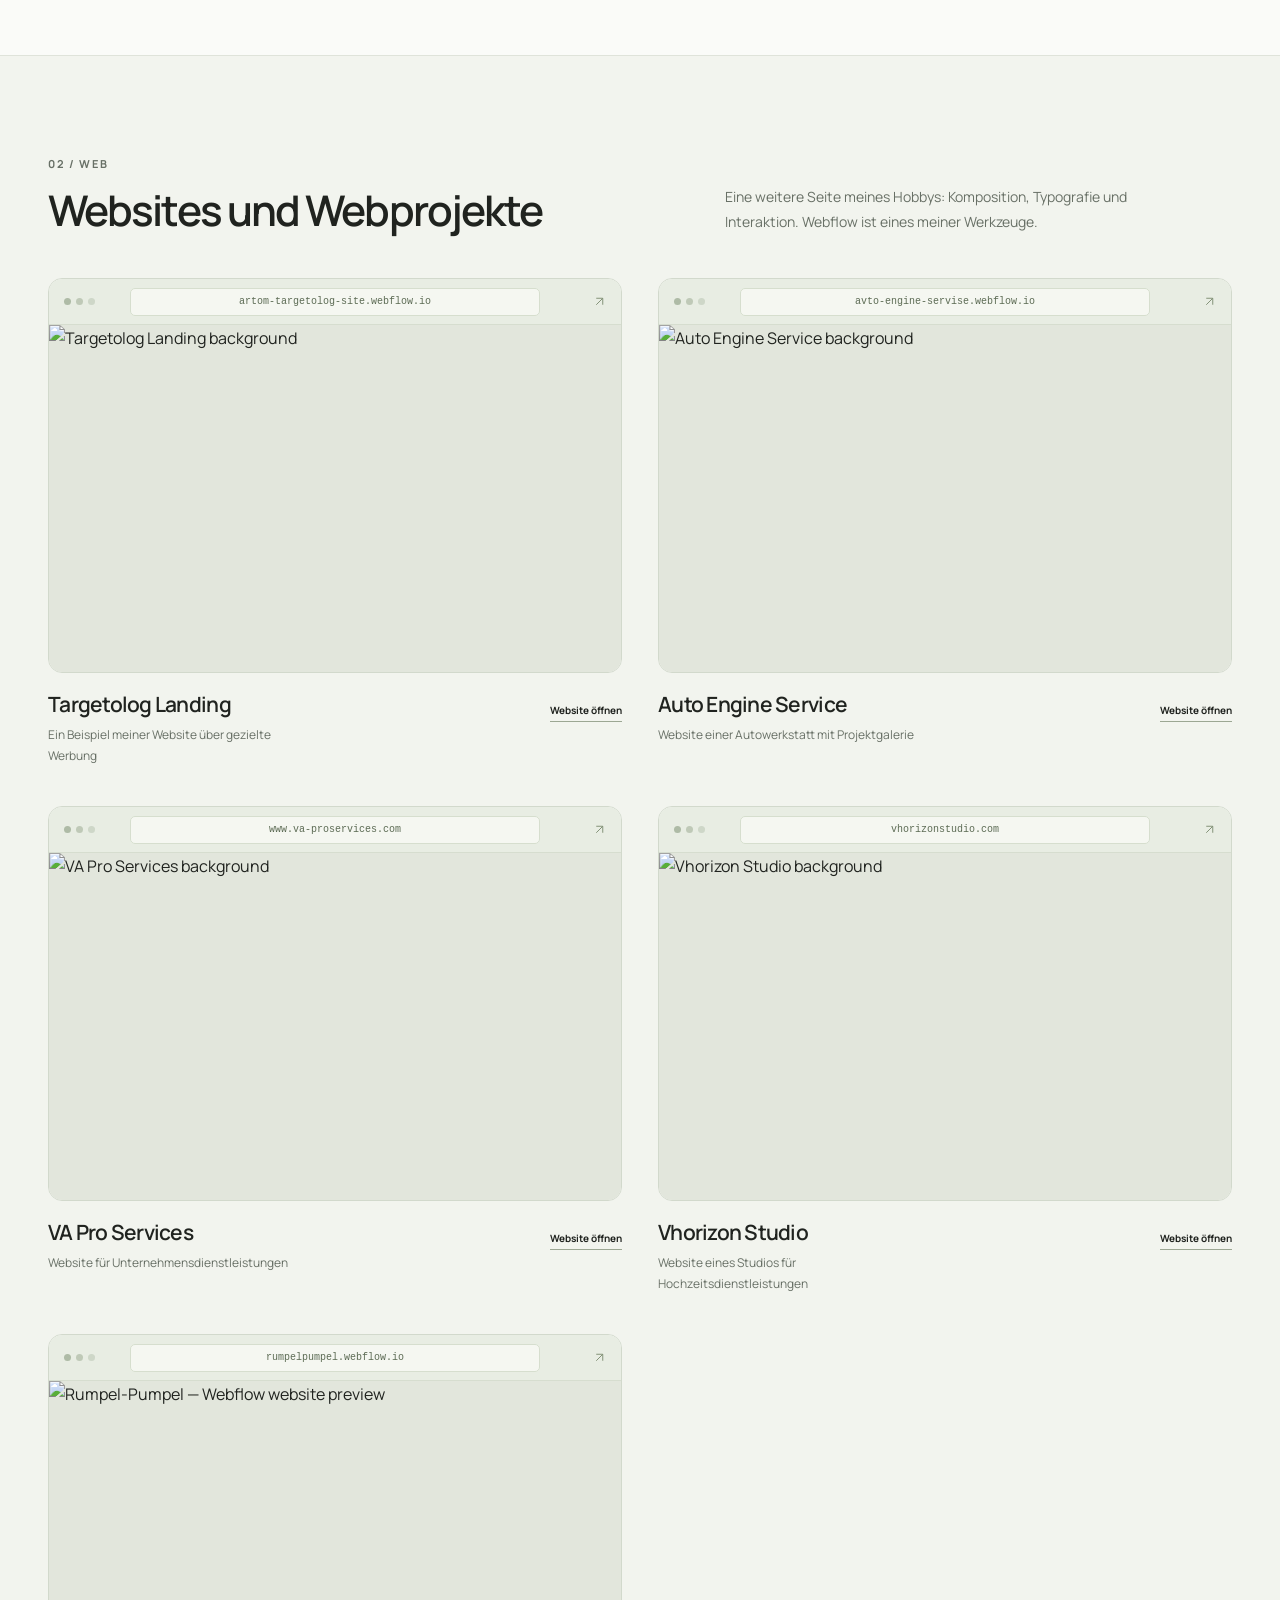
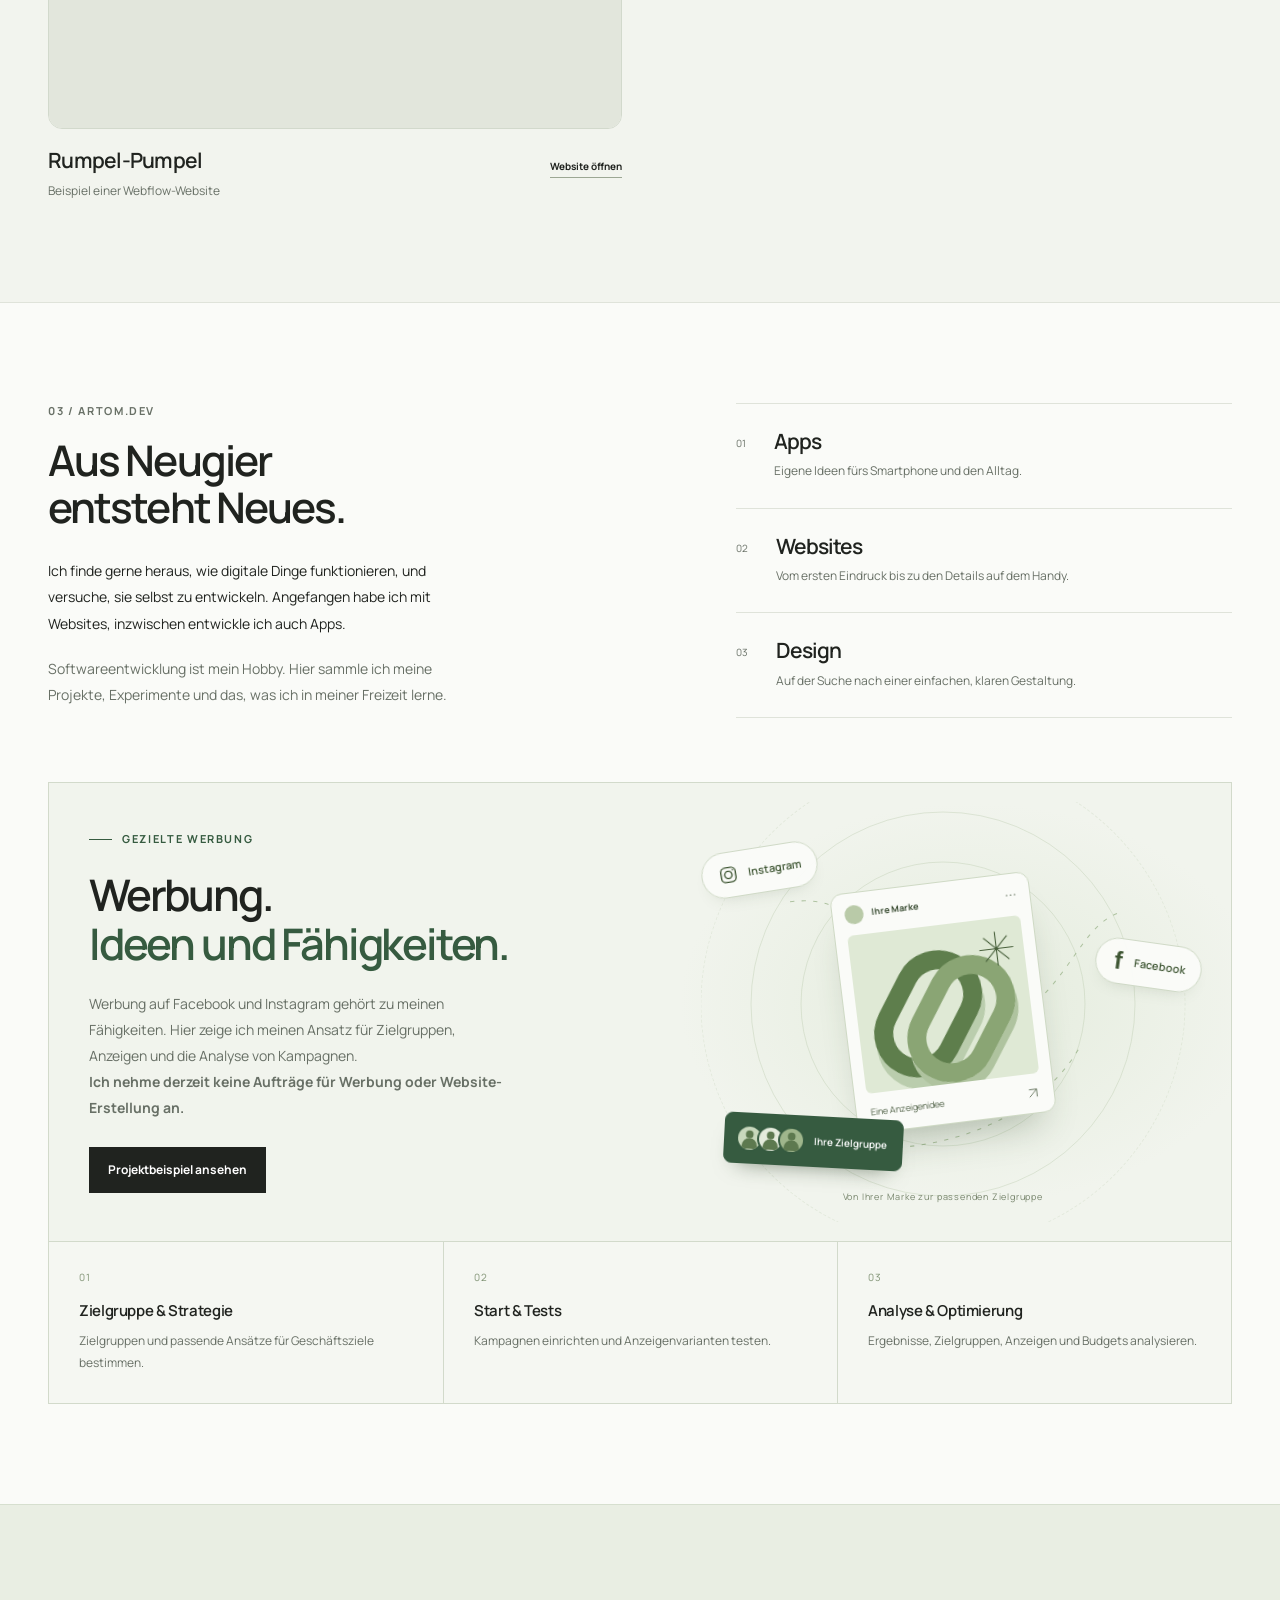
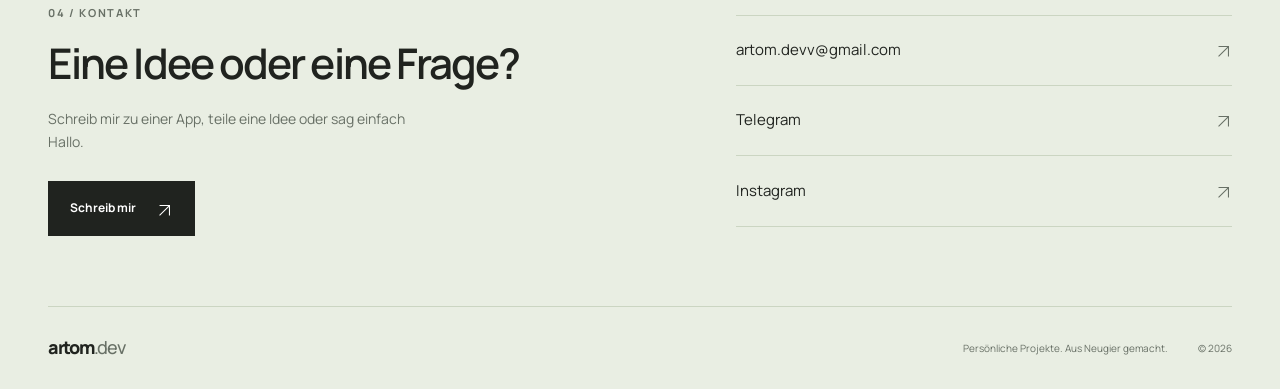
==== commit b62ad652: "Present advertising skills without accepting commissions" ====
--- a/de.html
+++ b/de.html
@@ -41,7 +41,7 @@
 <section id="hero" class="hero"><div class="container hero-grid"><div class="hero-copy"><div class="eyebrow">Mein digitaler Raum · artom.dev</div><h1>Ideen, aus denen<br><span>Apps werden.</span></h1><p class="hero-body">In meiner Freizeit entwickle ich Apps und Websites. Hier zeige ich, was ich mir ausgedacht, ausprobiert und umgesetzt habe.</p><div class="hero-ctas"><a class="btn-primary" href="#apps">Projekte entdecken <span aria-hidden="true"><svg class="icon-arrow" viewBox="0 0 24 24" fill="none" stroke="currentColor" stroke-width="1.5" aria-hidden="true"><path d="M5 19 19 5M5 5h14v14"/></svg></span></a><a class="text-link" href="#contacts">Schreib mir</a></div><div class="hobby-note"><span class="status-dot" aria-hidden="true"></span>Entwickeln als Hobby</div></div>
 <aside class="project-index"><div class="index-heading"><span>In meinem Portfolio</span><span aria-hidden="true"><svg class="icon-arrow icon-arrow-down" viewBox="0 0 24 24" fill="none" stroke="currentColor" stroke-width="1.5" aria-hidden="true"><path d="M5 19 19 5M5 5h14v14"/></svg></span></div><a href="#mychoir"><span class="index-no">01</span><span><strong>MyChoir</strong><small>iOS &amp; Android</small></span><span class="index-arrow" aria-hidden="true"><svg class="icon-arrow" viewBox="0 0 24 24" fill="none" stroke="currentColor" stroke-width="1.5" aria-hidden="true"><path d="M5 19 19 5M5 5h14v14"/></svg></span></a><a href="#mysongs"><span class="index-no">02</span><span><strong>MySongs</strong><small>iOS</small></span><span class="index-arrow" aria-hidden="true"><svg class="icon-arrow" viewBox="0 0 24 24" fill="none" stroke="currentColor" stroke-width="1.5" aria-hidden="true"><path d="M5 19 19 5M5 5h14v14"/></svg></span></a><a href="#cases"><span class="index-no">03</span><span><strong>Websites</strong><small>Websites mit Webflow</small></span><span class="index-arrow" aria-hidden="true"><svg class="icon-arrow" viewBox="0 0 24 24" fill="none" stroke="currentColor" stroke-width="1.5" aria-hidden="true"><path d="M5 19 19 5M5 5h14v14"/></svg></span></a><div class="index-footer">Apps · Web · Design</div></aside>
 </div></section>
-<section id="apps" class="section apps-section"><div class="container"><div class="section-heading"><div><div class="eyebrow">01 / APPS</div><h2>Meine eigenen Apps</h2></div><p>Projekte für Musik und Alltag. Von einer eigenen Idee bis zu einer App, die du ausprobieren kannst.</p></div><div class="products-list"><article class="product-feature" id="mychoir"><div class="product-feature-copy"><div class="product-number">01 / iOS &amp; Android</div><div class="product-heading"><img class="product-icon" data-app-icon="6759878768" alt="" width="64" height="64" loading="lazy"><h3>MyChoir</h3></div><p>Eine App für Chororganisation, Proben und Noten.</p><div class="product-store-links"><a class="btn-black product-store-link" href="https://apps.apple.com/us/app/mychoir/id6759878768" target="_blank" rel="noopener noreferrer">Im App Store ansehen <span aria-hidden="true"><svg class="icon-arrow" viewBox="0 0 24 24" fill="none" stroke="currentColor" stroke-width="1.5" aria-hidden="true"><path d="M5 19 19 5M5 5h14v14"/></svg></span></a><a class="btn-black product-store-link" href="https://play.google.com/store/apps/details?id=com.mychoir.app" target="_blank" rel="noopener noreferrer">Bei Google Play ansehen <span aria-hidden="true"><svg class="icon-arrow" viewBox="0 0 24 24" fill="none" stroke="currentColor" stroke-width="1.5" aria-hidden="true"><path d="M5 19 19 5M5 5h14v14"/></svg></span></a></div></div><div class="product-visual product-carousel" data-carousel="mychoir" aria-label="Screenshots MyChoir">
+<section id="apps" class="section apps-section"><div class="container"><div class="section-heading"><div><div class="eyebrow">01 / APPS</div><h2>Meine eigenen Apps</h2></div><p>Projekte für Musik und Alltag. Von einer eigenen Idee bis zu einer App, die du ausprobieren kannst.</p></div><div class="products-list"><article class="product-feature" id="mychoir"><div class="product-feature-copy"><div class="product-number">01 / iOS &amp; Android</div><div class="product-heading"><img class="product-icon" data-app-icon="6759878768" alt="" width="64" height="64" loading="lazy"><h3>MyChoir</h3></div><p>Eine App für Chororganisation, Proben und Noten.</p><p>Ich lerne derzeit und arbeite in meiner Freizeit an MyChoir. Derzeit erziele ich mit der App keine Einnahmen.</p><div class="product-store-links"><a class="btn-black product-store-link" href="https://apps.apple.com/us/app/mychoir/id6759878768" target="_blank" rel="noopener noreferrer">Im App Store ansehen <span aria-hidden="true"><svg class="icon-arrow" viewBox="0 0 24 24" fill="none" stroke="currentColor" stroke-width="1.5" aria-hidden="true"><path d="M5 19 19 5M5 5h14v14"/></svg></span></a><a class="btn-black product-store-link" href="https://play.google.com/store/apps/details?id=com.mychoir.app" target="_blank" rel="noopener noreferrer">Bei Google Play ansehen <span aria-hidden="true"><svg class="icon-arrow" viewBox="0 0 24 24" fill="none" stroke="currentColor" stroke-width="1.5" aria-hidden="true"><path d="M5 19 19 5M5 5h14v14"/></svg></span></a></div></div><div class="product-visual product-carousel" data-carousel="mychoir" aria-label="Screenshots MyChoir">
       <div class="product-carousel-track" aria-label="Screenshots MyChoir" tabindex="0" role="region" aria-roledescription="carousel"><img class="product-carousel-image" src="img/apps/mychoir-01.webp" alt="MyChoir · 1 / 8" loading="eager" decoding="async"><img class="product-carousel-image" src="img/apps/mychoir-02.webp" alt="MyChoir · 2 / 8" loading="eager" decoding="async"><img class="product-carousel-image" src="img/apps/mychoir-03.webp" alt="MyChoir · 3 / 8" loading="lazy" decoding="async"><img class="product-carousel-image" src="img/apps/mychoir-04.webp" alt="MyChoir · 4 / 8" loading="lazy" decoding="async"><img class="product-carousel-image" src="img/apps/mychoir-05.webp" alt="MyChoir · 5 / 8" loading="lazy" decoding="async"><img class="product-carousel-image" src="img/apps/mychoir-06.webp" alt="MyChoir · 6 / 8" loading="lazy" decoding="async"><img class="product-carousel-image" src="img/apps/mychoir-07.webp" alt="MyChoir · 7 / 8" loading="lazy" decoding="async"><img class="product-carousel-image" src="img/apps/mychoir-08.webp" alt="MyChoir · 8 / 8" loading="lazy" decoding="async"></div>
       <button class="product-carousel-arrow product-carousel-prev" type="button" aria-label="Vorheriger Screenshot" disabled>‹</button>
       <button class="product-carousel-arrow product-carousel-next" type="button" aria-label="Nächster Screenshot">›</button>
@@ -63,7 +63,7 @@
               <div class="content">
                 <div>
                   <h3 class="font-title type-h3">Targetolog Landing</h3>
-                  <p class="type-body">Meine Website für gezielte Werbung</p>
+                  <p class="type-body">Ein Beispiel meiner Website über gezielte Werbung</p>
                 </div>
                 <div class="actions">
                   <a class="btn-black" href="https://artom-targetolog-site.webflow.io/" target="_blank" rel="noopener noreferrer">Website öffnen</a>
@@ -116,11 +116,11 @@
             <!-- Rumpel-Pumpel: Webflow project available for purchase -->
             <article class="case case--for-sale">
               <div class="browser-frame"><div class="browser-bar"><span class="browser-dots" aria-hidden="true"><i></i><i></i><i></i></span><a class="browser-address" href="https://rumpelpumpel.webflow.io/" target="_blank" rel="noopener noreferrer" title="rumpelpumpel.webflow.io">rumpelpumpel.webflow.io</a><span class="browser-bar-end" aria-hidden="true"><svg viewBox="0 0 16 16" fill="none" stroke="currentColor" stroke-width="1.2"><path d="M4 12 12 4M4 4h8v8"/></svg></span></div><div class="bg"><img src="img/rumpel-pumpel.webp" alt="Rumpel-Pumpel — Webflow website preview" loading="lazy" decoding="async"/></div></div>
-              <span class="case-sale-badge">Zu verkaufen</span>
+
               <div class="content">
                 <div>
                   <h3 class="font-title type-h3">Rumpel-Pumpel</h3>
-                  <p class="type-body">Fertige Webflow-Website zum Verkauf</p>
+                  <p class="type-body">Beispiel einer Webflow-Website</p>
                 </div>
                 <div class="actions">
                   <a class="btn-black" href="https://rumpelpumpel.webflow.io/" target="_blank" rel="noopener noreferrer">Website öffnen</a>
@@ -132,11 +132,11 @@
         </div>
       </section>
 <section id="about" class="section about-section"><div class="container about-grid"><div><div class="eyebrow">03 / ARTOM.DEV</div><h2>Aus Neugier entsteht Neues.</h2><p class="about-intro">Ich finde gerne heraus, wie digitale Dinge funktionieren, und versuche, sie selbst zu entwickeln. Angefangen habe ich mit Websites, inzwischen entwickle ich auch Apps.</p><p>Softwareentwicklung ist mein Hobby. Hier sammle ich meine Projekte, Experimente und das, was ich in meiner Freizeit lerne.</p></div><div class="interests"><div class="interest"><span class="interest-number">01</span><div><h3>Apps</h3><p>Eigene Ideen fürs Smartphone und den Alltag.</p></div></div><div class="interest"><span class="interest-number">02</span><div><h3>Websites</h3><p>Vom ersten Eindruck bis zu den Details auf dem Handy.</p></div></div><div class="interest"><span class="interest-number">03</span><div><h3>Design</h3><p>Auf der Suche nach einer einfachen, klaren Gestaltung.</p></div></div></div></div><div class="container"><section id="advertising" class="ads-showcase" aria-labelledby="advertising-title">
-<div class="ads-top"><div class="ads-copy"><div class="eyebrow"><span class="ads-label-line" aria-hidden="true"></span>Gezielte Werbung</div><h3 id="advertising-title">Ihr Unternehmen.<br><em>Seine Zielgruppe.</em></h3><p>Ich richte Werbung auf Facebook und Instagram ein. Gemeinsam klären wir, wen die Anzeigen erreichen sollen. Ich starte die Kampagnen und prüfe, was sich verbessern lässt.</p><div class="ads-actions"><a class="btn-primary" href="https://t.me/artom_dev" target="_blank" rel="noopener noreferrer">Über Werbung sprechen <svg class="icon-arrow" viewBox="0 0 24 24" fill="none" stroke="currentColor" stroke-width="1.5" aria-hidden="true"><path d="M5 19 19 5M5 5h14v14"/></svg></a><a class="text-link" href="https://artom-targetolog-site.webflow.io/" target="_blank" rel="noopener noreferrer">Meine Website für Werbung</a></div></div>
+<div class="ads-top"><div class="ads-copy"><div class="eyebrow"><span class="ads-label-line" aria-hidden="true"></span>Gezielte Werbung</div><h3 id="advertising-title">Werbung.<br><em>Ideen und Fähigkeiten.</em></h3><p>Werbung auf Facebook und Instagram gehört zu meinen Fähigkeiten. Hier zeige ich meinen Ansatz für Zielgruppen, Anzeigen und die Analyse von Kampagnen.</p><p><strong>Ich nehme derzeit keine Aufträge für Werbung oder Website-Erstellung an.</strong></p><div class="ads-actions"><a class="btn-primary" href="https://artom-targetolog-site.webflow.io/" target="_blank" rel="noopener noreferrer">Projektbeispiel ansehen</a></div></div>
 <div class="ads-art" aria-hidden="true"><div class="ads-orbit ads-orbit-one"></div><div class="ads-orbit ads-orbit-two"></div><div class="ads-orbit ads-orbit-three"></div><svg class="ads-paths" viewBox="0 0 500 400" fill="none"><path d="M105 95C230 80 130 260 250 235S370 120 420 105"/><path d="M90 310C195 355 330 320 380 235"/></svg><div class="ads-platform ads-instagram"><svg viewBox="0 0 24 24" fill="none" stroke="currentColor" stroke-width="1.5"><rect x="4" y="4" width="16" height="16" rx="5"/><circle cx="12" cy="12" r="4"/><circle cx="17" cy="7" r=".8" fill="currentColor" stroke="none"/></svg><span>Instagram</span></div><div class="ads-platform ads-facebook"><span class="ads-f">f</span><span>Facebook</span></div>
 <div class="ads-brand-card"><div class="ads-card-top"><span class="ads-card-avatar"></span><span>Ihre Marke</span><span class="ads-card-dots">···</span></div><div class="ads-card-art"><span class="ads-sculpture ads-sculpture-back"></span><span class="ads-sculpture ads-sculpture-front"></span><svg class="ads-art-star" viewBox="0 0 50 50" fill="none" stroke="currentColor" stroke-width="1.5"><path d="M25 2v46M2 25h46M9 9l32 32M9 41 41 9"/></svg></div><div class="ads-card-bottom"><span>Eine Anzeigenidee</span><svg class="icon-arrow" viewBox="0 0 24 24" fill="none" stroke="currentColor" stroke-width="1.5" aria-hidden="true"><path d="M5 19 19 5M5 5h14v14"/></svg></div></div>
 <div class="ads-audience"><div class="ads-people"><span><svg viewBox="0 0 24 24"><circle cx="12" cy="8" r="4"/><path d="M4 23v-3a8 8 0 0 1 16 0v3"/></svg></span><span><svg viewBox="0 0 24 24"><circle cx="12" cy="8" r="4"/><path d="M4 23v-3a8 8 0 0 1 16 0v3"/></svg></span><span><svg viewBox="0 0 24 24"><circle cx="12" cy="8" r="4"/><path d="M4 23v-3a8 8 0 0 1 16 0v3"/></svg></span></div><span>Ihre Zielgruppe</span></div><span class="ads-art-caption">Von Ihrer Marke zur passenden Zielgruppe</span></div></div>
-<div class="ads-process"><div class="ads-step"><span class="ads-step-no">01</span><h4>Zielgruppe & Strategie</h4><p>Ich analysiere Ihre Zielgruppe und wähle einen Ansatz für Ihre Geschäftsziele.</p></div><div class="ads-step"><span class="ads-step-no">02</span><h4>Start & Tests</h4><p>Ich richte Kampagnen ein und teste verschiedene Anzeigenvarianten.</p></div><div class="ads-step"><span class="ads-step-no">03</span><h4>Analyse & Optimierung</h4><p>Ich prüfe die Ergebnisse und passe Zielgruppen, Anzeigen und Budgets an.</p></div></div></section></div></section>
+<div class="ads-process"><div class="ads-step"><span class="ads-step-no">01</span><h4>Zielgruppe & Strategie</h4><p>Zielgruppen und passende Ansätze für Geschäftsziele bestimmen.</p></div><div class="ads-step"><span class="ads-step-no">02</span><h4>Start & Tests</h4><p>Kampagnen einrichten und Anzeigenvarianten testen.</p></div><div class="ads-step"><span class="ads-step-no">03</span><h4>Analyse & Optimierung</h4><p>Ergebnisse, Zielgruppen, Anzeigen und Budgets analysieren.</p></div></div></section></div></section>
 <section id="contacts" class="section"><div class="container"><div class="contact-grid"><div><div class="eyebrow">04 / KONTAKT</div><h2>Eine Idee oder eine Frage?</h2><p>Schreib mir zu einer App, teile eine Idee oder sag einfach Hallo.</p><a class="btn-primary" href="https://t.me/artom_dev" target="_blank" rel="noopener noreferrer">Schreib mir <span aria-hidden="true"><svg class="icon-arrow" viewBox="0 0 24 24" fill="none" stroke="currentColor" stroke-width="1.5" aria-hidden="true"><path d="M5 19 19 5M5 5h14v14"/></svg></span></a></div><div class="contacts-links"><a href="mailto:artom.devv@gmail.com" class="contact-a">artom.devv@gmail.com <span aria-hidden="true"><svg class="icon-arrow" viewBox="0 0 24 24" fill="none" stroke="currentColor" stroke-width="1.5" aria-hidden="true"><path d="M5 19 19 5M5 5h14v14"/></svg></span></a><a href="https://t.me/artom_dev" target="_blank" rel="noopener noreferrer" class="contact-a">Telegram <span aria-hidden="true"><svg class="icon-arrow" viewBox="0 0 24 24" fill="none" stroke="currentColor" stroke-width="1.5" aria-hidden="true"><path d="M5 19 19 5M5 5h14v14"/></svg></span></a><a href="https://instagram.com/artom.dev" target="_blank" rel="noopener noreferrer" class="contact-a">Instagram <span aria-hidden="true"><svg class="icon-arrow" viewBox="0 0 24 24" fill="none" stroke="currentColor" stroke-width="1.5" aria-hidden="true"><path d="M5 19 19 5M5 5h14v14"/></svg></span></a></div></div><footer class="site-footer"><a class="brand" href="#hero">artom<span>.dev</span></a><span>Persönliche Projekte. Aus Neugier gemacht.</span><span>© 2026</span></footer></div></section>
 </main>
 
@@ -195,7 +195,7 @@
   });
 })();
 </script>
-      
+
 <script>
 (function(){
 const btn=document.getElementById('lang-btn'),wrapper=btn.parentElement;
